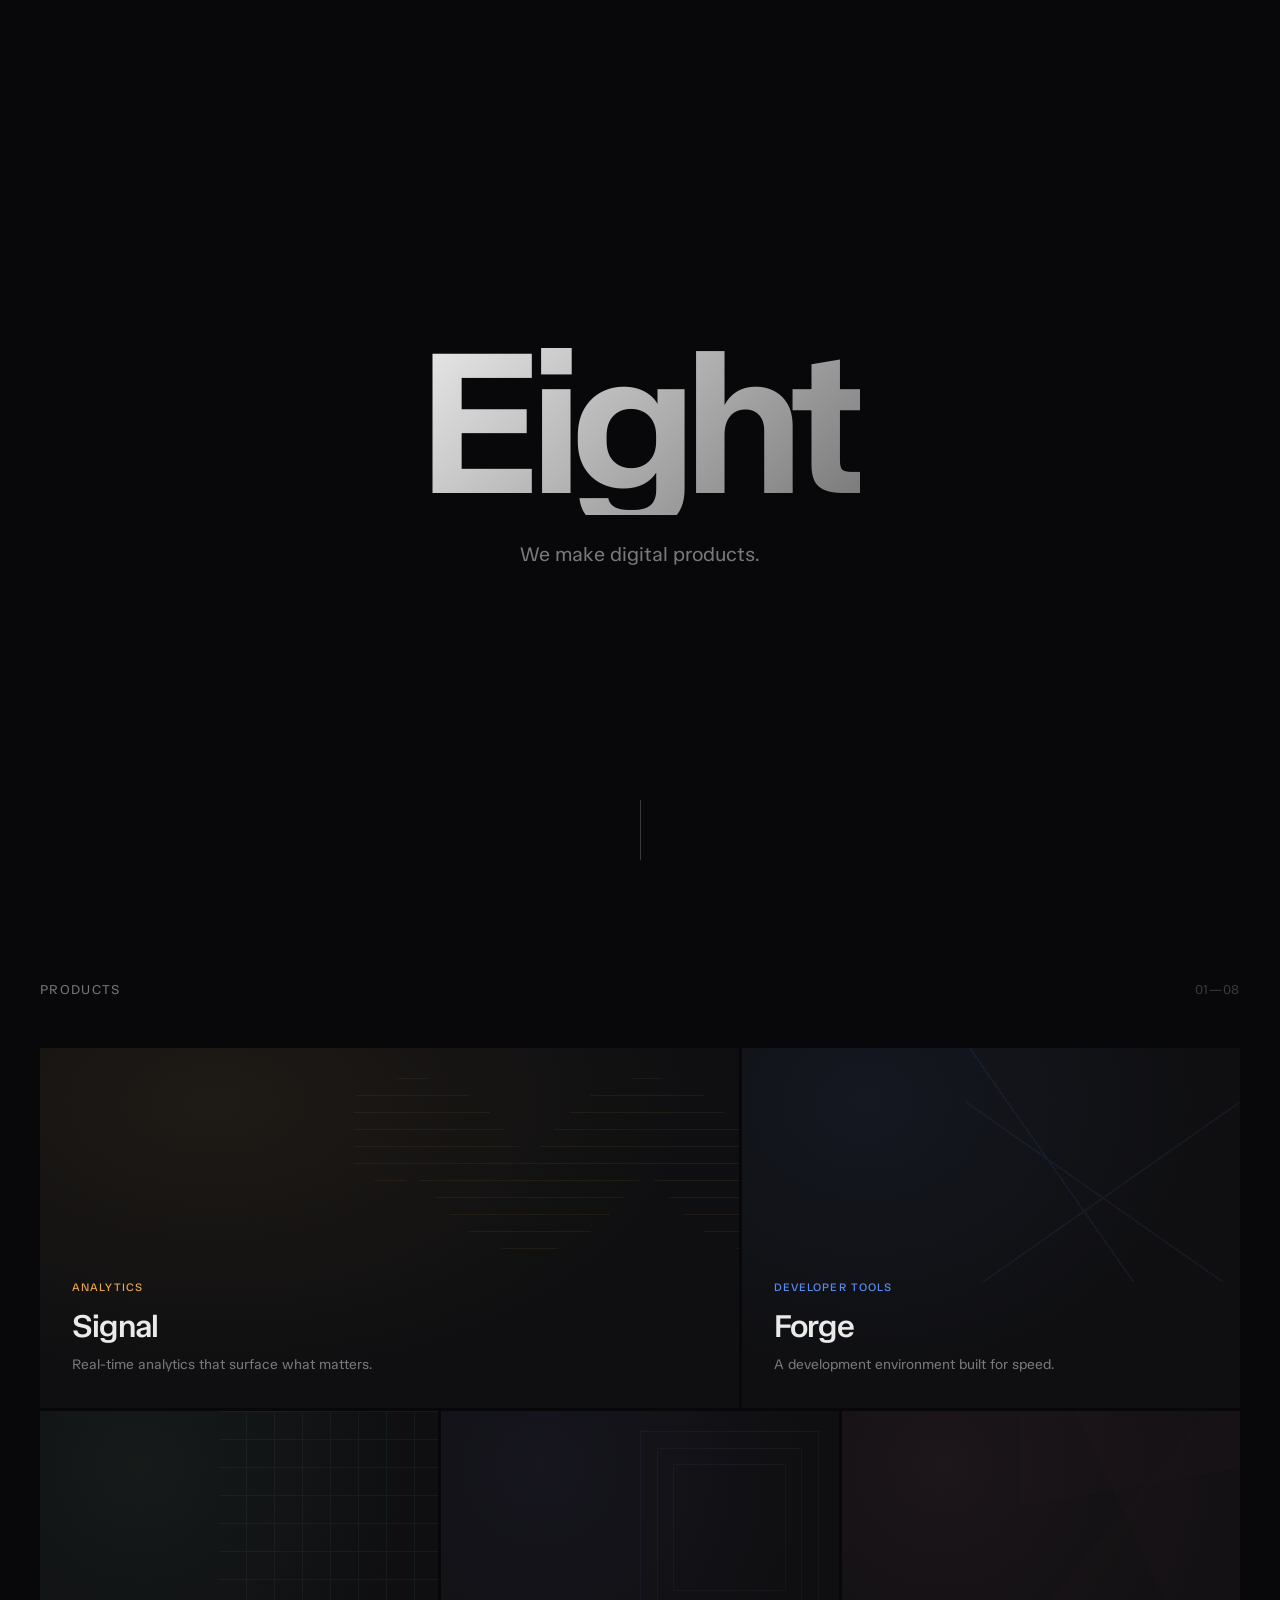
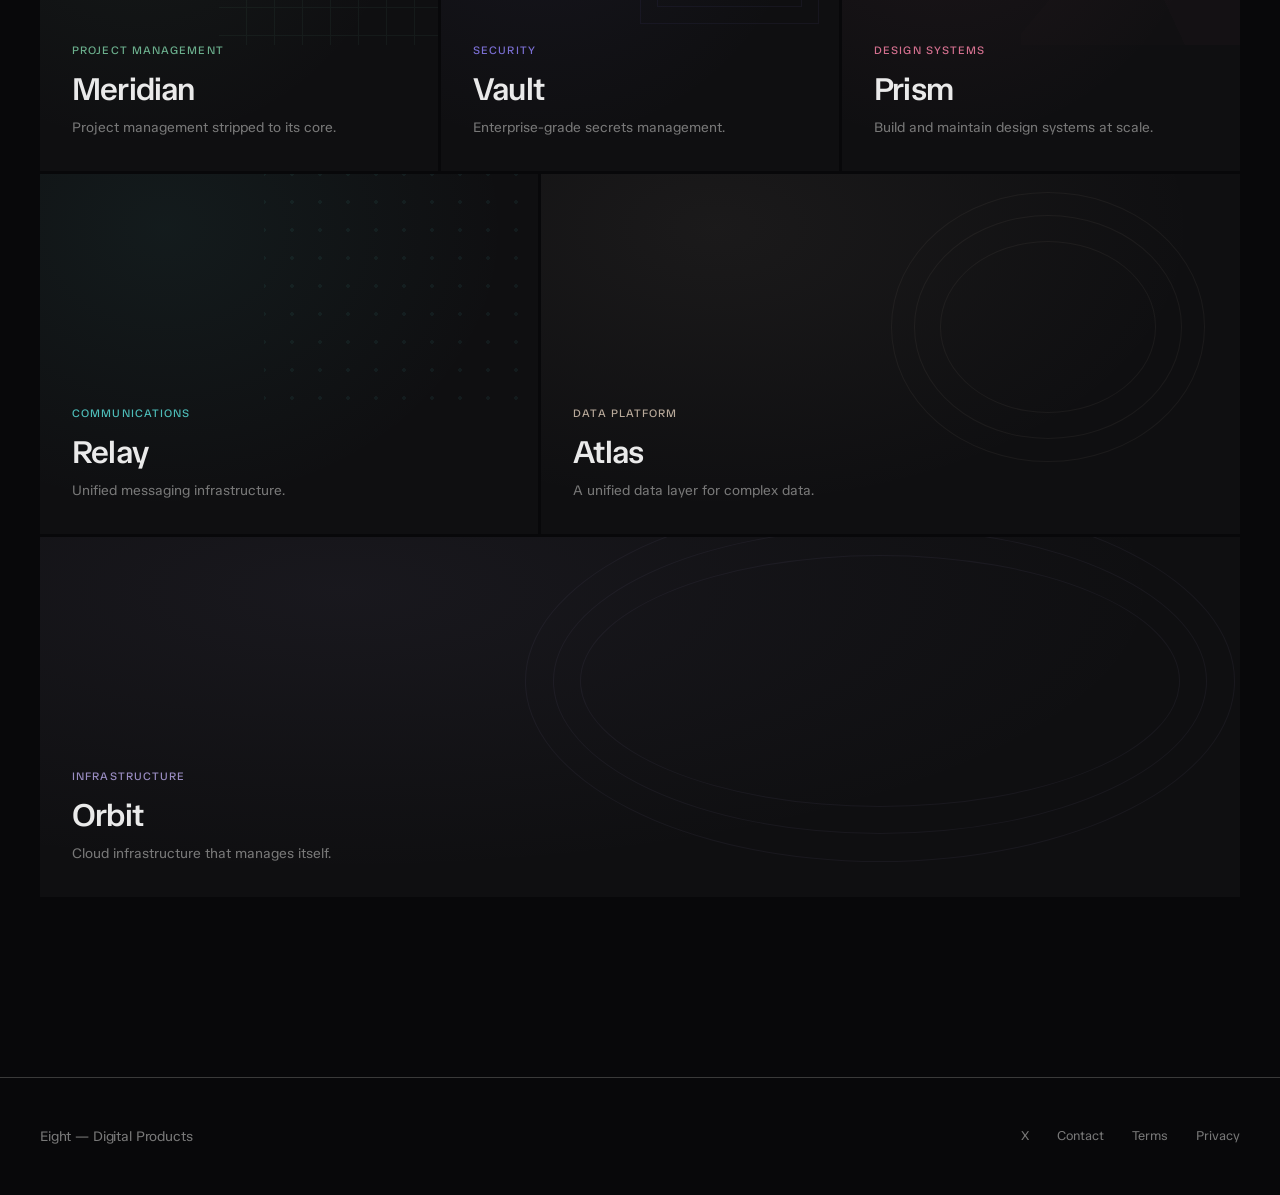
==== index.html @ 8eb89d3d "feat: footer and reduced motion support Co-Authored-By: Claude Opus 4.5 <noreply@anthropic.com>" ====
<!DOCTYPE html>
<html lang="en">
<head>
    <meta charset="UTF-8">
    <meta name="viewport" content="width=device-width, initial-scale=1.0">
    <title>Eight — Digital Products</title>
    <meta name="description" content="Eight builds digital products — SaaS tools and Shopify themes crafted with precision.">

    <!-- Google Fonts: TASA Orbiter (variable, 400-800) -->
    <link rel="preconnect" href="https://fonts.googleapis.com">
    <link rel="preconnect" href="https://fonts.gstatic.com" crossorigin>
    <link href="https://fonts.googleapis.com/css2?family=TASA+Orbiter:wght@400..800&display=swap" rel="stylesheet">

    <style>
        /* ── CSS Reset ── */
        *, *::before, *::after {
            margin: 0;
            padding: 0;
            box-sizing: border-box;
        }

        /* ── Custom Properties ── */
        :root {
            /* Base palette */
            --bg: #08080A;
            --fg: #EAEAEA;
            --fg-muted: #787878;
            --fg-subtle: #3a3a3a;

            /* Product accent colours */
            --accent-signal: #E8A849;
            --accent-forge: #5B8DEF;
            --accent-meridian: #6BAF8D;
            --accent-vault: #7B6FD4;
            --accent-prism: #D4708F;
            --accent-relay: #4DBDB9;
            --accent-atlas: #B8A99A;
            --accent-orbit: #9B8EC4;

            /* Font stacks */
            --font-display: 'TASA Orbiter', sans-serif;
            --font-body: 'TASA Orbiter', sans-serif;

            /* Easing curves */
            --ease-out: cubic-bezier(0.16, 1, 0.3, 1);
            --ease-in-out: cubic-bezier(0.65, 0, 0.35, 1);
        }

        /* ── HTML ── */
        html {
            scroll-behavior: smooth;
        }

        /* ── Body ── */
        body {
            font-family: var(--font-body);
            background-color: var(--bg);
            color: var(--fg);
            -webkit-font-smoothing: antialiased;
            -moz-osx-font-smoothing: grayscale;
            overflow-x: hidden;
            line-height: 1.5;
        }

        /* ── Scrollbar ── */
        ::-webkit-scrollbar { width: 6px; }
        ::-webkit-scrollbar-track { background: var(--bg); }
        ::-webkit-scrollbar-thumb { background: var(--fg-subtle); border-radius: 3px; }
        ::-webkit-scrollbar-thumb:hover { background: var(--fg-muted); }

        /* ── Selection ── */
        ::selection {
            background: var(--fg);
            color: var(--bg);
        }

        /* ── Link Reset ── */
        a {
            color: inherit;
            text-decoration: none;
        }

        /* ── Container ── */
        .container {
            max-width: 1320px;
            margin: 0 auto;
            padding: 0 40px;
        }

        @media (max-width: 768px) {
            .container { padding: 0 20px; }
        }

        /* ── Keyframes ── */
        @keyframes heroReveal {
            from { opacity: 0; transform: translateY(30px) scale(0.97); }
            to { opacity: 1; transform: translateY(0) scale(1); }
        }

        @keyframes fadeUp {
            from { opacity: 0; transform: translateY(15px); }
            to { opacity: 1; transform: translateY(0); }
        }

        @keyframes gradientShift {
            0%, 100% { background-position: 0% 50%; }
            50% { background-position: 100% 50%; }
        }

        @keyframes scrollLine {
            from { height: 0; }
            to { height: 60px; }
        }

        @keyframes fadeIn {
            from { opacity: 0; }
            to { opacity: 1; }
        }

        /* ── Nav ── */
        #nav {
            position: fixed;
            top: 0;
            left: 0;
            right: 0;
            z-index: 100;
            padding: 24px 0;
            opacity: 0;
            transform: translateY(-10px);
            pointer-events: none;
            transition:
                opacity 0.6s var(--ease-out),
                transform 0.6s var(--ease-out),
                background 0.6s var(--ease-out),
                padding 0.6s var(--ease-out);
        }

        #nav.visible {
            opacity: 1;
            transform: translateY(0);
            pointer-events: auto;
        }

        #nav.scrolled {
            background: rgba(8, 8, 10, 0.92);
            backdrop-filter: blur(20px);
            -webkit-backdrop-filter: blur(20px);
            padding: 16px 0;
        }

        #nav .container {
            display: flex;
            align-items: center;
            justify-content: space-between;
        }

        .nav-wordmark {
            font-family: var(--font-display);
            font-size: 18px;
            font-weight: 500;
            letter-spacing: -0.02em;
        }

        .nav-links {
            list-style: none;
            display: flex;
            gap: 24px;
        }

        .nav-links a {
            font-size: 14px;
            color: var(--fg-muted);
            transition: color 0.3s var(--ease-out);
        }

        .nav-links a:hover {
            color: var(--fg);
        }

        /* ── Hero ── */
        .hero {
            min-height: 100vh;
            display: flex;
            flex-direction: column;
            justify-content: center;
            align-items: center;
            text-align: center;
            overflow: hidden;
            position: relative;
        }

        .hero-title {
            font-family: var(--font-display);
            font-weight: 700;
            font-size: clamp(80px, 16vw, 220px);
            letter-spacing: -0.05em;
            line-height: 0.9;
            background: linear-gradient(135deg, var(--fg) 0%, var(--fg-muted) 50%, var(--fg) 100%);
            background-size: 200% 200%;
            -webkit-background-clip: text;
            background-clip: text;
            -webkit-text-fill-color: transparent;
            animation:
                heroReveal 1.2s var(--ease-out) 0.2s forwards,
                gradientShift 8s var(--ease-in-out) 1.5s infinite;
            opacity: 0;
        }

        .hero-tagline {
            font-family: var(--font-body);
            font-size: clamp(16px, 2vw, 20px);
            color: var(--fg-muted);
            margin-top: 24px;
            opacity: 0;
            animation: fadeUp 0.8s var(--ease-out) 1s forwards;
        }

        .hero-scroll-line {
            position: absolute;
            bottom: 40px;
            left: 50%;
            transform: translateX(-50%);
            width: 1px;
            background: var(--fg-subtle);
            height: 0;
            animation: scrollLine 1.2s var(--ease-out) 1.5s forwards;
        }

        /* ── Products Section ── */
        .products {
            padding: 80px 0;
        }

        .products-header {
            display: flex;
            justify-content: space-between;
            align-items: baseline;
            margin-bottom: 48px;
        }

        .products-label {
            font-size: 13px;
            text-transform: uppercase;
            letter-spacing: 0.1em;
            color: var(--fg-muted);
        }

        .products-count {
            font-size: 13px;
            color: var(--fg-subtle);
            letter-spacing: 0.05em;
        }

        /* ── Asymmetric Editorial Grid ── */
        .products-grid {
            display: grid;
            grid-template-columns: repeat(12, 1fr);
            gap: 3px;
        }

        /* Row 1: Large left (7 cols) + smaller right (5 cols) */
        .product-card:nth-child(1) { grid-column: span 7; }
        .product-card:nth-child(2) { grid-column: span 5; }

        /* Row 2: Three roughly equal columns (4+4+4) */
        .product-card:nth-child(3) { grid-column: span 4; }
        .product-card:nth-child(4) { grid-column: span 4; }
        .product-card:nth-child(5) { grid-column: span 4; }

        /* Row 3: Inverted — smaller left (5 cols) + large right (7 cols) */
        .product-card:nth-child(6) { grid-column: span 5; }
        .product-card:nth-child(7) { grid-column: span 7; }

        /* Row 4: Full-width finale */
        .product-card:nth-child(8) { grid-column: 1 / -1; }

        @media (max-width: 768px) {
            .products-grid {
                grid-template-columns: repeat(2, 1fr);
            }
            .product-card:nth-child(n) { grid-column: span 1; }
            .product-card:nth-child(8) { grid-column: span 2; }
        }

        @media (max-width: 520px) {
            .products-grid {
                grid-template-columns: 1fr;
            }
            .product-card:nth-child(n) { grid-column: span 1; }
        }

        /* ── Product Card ── */
        .product-card {
            position: relative;
            overflow: hidden;
            cursor: pointer;
            min-height: 360px;
            display: flex;
            flex-direction: column;
            justify-content: flex-end;
            padding: 32px;
            background: #0f0f11;
            transition: transform 0.5s var(--ease-out), box-shadow 0.5s var(--ease-out);
            outline: none;
        }

        /* Accent color wash — radial gradient from top-left corner */
        .product-card::before {
            content: '';
            position: absolute;
            inset: 0;
            background: radial-gradient(
                ellipse at 25% 15%,
                color-mix(in srgb, var(--card-accent) 10%, transparent) 0%,
                transparent 65%
            );
            opacity: 0.7;
            transition: opacity 0.5s var(--ease-out);
        }

        .product-card:hover {
            transform: translateY(-4px);
            box-shadow: 0 24px 48px -12px rgba(0,0,0,0.6);
        }

        .product-card:hover::before {
            opacity: 1;
        }

        .product-card:focus-visible {
            outline: 2px solid var(--card-accent);
            outline-offset: -2px;
        }

        .product-card-tag {
            font-size: 11px;
            font-weight: 500;
            text-transform: uppercase;
            letter-spacing: 0.1em;
            color: var(--card-accent);
            margin-bottom: 12px;
            position: relative;
            z-index: 1;
        }

        .product-card-name {
            font-family: var(--font-display);
            font-size: clamp(22px, 2.5vw, 38px);
            font-weight: 600;
            letter-spacing: -0.025em;
            line-height: 1.1;
            margin-bottom: 10px;
            position: relative;
            z-index: 1;
        }

        .product-card-desc {
            font-size: 14px;
            font-weight: 400;
            color: var(--fg-muted);
            line-height: 1.55;
            max-width: 380px;
            position: relative;
            z-index: 1;
        }

        /* Arrow in top-right */
        .product-card-arrow {
            position: absolute;
            top: 24px;
            right: 24px;
            width: 32px;
            height: 32px;
            display: flex;
            align-items: center;
            justify-content: center;
            opacity: 0;
            transform: translate(-6px, 6px);
            transition: opacity 0.3s var(--ease-out), transform 0.3s var(--ease-out);
            z-index: 1;
        }

        .product-card:hover .product-card-arrow {
            opacity: 0.5;
            transform: translate(0, 0);
        }

        .product-card-arrow svg {
            width: 16px;
            height: 16px;
            stroke: var(--fg);
            stroke-width: 1.5;
            fill: none;
        }

        /* ── Abstract Visual Motifs ── */
        .product-visual {
            position: absolute;
            top: 0;
            right: 0;
            width: 55%;
            height: 65%;
            opacity: 0.07;
            transition: opacity 0.6s var(--ease-out), transform 0.8s var(--ease-out);
            pointer-events: none;
        }

        .product-card:hover .product-visual {
            opacity: 0.12;
            transform: scale(1.04) rotate(1deg);
        }

        /* Signal — flowing horizontal waveform lines */
        .visual-signal {
            background: repeating-linear-gradient(
                0deg,
                transparent 0px,
                transparent 16px,
                var(--card-accent) 16px,
                var(--card-accent) 17px
            );
            mask-image: url("data:image/svg+xml,%3Csvg xmlns='http://www.w3.org/2000/svg' viewBox='0 0 200 120'%3E%3Cpath d='M0,60 Q30,20 60,60 T120,60 T180,60 T240,60' fill='none' stroke='white' stroke-width='50'/%3E%3C/svg%3E");
            -webkit-mask-image: url("data:image/svg+xml,%3Csvg xmlns='http://www.w3.org/2000/svg' viewBox='0 0 200 120'%3E%3Cpath d='M0,60 Q30,20 60,60 T120,60 T180,60 T240,60' fill='none' stroke='white' stroke-width='50'/%3E%3C/svg%3E");
            mask-size: cover;
            -webkit-mask-size: cover;
        }

        /* Forge — intersecting diagonal planes */
        .visual-forge {
            background:
                linear-gradient(35deg, transparent 42%, var(--card-accent) 42%, var(--card-accent) 42.5%, transparent 42.5%),
                linear-gradient(-35deg, transparent 42%, var(--card-accent) 42%, var(--card-accent) 42.5%, transparent 42.5%),
                linear-gradient(55deg, transparent 38%, var(--card-accent) 38%, var(--card-accent) 38.5%, transparent 38.5%);
        }

        /* Meridian — grid/graph paper pattern */
        .visual-meridian {
            background:
                linear-gradient(0deg, transparent 96%, var(--card-accent) 96%) 0 0 / 100% 28px,
                linear-gradient(90deg, transparent 96%, var(--card-accent) 96%) 0 0 / 28px 100%;
        }

        /* Vault — nested concentric rectangles */
        .visual-vault {
            top: 0;
            right: 0;
            width: calc(55% - 40px);
            height: calc(65% - 40px);
            margin: 20px;
            border: 1px solid var(--card-accent);
        }

        .visual-vault::before {
            content: '';
            position: absolute;
            inset: 16px;
            border: 1px solid var(--card-accent);
        }

        .visual-vault::after {
            content: '';
            position: absolute;
            inset: 32px;
            border: 1px solid var(--card-accent);
        }

        /* Prism — overlapping translucent triangular shapes */
        .visual-prism {
            background:
                linear-gradient(65deg, transparent 50%, color-mix(in srgb, var(--card-accent) 25%, transparent) 50%),
                linear-gradient(130deg, transparent 45%, color-mix(in srgb, var(--card-accent) 15%, transparent) 45%),
                linear-gradient(-10deg, transparent 65%, color-mix(in srgb, var(--card-accent) 20%, transparent) 65%);
        }

        /* Relay — dot matrix (connected nodes) */
        .visual-relay {
            background-image: radial-gradient(circle 2px at center, var(--card-accent) 100%, transparent 100%);
            background-size: 28px 28px;
            background-position: 14px 14px;
        }

        /* Atlas — topographic contour rings */
        .visual-atlas {
            width: 45%;
            height: 75%;
            top: 5%;
            right: 5%;
            border-radius: 50%;
            border: 1px solid var(--card-accent);
        }

        .visual-atlas::before {
            content: '';
            position: absolute;
            inset: 22px;
            border-radius: 50%;
            border: 1px solid var(--card-accent);
        }

        .visual-atlas::after {
            content: '';
            position: absolute;
            inset: 48px;
            border-radius: 50%;
            border: 1px solid var(--card-accent);
        }

        /* Orbit — concentric circles radiating out */
        .visual-orbit {
            width: 50%;
            height: 70%;
            top: 5%;
            right: 5%;
            border-radius: 50%;
            border: 1px solid var(--card-accent);
        }

        .visual-orbit::before {
            content: '';
            position: absolute;
            inset: -28px;
            border-radius: 50%;
            border: 1px solid var(--card-accent);
        }

        .visual-orbit::after {
            content: '';
            position: absolute;
            inset: -56px;
            border-radius: 50%;
            border: 1px solid var(--card-accent);
        }

        /* ── Scroll Reveal ── */
        .reveal {
            opacity: 0;
            transform: translateY(24px);
            transition: opacity 0.7s var(--ease-out), transform 0.7s var(--ease-out);
        }

        .reveal.visible {
            opacity: 1;
            transform: translateY(0);
        }

        /* ── Product Expand State ── */
        .products-grid.has-expanded .product-card {
            opacity: 0;
            transform: scale(0.96);
            pointer-events: none;
            transition: opacity 0.35s var(--ease-out), transform 0.35s var(--ease-out);
        }

        .products-grid.has-expanded .product-card.expanded {
            opacity: 1;
            transform: scale(1);
            pointer-events: auto;
            grid-column: 1 / -1 !important;
            min-height: auto;
            padding: 48px 40px;
            cursor: default;
            transition: opacity 0.4s var(--ease-out), transform 0.4s var(--ease-out);
        }

        /* Hide the short desc and arrow in expanded state */
        .product-card.expanded .product-card-desc { display: none; }
        .product-card.expanded .product-card-arrow { display: none; }

        /* Scale up the product name */
        .product-card.expanded .product-card-name {
            font-size: clamp(36px, 5vw, 64px);
            margin-bottom: 8px;
        }

        /* Push visual motif to be more ambient in expanded state */
        .product-card.expanded .product-visual {
            width: 40%;
            height: 100%;
            opacity: 0.05;
        }

        /* ── Expanded Content ── */
        .product-expanded-content {
            position: relative;
            z-index: 2;
            margin-top: 32px;
        }

        .product-expanded-desc {
            font-size: 17px;
            color: var(--fg-muted);
            line-height: 1.7;
            max-width: 600px;
            margin-bottom: 48px;
            opacity: 0;
            animation: fadeUp 0.5s var(--ease-out) 0.1s forwards;
        }

        .product-expanded-features {
            display: grid;
            grid-template-columns: repeat(3, 1fr);
            gap: 36px;
            padding-top: 36px;
            border-top: 1px solid var(--fg-subtle);
        }

        .feature-item {
            opacity: 0;
            animation: fadeUp 0.4s var(--ease-out) forwards;
        }

        .feature-item:nth-child(1) { animation-delay: 0.15s; }
        .feature-item:nth-child(2) { animation-delay: 0.2s; }
        .feature-item:nth-child(3) { animation-delay: 0.25s; }

        .feature-item h3 {
            font-family: var(--font-display);
            font-size: 15px;
            font-weight: 500;
            margin-bottom: 8px;
            letter-spacing: -0.01em;
        }

        .feature-item p {
            font-size: 14px;
            color: var(--fg-muted);
            line-height: 1.6;
        }

        .product-expanded-actions {
            margin-top: 48px;
            opacity: 0;
            animation: fadeUp 0.4s var(--ease-out) 0.3s forwards;
        }

        .product-visit-btn {
            display: inline-flex;
            align-items: center;
            gap: 8px;
            padding: 14px 32px;
            border: 1px solid var(--card-accent);
            color: var(--card-accent);
            font-family: var(--font-body);
            font-size: 14px;
            font-weight: 500;
            letter-spacing: 0.02em;
            background: transparent;
            cursor: pointer;
            transition: background 0.3s var(--ease-out), color 0.3s var(--ease-out);
        }

        .product-visit-btn:hover {
            background: var(--card-accent);
            color: var(--bg);
        }

        .product-visit-btn svg {
            width: 14px;
            height: 14px;
            stroke: currentColor;
            stroke-width: 1.5;
            fill: none;
        }

        /* Close button */
        .product-close-btn {
            position: absolute;
            top: 0;
            right: 0;
            width: 44px;
            height: 44px;
            display: flex;
            align-items: center;
            justify-content: center;
            cursor: pointer;
            background: none;
            border: none;
            color: var(--fg-muted);
            transition: color 0.3s var(--ease-out);
            opacity: 0;
            animation: fadeIn 0.3s var(--ease-out) 0.1s forwards;
            z-index: 10;
        }

        .product-close-btn:hover { color: var(--fg); }

        .product-close-btn svg {
            width: 20px;
            height: 20px;
            stroke: currentColor;
            stroke-width: 1.5;
            fill: none;
        }

        /* ── Color Bleed on Body ── */
        @keyframes colorBleedIn {
            from { opacity: 0; }
            to { opacity: 0.06; }
        }

        body.product-open::after {
            content: '';
            position: fixed;
            inset: 0;
            pointer-events: none;
            z-index: -1;
            background: radial-gradient(
                ellipse at 50% 20%,
                var(--active-accent) 0%,
                transparent 65%
            );
            opacity: 0;
            animation: colorBleedIn 0.7s var(--ease-in-out) forwards;
        }

        /* Responsive: stack features on mobile */
        @media (max-width: 768px) {
            .product-expanded-features {
                grid-template-columns: 1fr;
                gap: 24px;
            }

            .products-grid.has-expanded .product-card.expanded {
                padding: 32px 24px;
            }
        }

        /* ── Footer ── */
        footer {
            padding: 48px 0;
            border-top: 1px solid var(--fg-subtle);
            margin-top: 100px;
        }

        .footer-inner {
            display: flex;
            justify-content: space-between;
            align-items: center;
        }

        .footer-brand {
            font-family: var(--font-display);
            font-size: 14px;
            font-weight: 400;
            color: var(--fg-muted);
            letter-spacing: -0.01em;
        }

        .footer-links {
            display: flex;
            gap: 28px;
        }

        .footer-links a {
            font-size: 13px;
            color: var(--fg-muted);
            transition: color 0.3s var(--ease-out);
        }

        .footer-links a:hover {
            color: var(--fg);
        }

        @media (max-width: 520px) {
            .footer-inner {
                flex-direction: column;
                gap: 20px;
                text-align: center;
            }
        }

        /* ── Reduced Motion ── */
        @media (prefers-reduced-motion: reduce) {
            *, *::before, *::after {
                animation-duration: 0.01ms !important;
                animation-iteration-count: 1 !important;
                transition-duration: 0.01ms !important;
            }
            html { scroll-behavior: auto; }
            .reveal {
                opacity: 1;
                transform: none;
            }
            .hero-title {
                opacity: 1;
                -webkit-text-fill-color: var(--fg);
                background: none;
            }
            .hero-tagline {
                opacity: 1;
            }
            .hero-scroll-line {
                height: 60px;
            }
            #nav {
                opacity: 1;
                transform: none;
                pointer-events: auto;
            }
        }
    </style>
</head>
<body>

    <!-- Navigation -->
    <nav id="nav">
        <div class="container">
            <a href="#/" class="nav-wordmark">Eight</a>
            <ul class="nav-links">
                <li><a href="#products">Products</a></li>
            </ul>
        </div>
    </nav>

    <!-- Main Content -->
    <main>
        <section class="hero" id="hero">
            <h1 class="hero-title">Eight</h1>
            <p class="hero-tagline">We make digital products.</p>
            <div class="hero-scroll-line"></div>
        </section>
        <section class="products" id="products">
            <div class="container">
                <div class="products-header reveal">
                    <span class="products-label">Products</span>
                    <span class="products-count">01—08</span>
                </div>
                <div class="products-grid" id="productsGrid">
                    <!-- Cards injected by JS -->
                </div>
            </div>
        </section>
    </main>

    <!-- Footer -->
    <footer>
        <div class="container">
            <div class="footer-inner">
                <span class="footer-brand">Eight — Digital Products</span>
                <div class="footer-links">
                    <a href="https://x.com" target="_blank" rel="noopener">X</a>
                    <a href="mailto:hello@weareeight.com">Contact</a>
                    <a href="#/">Terms</a>
                    <a href="#/">Privacy</a>
                </div>
            </div>
        </div>
    </footer>

    <script>
        // ── Scroll-aware nav ──
        const nav = document.getElementById('nav');
        const hero = document.getElementById('hero');

        // IntersectionObserver: show nav when hero is out of view
        const heroObserver = new IntersectionObserver((entries) => {
            entries.forEach((entry) => {
                if (!entry.isIntersecting) {
                    nav.classList.add('visible');
                } else {
                    nav.classList.remove('visible');
                }
            });
        }, { threshold: 0 });

        heroObserver.observe(hero);

        // Scroll listener: add scrolled class for compact nav style
        window.addEventListener('scroll', () => {
            if (window.scrollY > 60) {
                nav.classList.add('scrolled');
            } else {
                nav.classList.remove('scrolled');
            }
        }, { passive: true });

        // ── Product Data ──
        const products = [
            {
                slug: 'signal', name: 'Signal', tag: 'Analytics',
                desc: 'Real-time analytics that surface what matters.',
                longDesc: 'Signal cuts through noise to give teams the metrics they actually need. Real-time dashboards, smart anomaly detection, and data pipelines that connect any source.',
                accent: '#E8A849', visual: 'signal',
                features: [
                    { title: 'Live Dashboards', desc: 'Custom dashboards that update in real-time with the metrics your team cares about.' },
                    { title: 'Smart Alerts', desc: 'Anomaly detection that learns your patterns and alerts only when it matters.' },
                    { title: 'Data Pipelines', desc: 'Connect any source. Transform, aggregate, and route data without writing ETL code.' }
                ]
            },
            {
                slug: 'forge', name: 'Forge', tag: 'Developer Tools',
                desc: 'A development environment built for speed.',
                longDesc: 'Forge handles the infrastructure so your team can focus on shipping product. Instant environments, built-in CI/CD, and real-time collaboration.',
                accent: '#5B8DEF', visual: 'forge',
                features: [
                    { title: 'Instant Environments', desc: 'Spin up full-stack dev environments in seconds, not hours.' },
                    { title: 'Built-in CI/CD', desc: 'Push to deploy with zero configuration. Preview environments for every branch.' },
                    { title: 'Team Sync', desc: 'Real-time collaboration with shared terminals and live code review.' }
                ]
            },
            {
                slug: 'meridian', name: 'Meridian', tag: 'Project Management',
                desc: 'Project management stripped to its core.',
                longDesc: 'Meridian gives teams structure without ceremony, so work flows naturally. Adaptive boards, timeline views, and automations that reduce busywork.',
                accent: '#6BAF8D', visual: 'meridian',
                features: [
                    { title: 'Adaptive Boards', desc: 'Workflows that reshape themselves based on how your team actually works.' },
                    { title: 'Timeline View', desc: 'See the big picture without losing the details. Drag, adjust, ship.' },
                    { title: 'Automations', desc: 'Reduce busywork with rules that trigger on status, assignee, or custom fields.' }
                ]
            },
            {
                slug: 'vault', name: 'Vault', tag: 'Security',
                desc: 'Enterprise-grade secrets management.',
                longDesc: 'Vault makes security the path of least resistance. Zero-knowledge encryption, automatic credential rotation, and drop-in SDKs for any stack.',
                accent: '#7B6FD4', visual: 'vault',
                features: [
                    { title: 'Zero-Knowledge', desc: 'Your secrets are encrypted end-to-end. We never see them. Nobody does.' },
                    { title: 'Rotation Engine', desc: 'Automatic credential rotation with zero downtime and full audit trails.' },
                    { title: 'SDK & CLI', desc: 'Drop-in integration for any stack. One line to fetch a secret, anywhere.' }
                ]
            },
            {
                slug: 'prism', name: 'Prism', tag: 'Design Systems',
                desc: 'Build and maintain design systems at scale.',
                longDesc: 'Prism bridges the gap between design intent and production code. Token management, component libraries, and two-way Figma sync.',
                accent: '#D4708F', visual: 'prism',
                features: [
                    { title: 'Token Management', desc: 'Define once, use everywhere. Colours, spacing, and type scales that stay in sync.' },
                    { title: 'Component Library', desc: 'Production-ready components with built-in accessibility and documentation.' },
                    { title: 'Figma Sync', desc: 'Two-way sync between Figma and code. Change a token, update everywhere.' }
                ]
            },
            {
                slug: 'relay', name: 'Relay', tag: 'Communications',
                desc: 'Unified messaging infrastructure.',
                longDesc: 'Relay handles email, push, SMS, and in-app notifications through a single API. Omnichannel routing, dynamic templates, and real-time delivery intelligence.',
                accent: '#4DBDB9', visual: 'relay',
                features: [
                    { title: 'Omnichannel', desc: 'One API to reach users on any channel. Smart routing picks the right one.' },
                    { title: 'Template Engine', desc: 'Dynamic templates with logic, loops, and personalisation. No code required.' },
                    { title: 'Delivery Intel', desc: 'Know exactly what was delivered, opened, and clicked. In real-time.' }
                ]
            },
            {
                slug: 'atlas', name: 'Atlas', tag: 'Data Platform',
                desc: 'A unified data layer for complex data.',
                longDesc: 'Atlas connects, transforms, and serves data across your entire organisation. Universal connectors, SQL-based transforms, and a shared semantic layer.',
                accent: '#B8A99A', visual: 'atlas',
                features: [
                    { title: 'Universal Connectors', desc: 'Pull from databases, APIs, warehouses, and spreadsheets. All normalised.' },
                    { title: 'Transformation Layer', desc: 'SQL-based transforms with version control and automated testing.' },
                    { title: 'Semantic Layer', desc: 'Define metrics once. Every team queries the same source of truth.' }
                ]
            },
            {
                slug: 'orbit', name: 'Orbit', tag: 'Infrastructure',
                desc: 'Cloud infrastructure that manages itself.',
                longDesc: 'Orbit handles provisioning, scaling, and monitoring so your team ships features instead of fighting fires. Auto-scaling, observability, and global edge deployment.',
                accent: '#9B8EC4', visual: 'orbit',
                features: [
                    { title: 'Auto-Scaling', desc: 'Traffic spikes handled automatically. Pay only for what you use.' },
                    { title: 'Observability', desc: 'Logs, metrics, and traces in one place. Find issues before users do.' },
                    { title: 'Global Edge', desc: 'Deploy to 50+ regions. Your app, fast everywhere, configured in one file.' }
                ]
            }
        ];

        // ── Render Product Cards ──
        const productsGrid = document.getElementById('productsGrid');

        products.forEach((product) => {
            const card = document.createElement('div');
            card.className = 'product-card reveal';
            card.style.setProperty('--card-accent', product.accent);
            card.setAttribute('role', 'button');
            card.setAttribute('tabindex', '0');
            card.setAttribute('aria-label', `View ${product.name} — ${product.tag}`);
            card.dataset.slug = product.slug;

            card.innerHTML = `
                <div class="product-visual visual-${product.visual}"></div>
                <div class="product-card-arrow">
                    <svg viewBox="0 0 24 24"><path d="M7 17L17 7M17 7H7M17 7v10"/></svg>
                </div>
                <span class="product-card-tag">${product.tag}</span>
                <h2 class="product-card-name">${product.name}</h2>
                <p class="product-card-desc">${product.desc}</p>
            `;

            card.addEventListener('click', () => openProduct(product.slug));
            card.addEventListener('keydown', (e) => {
                if (e.key === 'Enter' || e.key === ' ') {
                    e.preventDefault();
                    openProduct(product.slug);
                }
            });

            productsGrid.appendChild(card);
        });

        // ── Product Expand/Collapse ──
        let activeProduct = null;
        let previousFocus = null;

        function openProduct(slug) {
            const product = products.find(p => p.slug === slug);
            if (!product || activeProduct === slug) return;

            previousFocus = document.activeElement;
            activeProduct = slug;

            const card = productsGrid.querySelector(`[data-slug="${slug}"]`);
            if (!card) return;

            // Update URL
            history.pushState(null, '', `#${slug}`);

            // Color bleed on body
            document.body.classList.add('product-open');
            document.body.style.setProperty('--active-accent', product.accent);

            // Remove any existing expanded content from any card
            productsGrid.querySelectorAll('.product-expanded-content').forEach(el => el.remove());

            // Create expanded content
            const content = document.createElement('div');
            content.className = 'product-expanded-content';
            content.innerHTML = `
                <button class="product-close-btn" aria-label="Close ${product.name}">
                    <svg viewBox="0 0 24 24"><path d="M18 6L6 18M6 6l12 12"/></svg>
                </button>
                <p class="product-expanded-desc">${product.longDesc}</p>
                <div class="product-expanded-features">
                    ${product.features.map(f => `
                        <div class="feature-item">
                            <h3>${f.title}</h3>
                            <p>${f.desc}</p>
                        </div>
                    `).join('')}
                </div>
                <div class="product-expanded-actions">
                    <a href="#" class="product-visit-btn" target="_blank" rel="noopener">
                        Visit ${product.name}
                        <svg viewBox="0 0 24 24"><path d="M7 17L17 7M17 7H7M17 7v10"/></svg>
                    </a>
                </div>
            `;
            card.appendChild(content);

            // Set expanded state
            productsGrid.classList.add('has-expanded');
            card.classList.add('expanded');

            // Scroll to card
            requestAnimationFrame(() => {
                card.scrollIntoView({ behavior: 'smooth', block: 'start' });
            });

            // Focus close button
            const closeBtn = content.querySelector('.product-close-btn');
            closeBtn.addEventListener('click', (e) => {
                e.stopPropagation();
                closeProduct();
            });
            setTimeout(() => closeBtn.focus(), 100);
        }

        function closeProduct() {
            if (!activeProduct) return;

            const card = productsGrid.querySelector('.product-card.expanded');

            // Remove expanded state
            if (card) {
                card.classList.remove('expanded');
                const content = card.querySelector('.product-expanded-content');
                if (content) {
                    // Wait for transition to finish before removing content
                    setTimeout(() => content.remove(), 400);
                }
            }

            productsGrid.classList.remove('has-expanded');
            document.body.classList.remove('product-open');
            activeProduct = null;

            // Update URL
            history.pushState(null, '', '#/');

            // Return focus
            if (previousFocus) {
                requestAnimationFrame(() => previousFocus.focus());
                previousFocus = null;
            }
        }

        // Keyboard: Escape to close
        document.addEventListener('keydown', (e) => {
            if (e.key === 'Escape' && activeProduct) {
                closeProduct();
            }
        });

        // Handle hash on page load and back/forward
        function handleHash() {
            const hash = window.location.hash.slice(1);
            if (hash && hash !== '/' && hash !== 'products') {
                const product = products.find(p => p.slug === hash);
                if (product && activeProduct !== hash) {
                    // Small delay to ensure DOM is ready
                    requestAnimationFrame(() => openProduct(hash));
                }
            } else if (activeProduct) {
                closeProduct();
            }
        }

        window.addEventListener('popstate', handleHash);

        // Check hash on initial load
        handleHash();

        // ── Scroll Reveal (IntersectionObserver) ──
        function observeReveals() {
            const observer = new IntersectionObserver((entries) => {
                entries.forEach((entry) => {
                    if (entry.isIntersecting) {
                        entry.target.classList.add('visible');
                        observer.unobserve(entry.target);
                    }
                });
            }, { threshold: 0.08, rootMargin: '0px 0px -30px 0px' });

            document.querySelectorAll('.reveal:not(.visible)').forEach((el) => {
                observer.observe(el);
            });
        }

        observeReveals();
    </script>

</body>
</html>
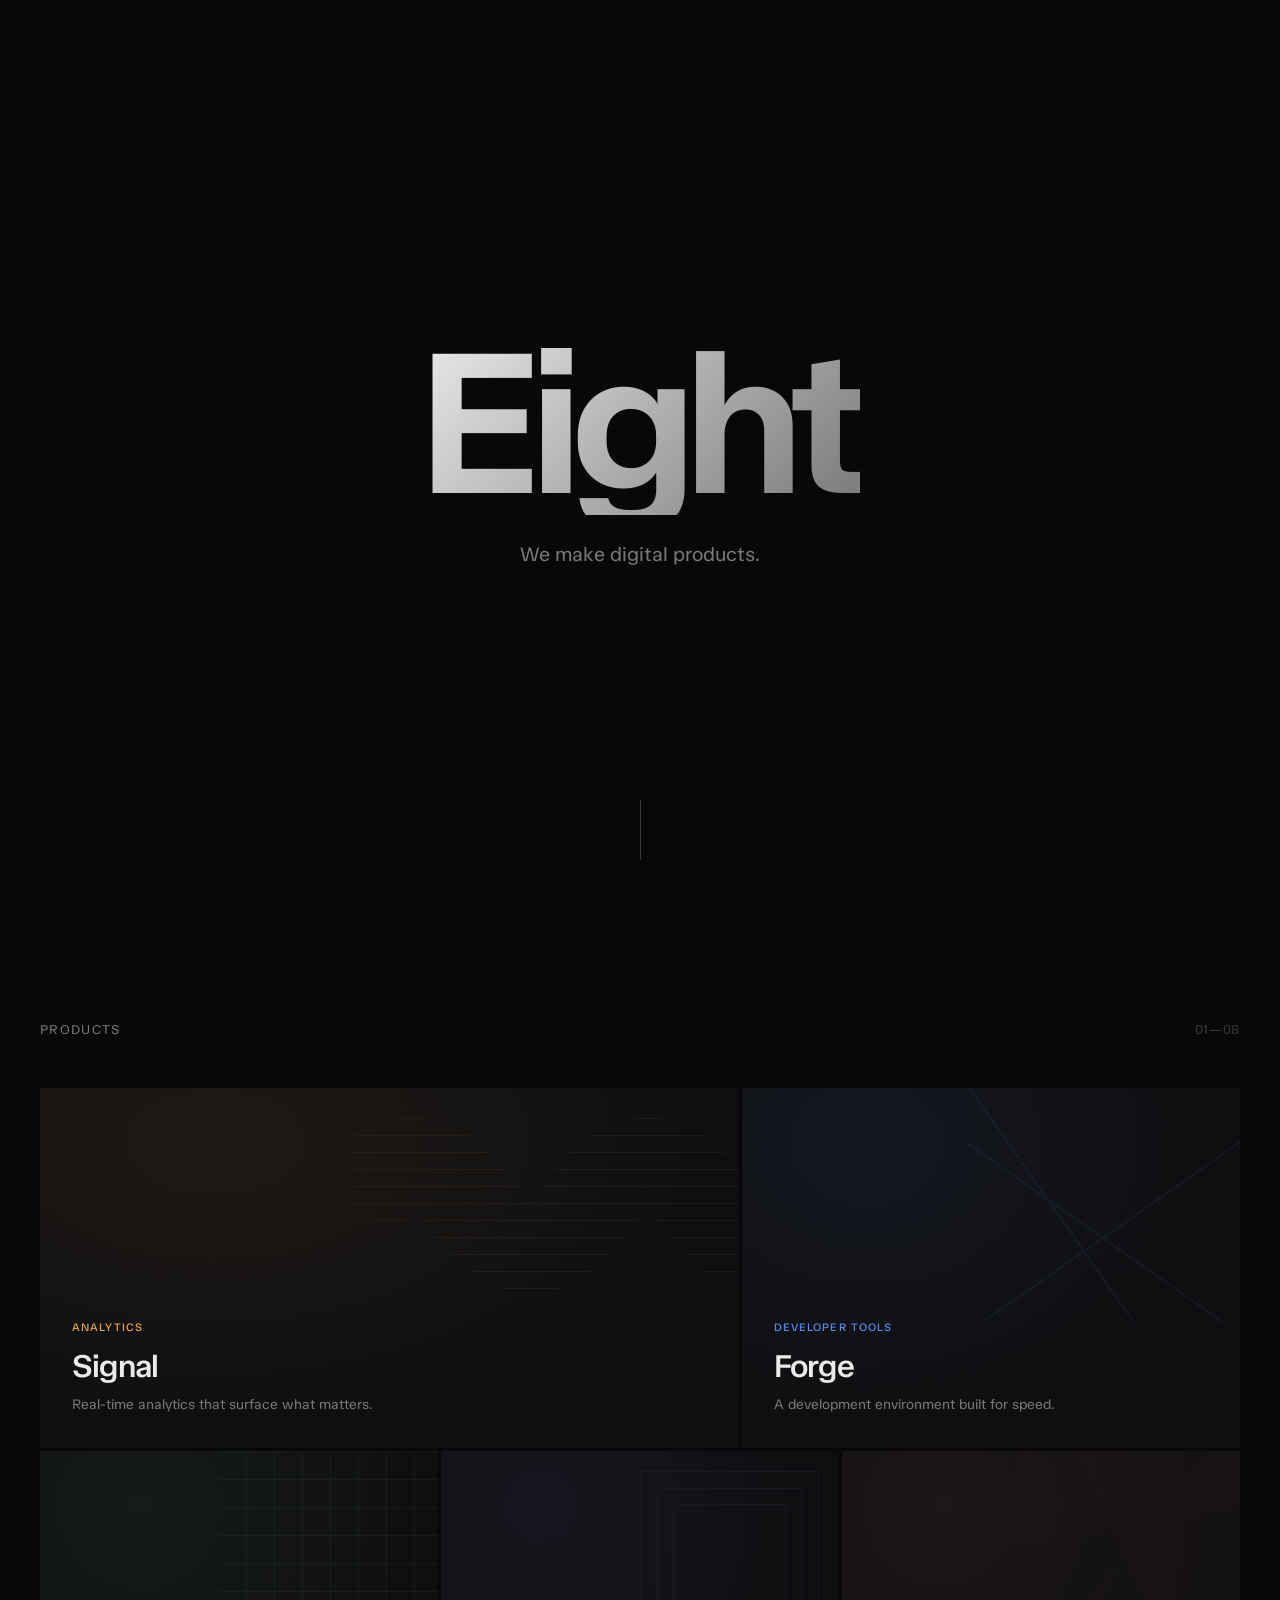
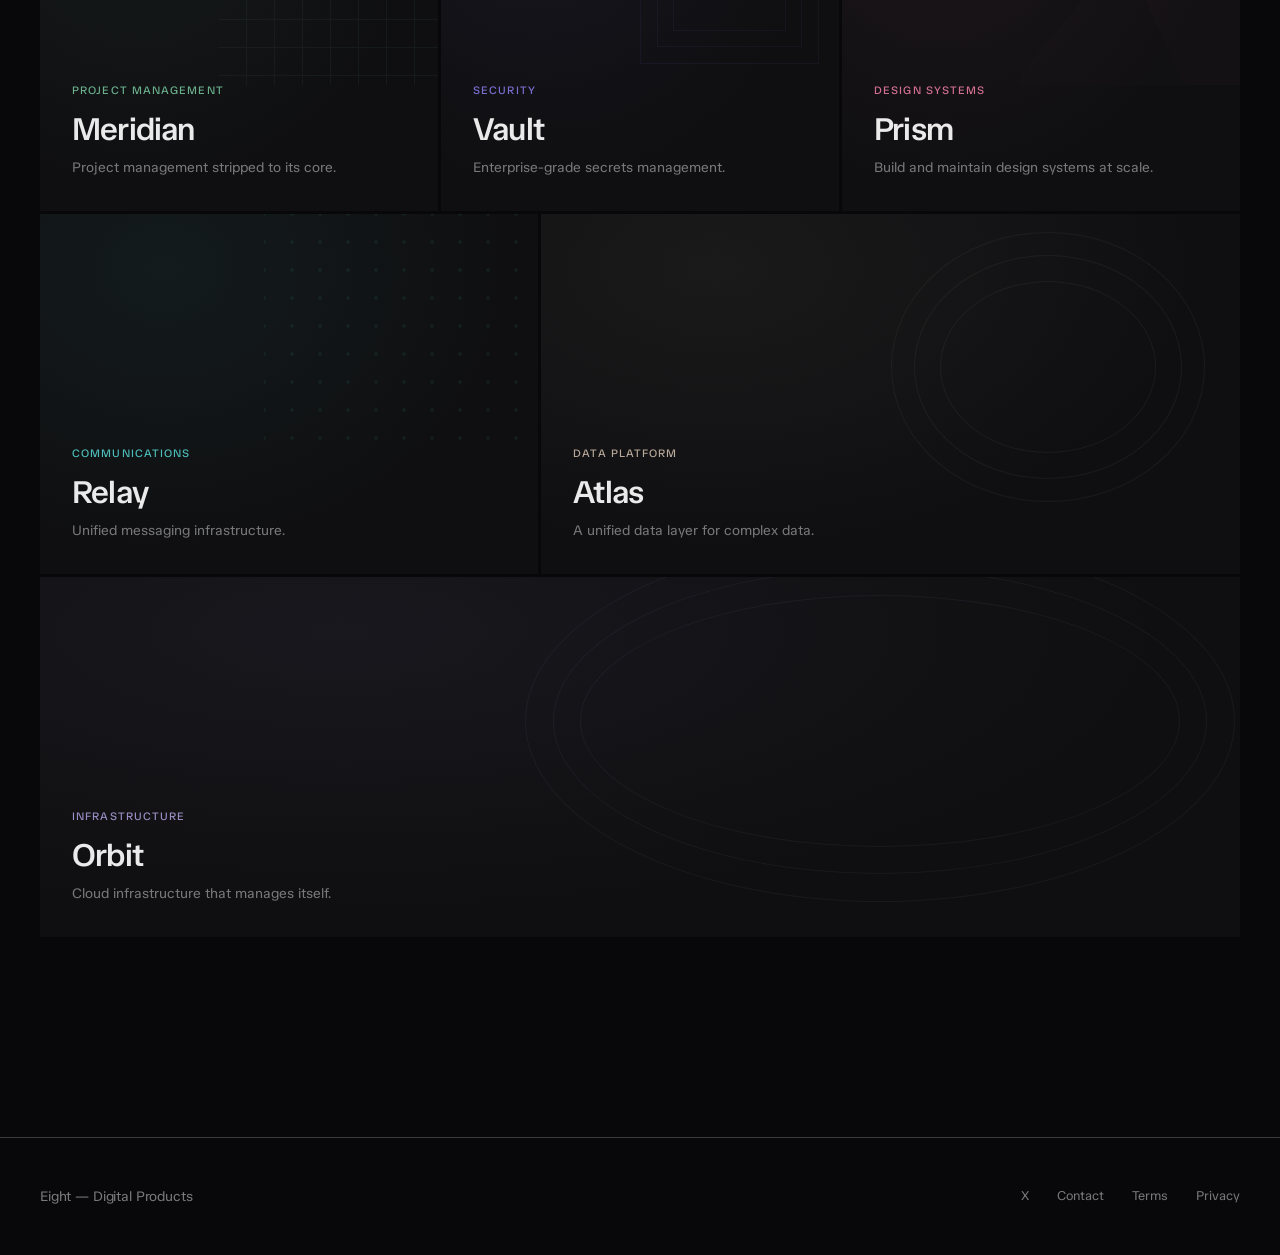
==== commit f293d481: "fix: address code review findings - Replace broken href="#" visit button with disabled "Coming Soon"" ====
--- a/index.html
+++ b/index.html
@@ -5,6 +5,7 @@
     <meta name="viewport" content="width=device-width, initial-scale=1.0">
     <title>Eight — Digital Products</title>
     <meta name="description" content="Eight builds digital products — SaaS tools and Shopify themes crafted with precision.">
+    <meta name="theme-color" content="#08080A">
 
     <!-- Google Fonts: TASA Orbiter (variable, 400-800) -->
     <link rel="preconnect" href="https://fonts.googleapis.com">
@@ -228,7 +229,7 @@
 
         /* ── Products Section ── */
         .products {
-            padding: 80px 0;
+            padding: 120px 0 80px;
         }
 
         .products-header {
@@ -287,6 +288,15 @@
                 grid-template-columns: 1fr;
             }
             .product-card:nth-child(n) { grid-column: span 1; }
+
+            .products-grid.has-expanded .product-card.expanded {
+                padding: 24px 20px;
+            }
+
+            .product-visit-btn {
+                width: 100%;
+                justify-content: center;
+            }
         }
 
         /* ── Product Card ── */
@@ -559,16 +569,18 @@
             min-height: auto;
             padding: 48px 40px;
             cursor: default;
+            scroll-margin-top: 80px;
             transition: opacity 0.4s var(--ease-out), transform 0.4s var(--ease-out);
         }
 
-        /* Hide the short desc and arrow in expanded state */
+        /* Hide the short desc and arrow in expanded state, show close button */
         .product-card.expanded .product-card-desc { display: none; }
         .product-card.expanded .product-card-arrow { display: none; }
+        .product-card.expanded .product-close-btn { display: flex; }
 
         /* Scale up the product name */
         .product-card.expanded .product-card-name {
-            font-size: clamp(36px, 5vw, 64px);
+            font-size: clamp(36px, 5vw, 72px);
             margin-bottom: 8px;
         }
 
@@ -649,9 +661,16 @@
             transition: background 0.3s var(--ease-out), color 0.3s var(--ease-out);
         }
 
-        .product-visit-btn:hover {
+        .product-visit-btn:hover:not(:disabled) {
             background: var(--card-accent);
             color: var(--bg);
+        }
+
+        .product-visit-btn:disabled {
+            opacity: 0.4;
+            cursor: default;
+            border-color: var(--fg-subtle);
+            color: var(--fg-muted);
         }
 
         .product-visit-btn svg {
@@ -662,11 +681,12 @@
             fill: none;
         }
 
-        /* Close button */
+        /* Close button — positioned relative to the card */
         .product-close-btn {
+            display: none;
             position: absolute;
-            top: 0;
-            right: 0;
+            top: 16px;
+            right: 16px;
             width: 44px;
             height: 44px;
             display: flex;
@@ -729,7 +749,7 @@
         footer {
             padding: 48px 0;
             border-top: 1px solid var(--fg-subtle);
-            margin-top: 100px;
+            margin-top: 120px;
         }
 
         .footer-inner {
@@ -792,7 +812,7 @@
             .hero-scroll-line {
                 height: 60px;
             }
-            #nav {
+            #nav.visible {
                 opacity: 1;
                 transform: none;
                 pointer-events: auto;
@@ -981,7 +1001,7 @@
             card.innerHTML = `
                 <div class="product-visual visual-${product.visual}"></div>
                 <div class="product-card-arrow">
-                    <svg viewBox="0 0 24 24"><path d="M7 17L17 7M17 7H7M17 7v10"/></svg>
+                    <svg viewBox="0 0 24 24" aria-hidden="true"><path d="M7 17L17 7M17 7H7M17 7v10"/></svg>
                 </div>
                 <span class="product-card-tag">${product.tag}</span>
                 <h2 class="product-card-name">${product.name}</h2>
@@ -1002,6 +1022,7 @@
         // ── Product Expand/Collapse ──
         let activeProduct = null;
         let previousFocus = null;
+        let closeTimeout = null;
 
         function openProduct(slug) {
             const product = products.find(p => p.slug === slug);
@@ -1020,16 +1041,29 @@
             document.body.classList.add('product-open');
             document.body.style.setProperty('--active-accent', product.accent);
 
-            // Remove any existing expanded content from any card
+            // Clear any pending close timeout and remove existing expanded content
+            if (closeTimeout) { clearTimeout(closeTimeout); closeTimeout = null; }
             productsGrid.querySelectorAll('.product-expanded-content').forEach(el => el.remove());
+            productsGrid.querySelectorAll('.product-card.expanded').forEach(c => c.classList.remove('expanded'));
 
             // Create expanded content
             const content = document.createElement('div');
             content.className = 'product-expanded-content';
+            // Add close button directly to card (not inside expanded content)
+            let closeBtn = card.querySelector('.product-close-btn');
+            if (!closeBtn) {
+                closeBtn = document.createElement('button');
+                closeBtn.className = 'product-close-btn';
+                closeBtn.setAttribute('aria-label', `Close ${product.name}`);
+                closeBtn.innerHTML = '<svg viewBox="0 0 24 24" aria-hidden="true"><path d="M18 6L6 18M6 6l12 12"/></svg>';
+                card.appendChild(closeBtn);
+            }
+            closeBtn.addEventListener('click', (e) => {
+                e.stopPropagation();
+                closeProduct();
+            });
+
             content.innerHTML = `
-                <button class="product-close-btn" aria-label="Close ${product.name}">
-                    <svg viewBox="0 0 24 24"><path d="M18 6L6 18M6 6l12 12"/></svg>
-                </button>
                 <p class="product-expanded-desc">${product.longDesc}</p>
                 <div class="product-expanded-features">
                     ${product.features.map(f => `
@@ -1040,10 +1074,10 @@
                     `).join('')}
                 </div>
                 <div class="product-expanded-actions">
-                    <a href="#" class="product-visit-btn" target="_blank" rel="noopener">
-                        Visit ${product.name}
-                        <svg viewBox="0 0 24 24"><path d="M7 17L17 7M17 7H7M17 7v10"/></svg>
-                    </a>
+                    <button class="product-visit-btn" onclick="event.stopPropagation()" disabled>
+                        Coming Soon
+                        <svg viewBox="0 0 24 24" aria-hidden="true"><path d="M7 17L17 7M17 7H7M17 7v10"/></svg>
+                    </button>
                 </div>
             `;
             card.appendChild(content);
@@ -1058,11 +1092,6 @@
             });
 
             // Focus close button
-            const closeBtn = content.querySelector('.product-close-btn');
-            closeBtn.addEventListener('click', (e) => {
-                e.stopPropagation();
-                closeProduct();
-            });
             setTimeout(() => closeBtn.focus(), 100);
         }
 
@@ -1077,7 +1106,7 @@
                 const content = card.querySelector('.product-expanded-content');
                 if (content) {
                     // Wait for transition to finish before removing content
-                    setTimeout(() => content.remove(), 400);
+                    closeTimeout = setTimeout(() => { content.remove(); closeTimeout = null; }, 400);
                 }
             }
 
@@ -1117,6 +1146,7 @@
         }
 
         window.addEventListener('popstate', handleHash);
+        window.addEventListener('hashchange', handleHash);
 
         // Check hash on initial load
         handleHash();
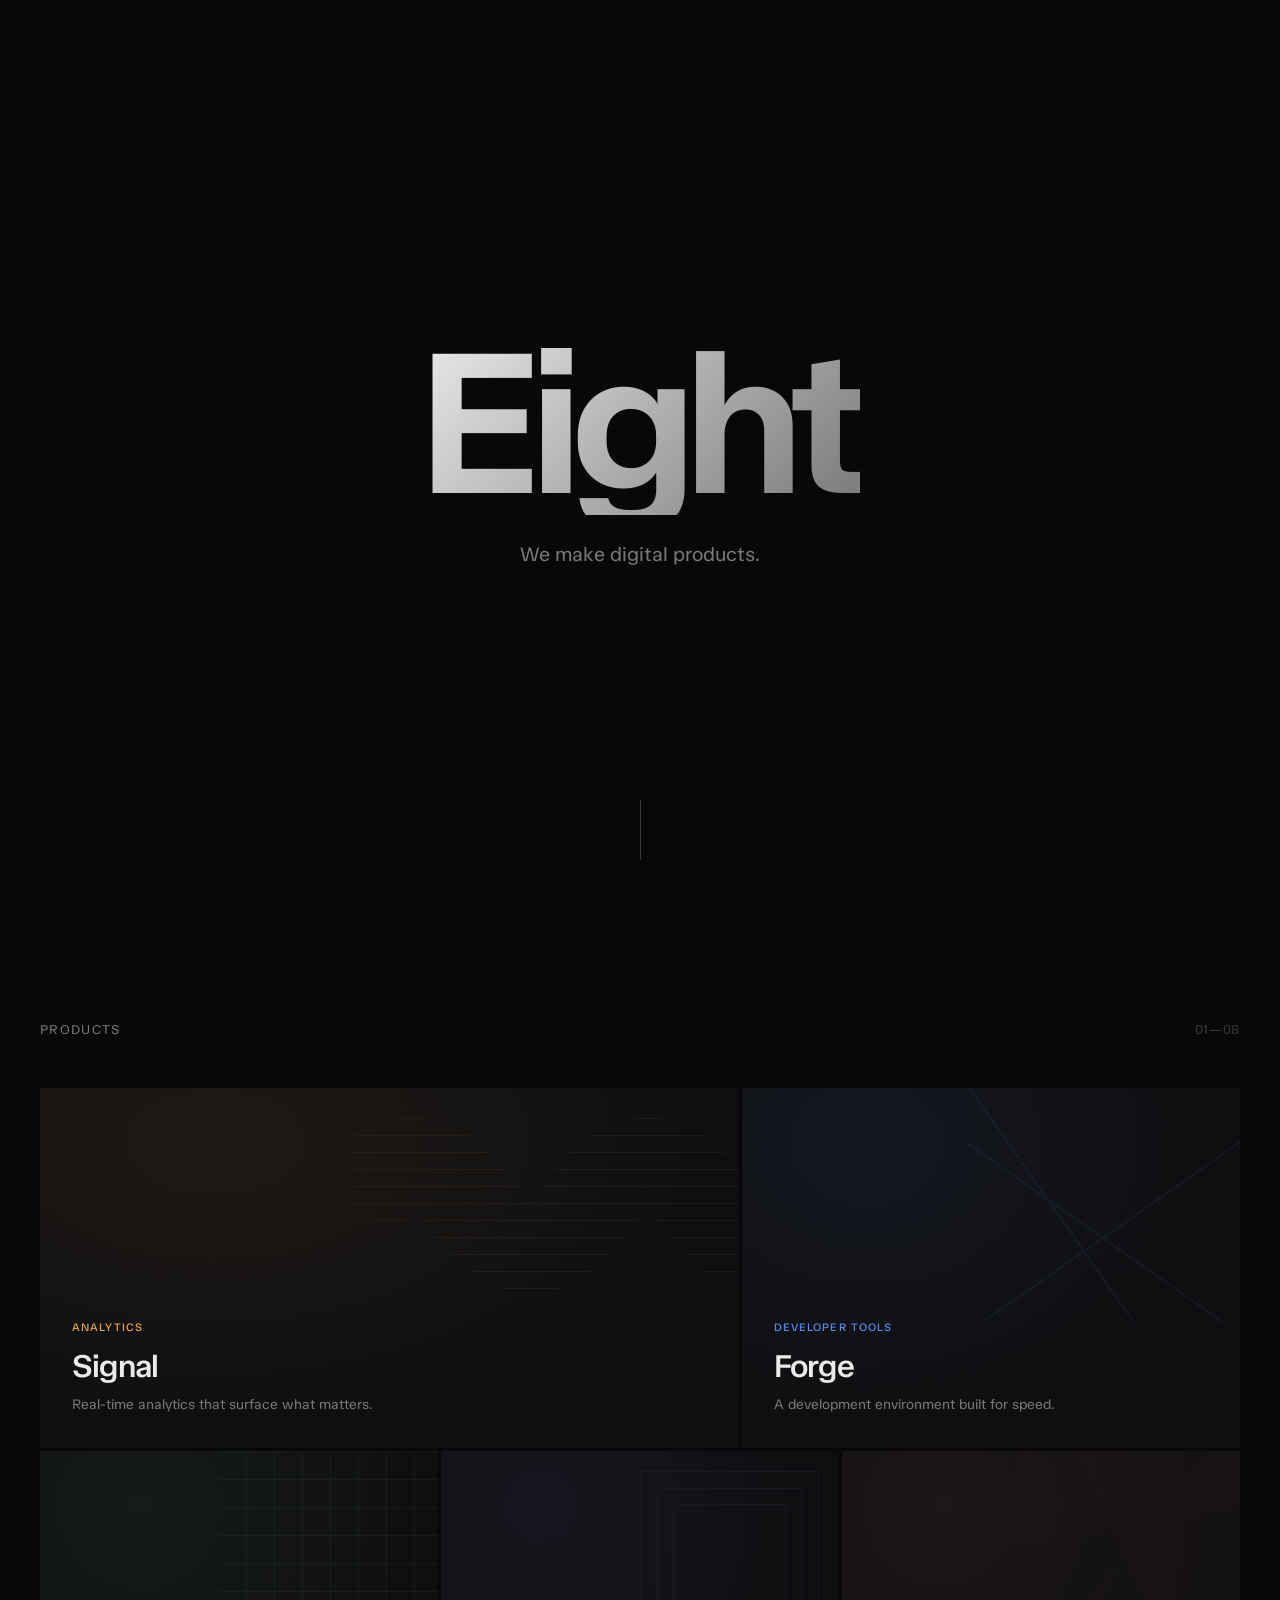
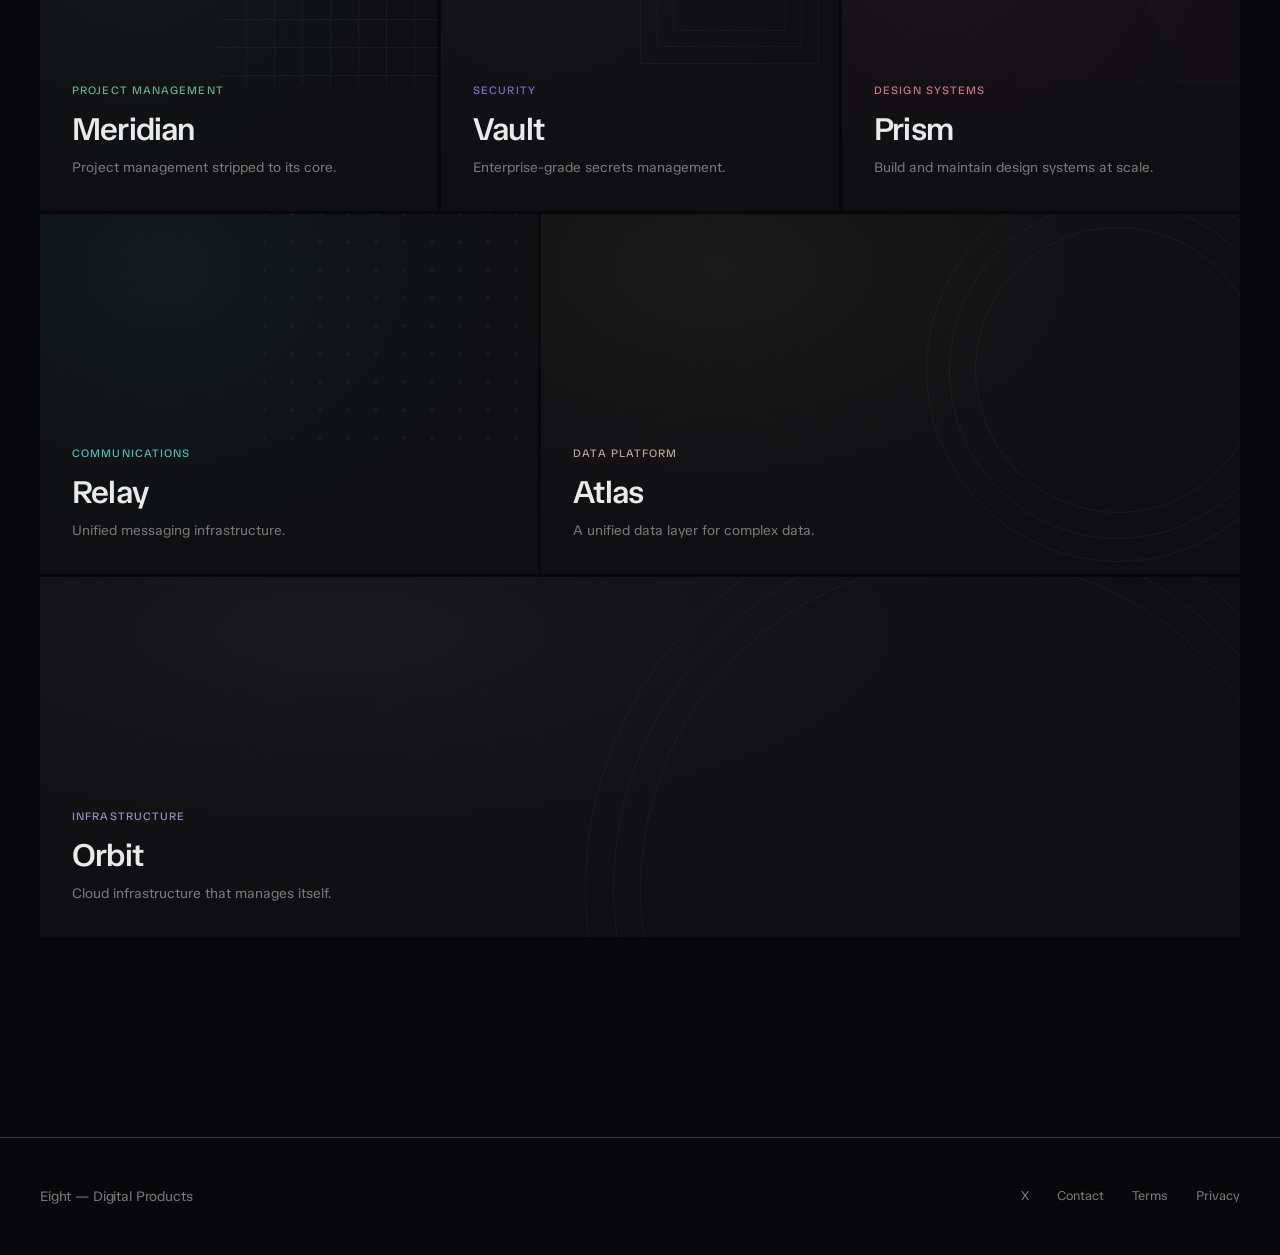
==== commit e5ba5148: "fix: close animation jank and oval circle visuals - Sequence close: fade content first (200ms), then" ====
--- a/index.html
+++ b/index.html
@@ -491,10 +491,11 @@
 
         /* Atlas — topographic contour rings */
         .visual-atlas {
-            width: 45%;
-            height: 75%;
-            top: 5%;
-            right: 5%;
+            width: 55%;
+            aspect-ratio: 1;
+            height: auto;
+            top: -10%;
+            right: -10%;
             border-radius: 50%;
             border: 1px solid var(--card-accent);
         }
@@ -517,10 +518,11 @@
 
         /* Orbit — concentric circles radiating out */
         .visual-orbit {
-            width: 50%;
-            height: 70%;
-            top: 5%;
-            right: 5%;
+            width: 55%;
+            aspect-ratio: 1;
+            height: auto;
+            top: -5%;
+            right: -5%;
             border-radius: 50%;
             border: 1px solid var(--card-accent);
         }
@@ -596,6 +598,12 @@
             position: relative;
             z-index: 2;
             margin-top: 32px;
+            transition: opacity 0.2s var(--ease-out);
+        }
+
+        .product-expanded-content.closing {
+            opacity: 0;
+            pointer-events: none;
         }
 
         .product-expanded-desc {
@@ -1100,17 +1108,28 @@
 
             const card = productsGrid.querySelector('.product-card.expanded');
 
-            // Remove expanded state
             if (card) {
-                card.classList.remove('expanded');
+                // Step 1: Instantly hide expanded content (prevents cramming)
                 const content = card.querySelector('.product-expanded-content');
-                if (content) {
-                    // Wait for transition to finish before removing content
-                    closeTimeout = setTimeout(() => { content.remove(); closeTimeout = null; }, 400);
-                }
-            }
-
-            productsGrid.classList.remove('has-expanded');
+                if (content) content.classList.add('closing');
+
+                const closeBtn = card.querySelector('.product-close-btn');
+                if (closeBtn) closeBtn.style.opacity = '0';
+
+                // Step 2: After content fades (200ms), collapse the card
+                closeTimeout = setTimeout(() => {
+                    card.classList.remove('expanded');
+                    productsGrid.classList.remove('has-expanded');
+
+                    // Step 3: After card transition (400ms), clean up DOM
+                    setTimeout(() => {
+                        if (content) content.remove();
+                        if (closeBtn) closeBtn.style.opacity = '';
+                        closeTimeout = null;
+                    }, 400);
+                }, 200);
+            }
+
             document.body.classList.remove('product-open');
             activeProduct = null;
 
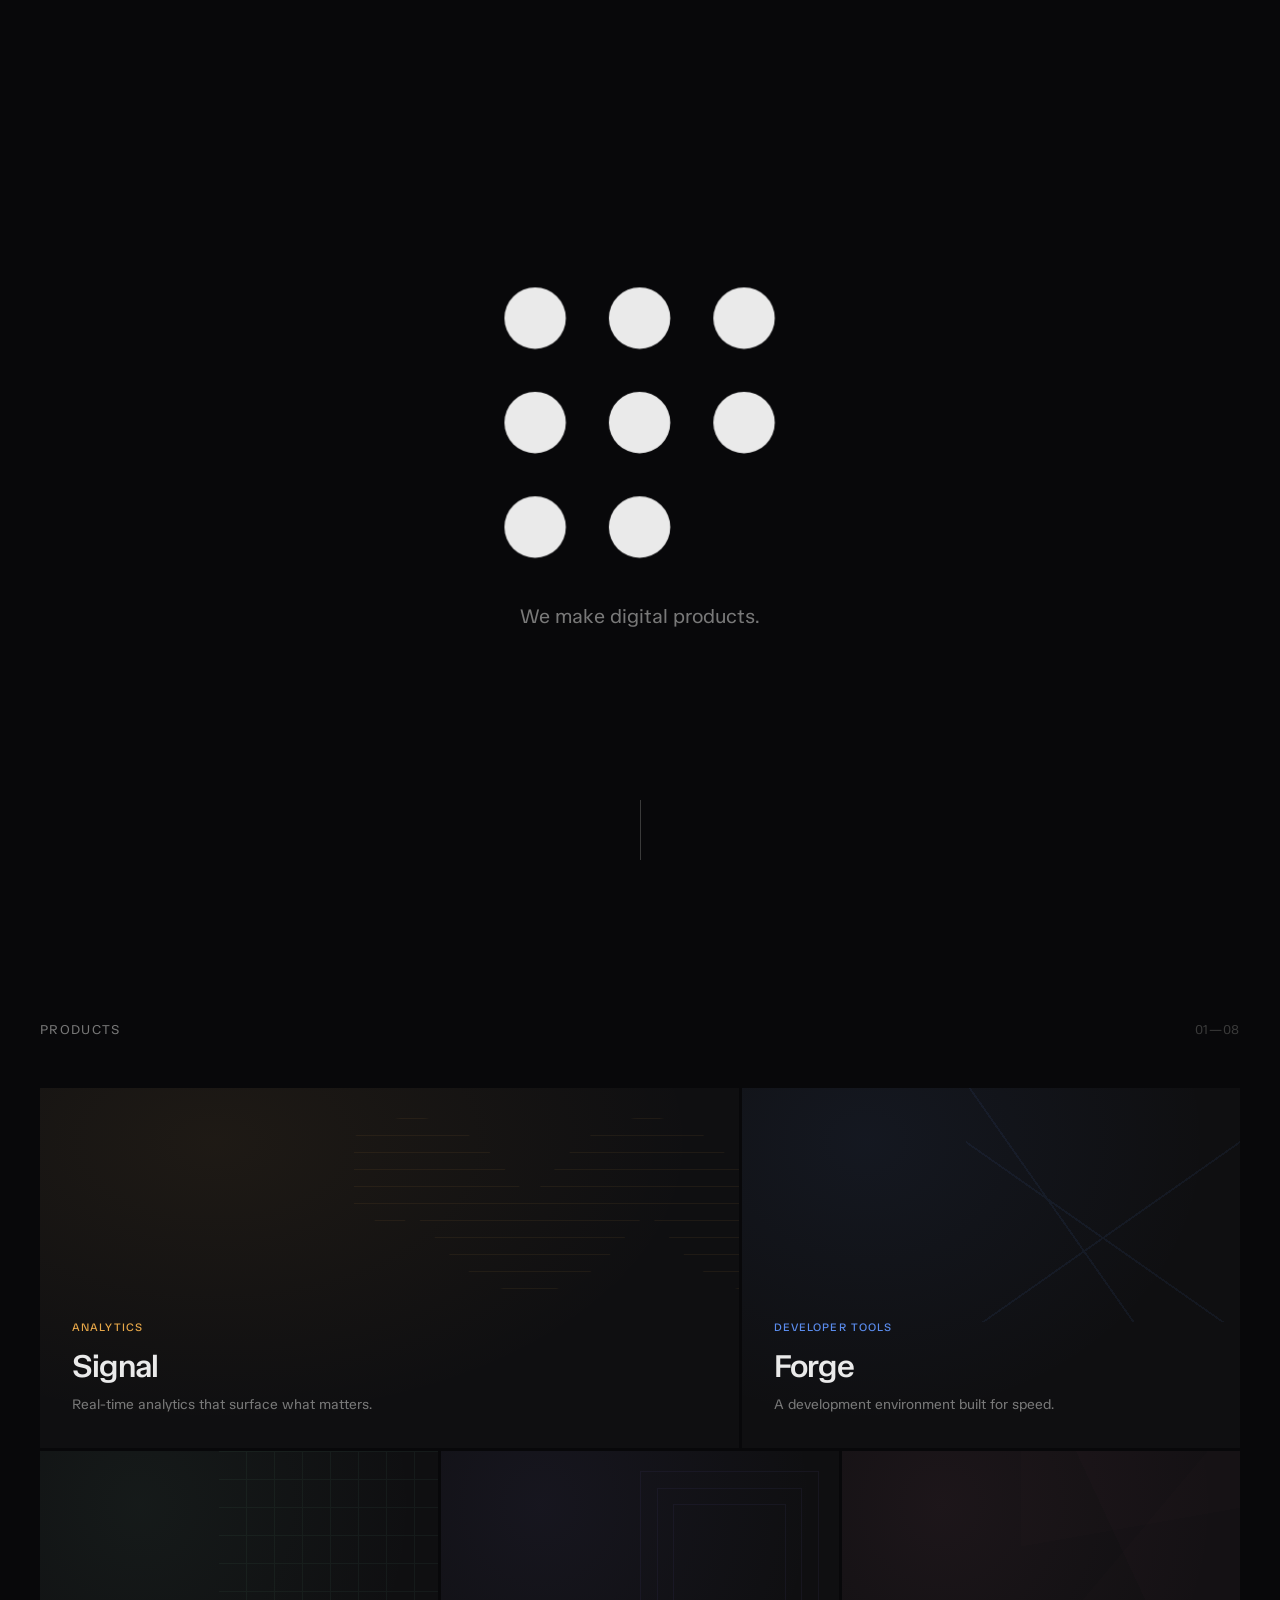
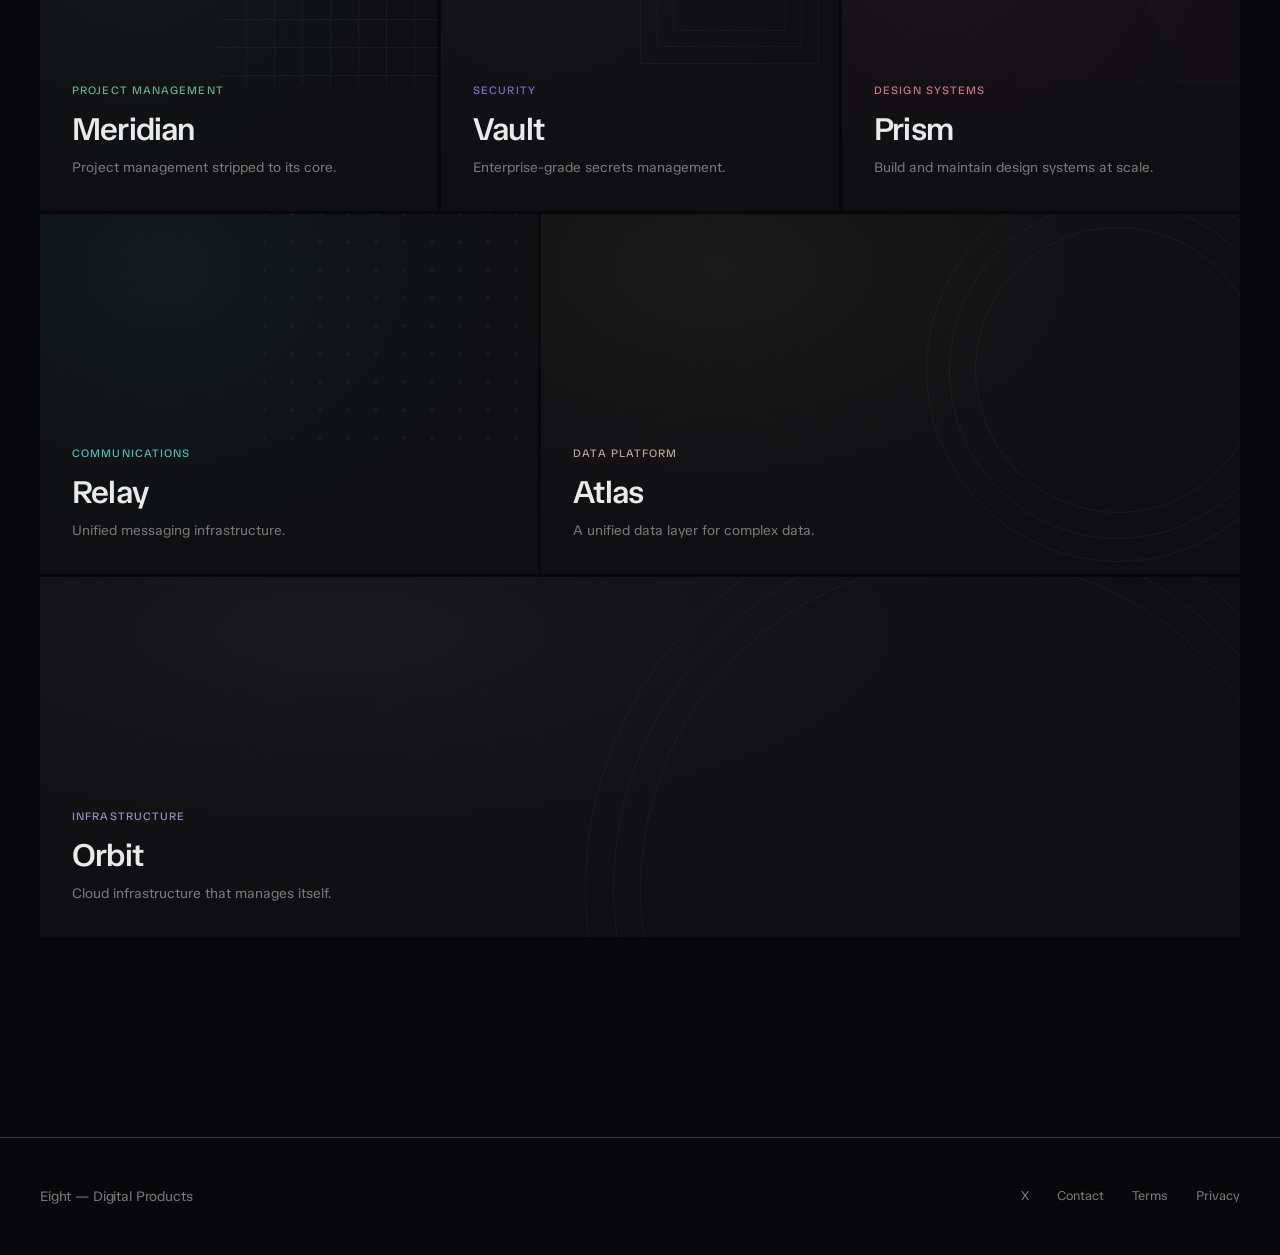
==== commit f5be5e26: "feat: replace text logo with animated dot-grid SVG Eight's logo is 8 dots in a 3-3-2 grid pattern. I" ====
--- a/index.html
+++ b/index.html
@@ -93,19 +93,9 @@
         }
 
         /* ── Keyframes ── */
-        @keyframes heroReveal {
-            from { opacity: 0; transform: translateY(30px) scale(0.97); }
-            to { opacity: 1; transform: translateY(0) scale(1); }
-        }
-
         @keyframes fadeUp {
             from { opacity: 0; transform: translateY(15px); }
             to { opacity: 1; transform: translateY(0); }
-        }
-
-        @keyframes gradientShift {
-            0%, 100% { background-position: 0% 50%; }
-            50% { background-position: 100% 50%; }
         }
 
         @keyframes scrollLine {
@@ -156,10 +146,40 @@
         }
 
         .nav-wordmark {
-            font-family: var(--font-display);
-            font-size: 18px;
-            font-weight: 500;
-            letter-spacing: -0.02em;
+            display: flex;
+            align-items: center;
+        }
+
+        /* ── Nav Logo ── */
+        .nav-logo {
+            width: 30px;
+            height: 30px;
+            display: block;
+        }
+
+        .nav-logo .dot {
+            fill: var(--fg);
+            opacity: 0;
+            transform-origin: center;
+            transform-box: fill-box;
+            transform: scale(0);
+            transition: opacity 0.4s var(--ease-out), transform 0.4s var(--ease-out);
+        }
+
+        /* Dots scale in row-by-row when nav becomes visible */
+        #nav.visible .nav-logo .dot {
+            opacity: 1;
+            transform: scale(1);
+        }
+        #nav.visible .nav-logo .dot-r1 { transition-delay: 0.1s; }
+        #nav.visible .nav-logo .dot-r2 { transition-delay: 0.2s; }
+        #nav.visible .nav-logo .dot-r3 { transition-delay: 0.3s; }
+
+        /* Nav hover flicker */
+        @keyframes navDotFlicker {
+            0%   { opacity: 1; }
+            50%  { opacity: 0.15; }
+            100% { opacity: 1; }
         }
 
         .nav-links {
@@ -191,20 +211,75 @@
         }
 
         .hero-title {
-            font-family: var(--font-display);
-            font-weight: 700;
-            font-size: clamp(80px, 16vw, 220px);
-            letter-spacing: -0.05em;
-            line-height: 0.9;
-            background: linear-gradient(135deg, var(--fg) 0%, var(--fg-muted) 50%, var(--fg) 100%);
-            background-size: 200% 200%;
-            -webkit-background-clip: text;
-            background-clip: text;
-            -webkit-text-fill-color: transparent;
-            animation:
-                heroReveal 1.2s var(--ease-out) 0.2s forwards,
-                gradientShift 8s var(--ease-in-out) 1.5s infinite;
+            font-size: 0;
+            line-height: 0;
+            display: flex;
+            align-items: center;
+            justify-content: center;
+        }
+
+        /* ── Hero Logo (Dot Grid) ── */
+        .hero-logo {
+            width: clamp(140px, 24vw, 320px);
+            height: auto;
+            display: block;
+        }
+
+        .hero-logo .dot {
+            fill: var(--fg);
             opacity: 0;
+            transform-origin: center;
+            transform-box: fill-box;
+        }
+
+        /* Constellation Snap: each dot flies in from a unique scattered position */
+        .hero-logo #dot-1 { animation: dotSnap1 0.7s var(--ease-out) 0.3s forwards, dotBreathe 6s var(--ease-in-out) 2.5s infinite; }
+        .hero-logo #dot-2 { animation: dotSnap2 0.7s var(--ease-out) 0.38s forwards, dotBreathe 6s var(--ease-in-out) 3.0s infinite; }
+        .hero-logo #dot-3 { animation: dotSnap3 0.7s var(--ease-out) 0.46s forwards, dotBreathe 6s var(--ease-in-out) 3.5s infinite; }
+        .hero-logo #dot-4 { animation: dotSnap4 0.7s var(--ease-out) 0.54s forwards, dotBreathe 6s var(--ease-in-out) 3.0s infinite; }
+        .hero-logo #dot-5 { animation: dotSnap5 0.7s var(--ease-out) 0.62s forwards, dotBreathe 6s var(--ease-in-out) 3.5s infinite; }
+        .hero-logo #dot-6 { animation: dotSnap6 0.7s var(--ease-out) 0.70s forwards, dotBreathe 6s var(--ease-in-out) 4.0s infinite; }
+        .hero-logo #dot-7 { animation: dotSnap7 0.7s var(--ease-out) 0.78s forwards, dotBreathe 6s var(--ease-in-out) 3.5s infinite; }
+        .hero-logo #dot-8 { animation: dotSnap8 0.7s var(--ease-out) 0.86s forwards, dotBreathe 6s var(--ease-in-out) 4.0s infinite; }
+
+        /* Scatter origins — dots converge from all directions */
+        @keyframes dotSnap1 {
+            from { opacity: 0; transform: translate(-180%, -220%) scale(0.4); }
+            to   { opacity: 1; transform: translate(0, 0) scale(1); }
+        }
+        @keyframes dotSnap2 {
+            from { opacity: 0; transform: translate(40%, -280%) scale(0.4); }
+            to   { opacity: 1; transform: translate(0, 0) scale(1); }
+        }
+        @keyframes dotSnap3 {
+            from { opacity: 0; transform: translate(200%, -160%) scale(0.4); }
+            to   { opacity: 1; transform: translate(0, 0) scale(1); }
+        }
+        @keyframes dotSnap4 {
+            from { opacity: 0; transform: translate(-240%, 60%) scale(0.4); }
+            to   { opacity: 1; transform: translate(0, 0) scale(1); }
+        }
+        @keyframes dotSnap5 {
+            from { opacity: 0; transform: translate(0, 0) scale(0); }
+            to   { opacity: 1; transform: translate(0, 0) scale(1); }
+        }
+        @keyframes dotSnap6 {
+            from { opacity: 0; transform: translate(260%, 40%) scale(0.4); }
+            to   { opacity: 1; transform: translate(0, 0) scale(1); }
+        }
+        @keyframes dotSnap7 {
+            from { opacity: 0; transform: translate(-160%, 240%) scale(0.4); }
+            to   { opacity: 1; transform: translate(0, 0) scale(1); }
+        }
+        @keyframes dotSnap8 {
+            from { opacity: 0; transform: translate(120%, 200%) scale(0.4); }
+            to   { opacity: 1; transform: translate(0, 0) scale(1); }
+        }
+
+        /* Breathing: diagonal luminance wave */
+        @keyframes dotBreathe {
+            0%, 100% { opacity: 1; }
+            50%      { opacity: 0.45; }
         }
 
         .hero-tagline {
@@ -213,7 +288,7 @@
             color: var(--fg-muted);
             margin-top: 24px;
             opacity: 0;
-            animation: fadeUp 0.8s var(--ease-out) 1s forwards;
+            animation: fadeUp 0.8s var(--ease-out) 1.6s forwards;
         }
 
         .hero-scroll-line {
@@ -224,7 +299,7 @@
             width: 1px;
             background: var(--fg-subtle);
             height: 0;
-            animation: scrollLine 1.2s var(--ease-out) 1.5s forwards;
+            animation: scrollLine 1.2s var(--ease-out) 2.2s forwards;
         }
 
         /* ── Products Section ── */
@@ -809,10 +884,13 @@
                 opacity: 1;
                 transform: none;
             }
-            .hero-title {
-                opacity: 1;
-                -webkit-text-fill-color: var(--fg);
-                background: none;
+            .hero-logo .dot {
+                opacity: 1 !important;
+                transform: none !important;
+            }
+            .nav-logo .dot {
+                opacity: 1 !important;
+                transform: none !important;
             }
             .hero-tagline {
                 opacity: 1;
@@ -833,7 +911,18 @@
     <!-- Navigation -->
     <nav id="nav">
         <div class="container">
-            <a href="#/" class="nav-wordmark">Eight</a>
+            <a href="#/" class="nav-wordmark" aria-label="Eight — home">
+                <svg class="nav-logo" viewBox="0 0 100 100" aria-hidden="true" xmlns="http://www.w3.org/2000/svg">
+                    <circle class="dot dot-r1 dot-c1" cx="16" cy="16" r="10"/>
+                    <circle class="dot dot-r1 dot-c2" cx="50" cy="16" r="10"/>
+                    <circle class="dot dot-r1 dot-c3" cx="84" cy="16" r="10"/>
+                    <circle class="dot dot-r2 dot-c1" cx="16" cy="50" r="10"/>
+                    <circle class="dot dot-r2 dot-c2" cx="50" cy="50" r="10"/>
+                    <circle class="dot dot-r2 dot-c3" cx="84" cy="50" r="10"/>
+                    <circle class="dot dot-r3 dot-c1" cx="16" cy="84" r="10"/>
+                    <circle class="dot dot-r3 dot-c2" cx="50" cy="84" r="10"/>
+                </svg>
+            </a>
             <ul class="nav-links">
                 <li><a href="#products">Products</a></li>
             </ul>
@@ -843,7 +932,19 @@
     <!-- Main Content -->
     <main>
         <section class="hero" id="hero">
-            <h1 class="hero-title">Eight</h1>
+            <h1 class="hero-title">
+                <svg class="hero-logo" viewBox="0 0 100 100" aria-label="Eight" role="img" xmlns="http://www.w3.org/2000/svg">
+                    <title>Eight</title>
+                    <circle class="dot dot-r1 dot-c1" id="dot-1" cx="16" cy="16" r="10"/>
+                    <circle class="dot dot-r1 dot-c2" id="dot-2" cx="50" cy="16" r="10"/>
+                    <circle class="dot dot-r1 dot-c3" id="dot-3" cx="84" cy="16" r="10"/>
+                    <circle class="dot dot-r2 dot-c1" id="dot-4" cx="16" cy="50" r="10"/>
+                    <circle class="dot dot-r2 dot-c2" id="dot-5" cx="50" cy="50" r="10"/>
+                    <circle class="dot dot-r2 dot-c3" id="dot-6" cx="84" cy="50" r="10"/>
+                    <circle class="dot dot-r3 dot-c1" id="dot-7" cx="16" cy="84" r="10"/>
+                    <circle class="dot dot-r3 dot-c2" id="dot-8" cx="50" cy="84" r="10"/>
+                </svg>
+            </h1>
             <p class="hero-tagline">We make digital products.</p>
             <div class="hero-scroll-line"></div>
         </section>
@@ -901,6 +1002,24 @@
                 nav.classList.remove('scrolled');
             }
         }, { passive: true });
+
+        // ── Nav logo hover: counting flicker ──
+        const navWordmark = document.querySelector('.nav-wordmark');
+        if (navWordmark) {
+            navWordmark.addEventListener('mouseenter', () => {
+                const dots = navWordmark.querySelectorAll('.nav-logo .dot');
+                dots.forEach((dot, i) => {
+                    dot.style.animation = 'none';
+                    dot.offsetHeight;
+                    dot.style.animation = `navDotFlicker 0.12s var(--ease-out) ${i * 0.04}s forwards`;
+                });
+            });
+            navWordmark.addEventListener('mouseleave', () => {
+                navWordmark.querySelectorAll('.nav-logo .dot').forEach(dot => {
+                    dot.style.animation = '';
+                });
+            });
+        }
 
         // ── Product Data ──
         const products = [
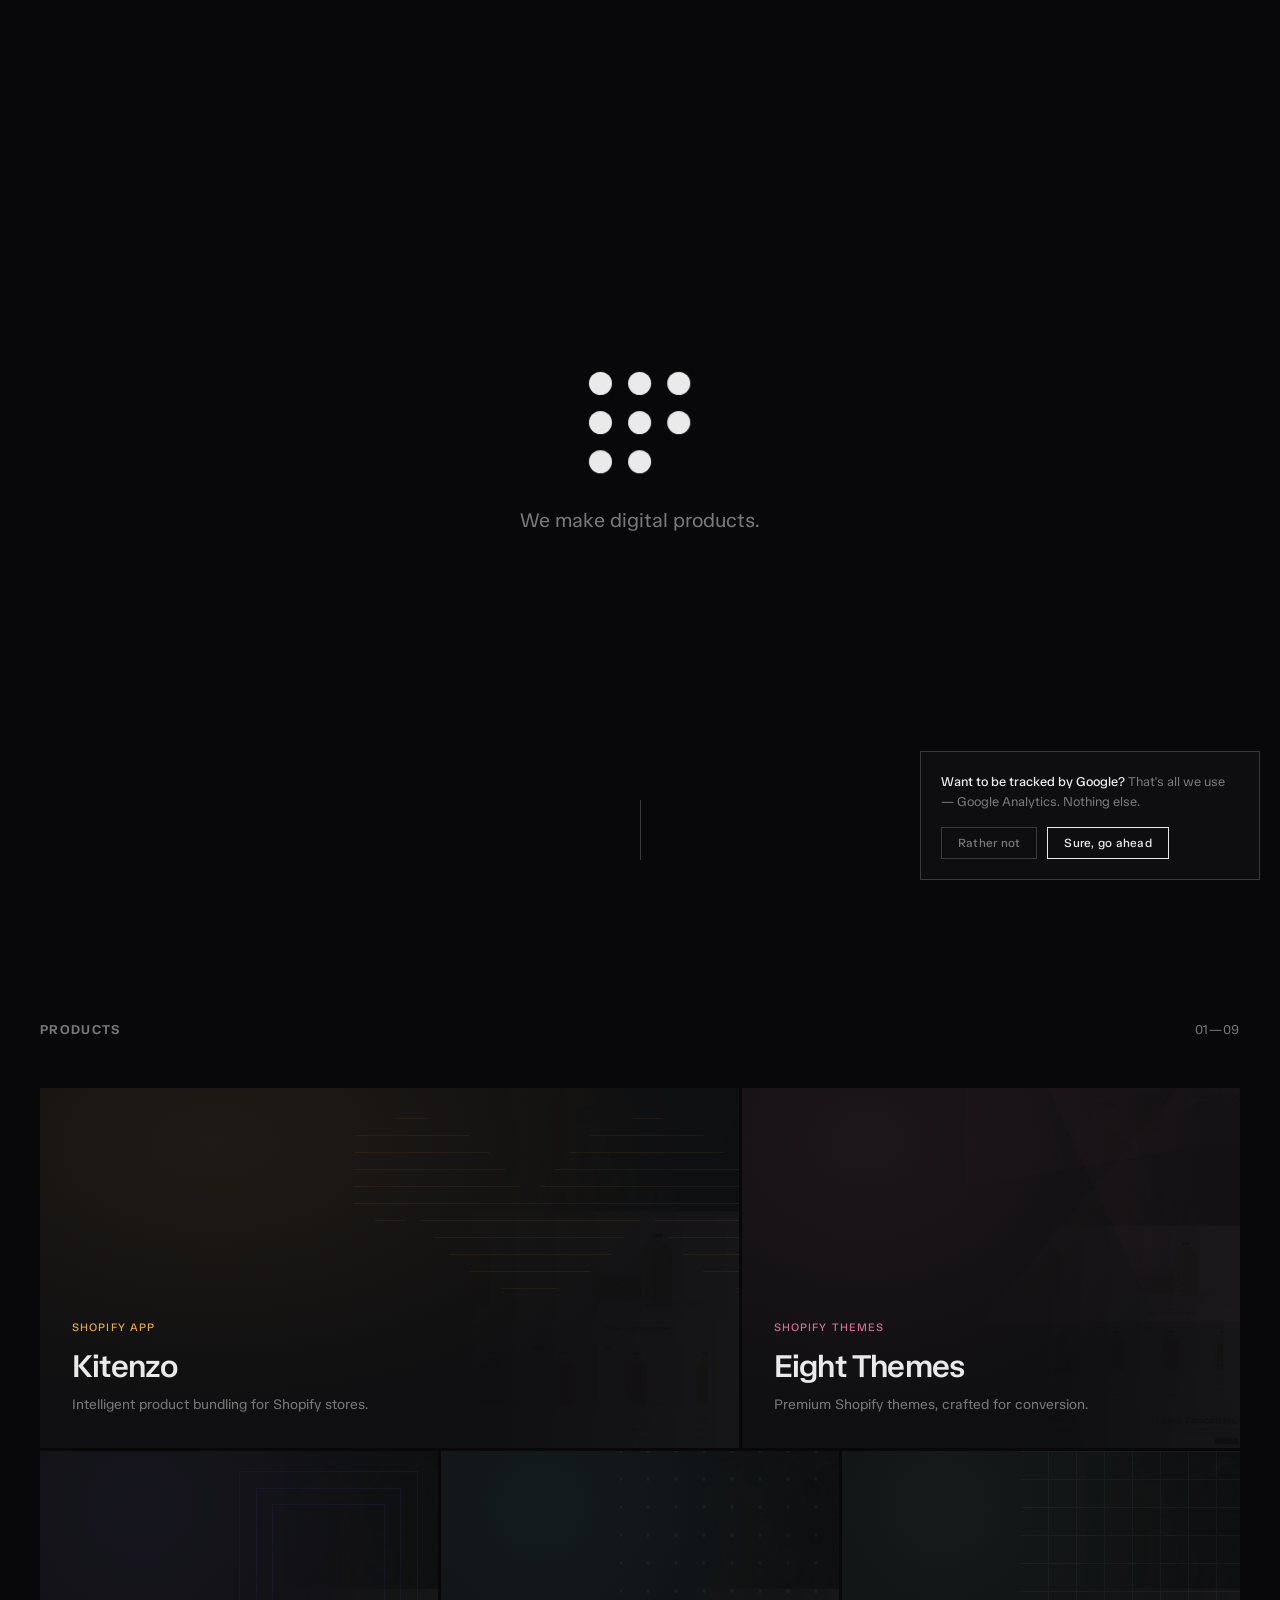
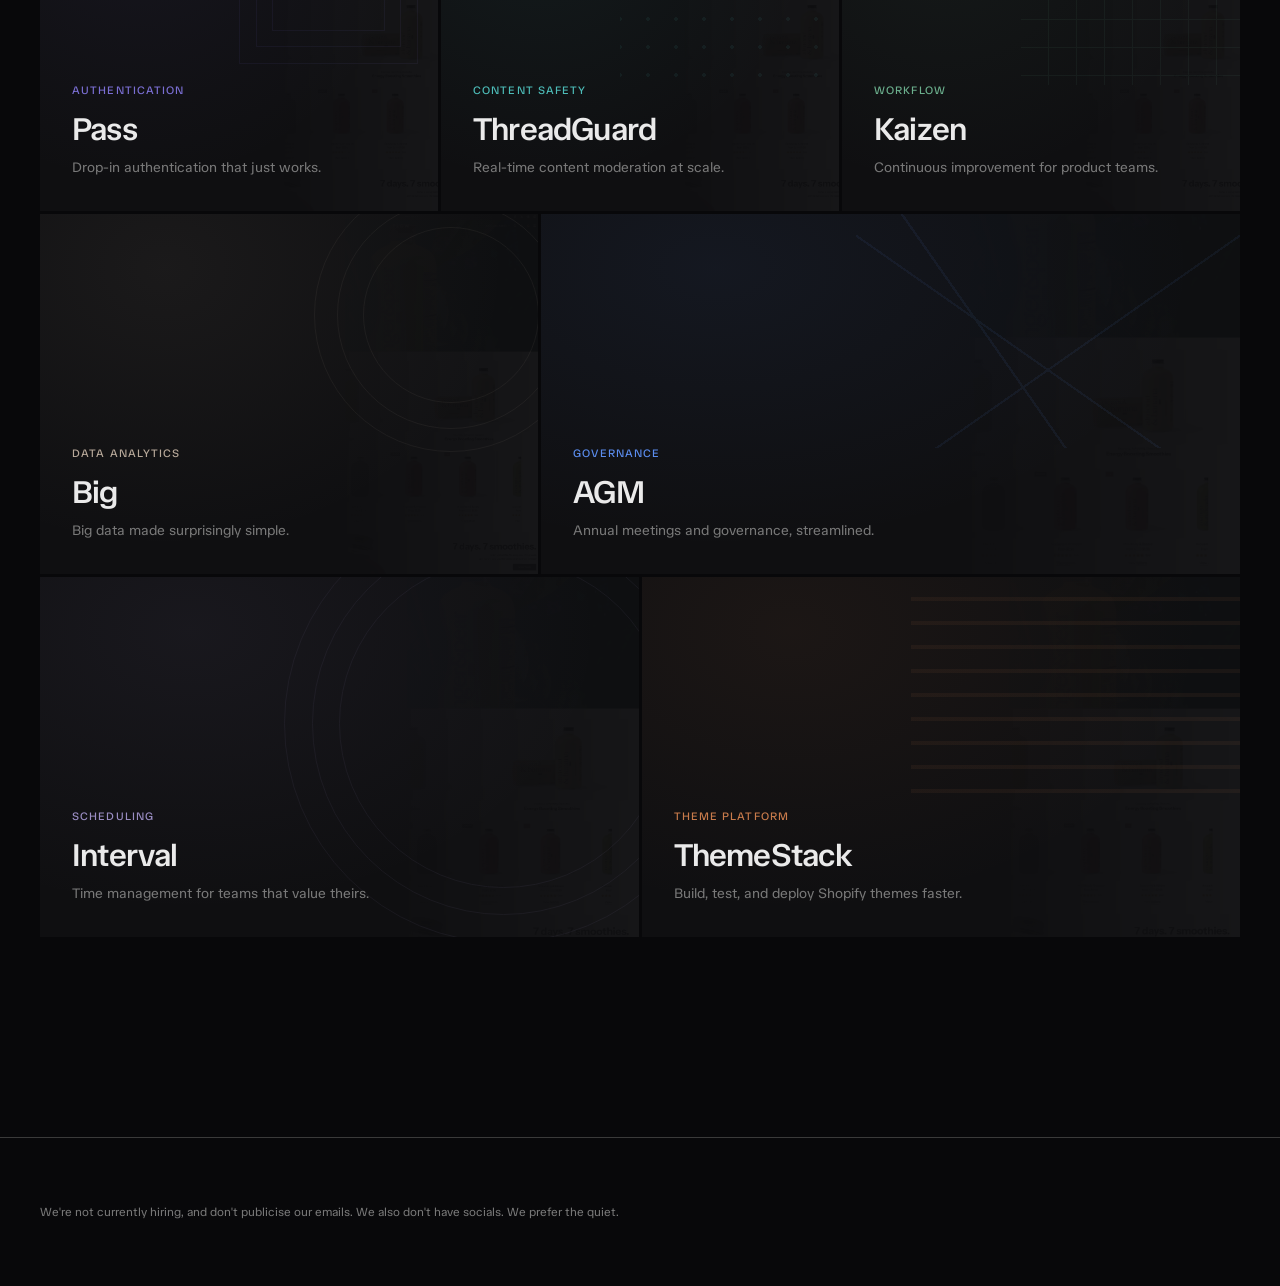
==== commit c6a9ce7b: "feat: cookie consent, favicons, product updates, perf & a11y improvements Add playful cookie consent" ====
--- a/index.html
+++ b/index.html
@@ -7,9 +7,16 @@
     <meta name="description" content="Eight builds digital products — SaaS tools and Shopify themes crafted with precision.">
     <meta name="theme-color" content="#08080A">
 
+    <link rel="icon" type="image/png" href="/favicon-96x96.png" sizes="96x96" />
+    <link rel="icon" type="image/svg+xml" href="/favicon.svg" />
+    <link rel="shortcut icon" href="/favicon.ico" />
+    <link rel="apple-touch-icon" sizes="180x180" href="/apple-touch-icon.png" />
+    <link rel="manifest" href="/site.webmanifest" />
+
     <!-- Google Fonts: TASA Orbiter (variable, 400-800) -->
     <link rel="preconnect" href="https://fonts.googleapis.com">
     <link rel="preconnect" href="https://fonts.gstatic.com" crossorigin>
+    <link rel="preload" as="style" href="https://fonts.googleapis.com/css2?family=TASA+Orbiter:wght@400..800&display=swap">
     <link href="https://fonts.googleapis.com/css2?family=TASA+Orbiter:wght@400..800&display=swap" rel="stylesheet">
 
     <style>
@@ -37,6 +44,7 @@
             --accent-relay: #4DBDB9;
             --accent-atlas: #B8A99A;
             --accent-orbit: #9B8EC4;
+            --accent-themestack: #C97B4B;
 
             /* Font stacks */
             --font-display: 'TASA Orbiter', sans-serif;
@@ -148,6 +156,8 @@
         .nav-wordmark {
             display: flex;
             align-items: center;
+            padding: 8px;
+            margin: -8px;
         }
 
         /* ── Nav Logo ── */
@@ -220,7 +230,7 @@
 
         /* ── Hero Logo (Dot Grid) ── */
         .hero-logo {
-            width: clamp(140px, 24vw, 320px);
+            width: clamp(52px, 9vw, 120px);
             height: auto;
             display: block;
         }
@@ -323,7 +333,7 @@
 
         .products-count {
             font-size: 13px;
-            color: var(--fg-subtle);
+            color: var(--fg-muted);
             letter-spacing: 0.05em;
         }
 
@@ -347,15 +357,16 @@
         .product-card:nth-child(6) { grid-column: span 5; }
         .product-card:nth-child(7) { grid-column: span 7; }
 
-        /* Row 4: Full-width finale */
-        .product-card:nth-child(8) { grid-column: 1 / -1; }
+        /* Row 4: Balanced pair (6+6) */
+        .product-card:nth-child(8) { grid-column: span 6; }
+        .product-card:nth-child(9) { grid-column: span 6; }
 
         @media (max-width: 768px) {
             .products-grid {
                 grid-template-columns: repeat(2, 1fr);
             }
             .product-card:nth-child(n) { grid-column: span 1; }
-            .product-card:nth-child(8) { grid-column: span 2; }
+            .product-card:nth-child(9) { grid-column: span 2; }
         }
 
         @media (max-width: 520px) {
@@ -495,6 +506,30 @@
             transform: scale(1.04) rotate(1deg);
         }
 
+        /* Product card background image */
+        .product-card-image {
+            position: absolute;
+            top: 0;
+            right: 0;
+            width: 55%;
+            height: 100%;
+            background-size: cover;
+            background-position: center;
+            opacity: 0.06;
+            transition: opacity 0.6s var(--ease-out);
+            pointer-events: none;
+            mask-image: linear-gradient(to left, rgba(0,0,0,0.5) 0%, transparent 80%);
+            -webkit-mask-image: linear-gradient(to left, rgba(0,0,0,0.5) 0%, transparent 80%);
+        }
+
+        .product-card:hover .product-card-image {
+            opacity: 0.12;
+        }
+
+        .product-card.expanded .product-card-image {
+            display: none;
+        }
+
         /* Signal — flowing horizontal waveform lines */
         .visual-signal {
             background: repeating-linear-gradient(
@@ -618,6 +653,17 @@
             border: 1px solid var(--card-accent);
         }
 
+        /* ThemeStack — stacked horizontal layers */
+        .visual-themestack {
+            background: repeating-linear-gradient(
+                180deg,
+                transparent 0px,
+                transparent 20px,
+                var(--card-accent) 20px,
+                var(--card-accent) 24px
+            );
+        }
+
         /* ── Scroll Reveal ── */
         .reveal {
             opacity: 0;
@@ -668,16 +714,32 @@
             opacity: 0.05;
         }
 
+        /* Instant close — disable all transitions when snapping back */
+        .products-grid.instant-close .product-card {
+            transition: none !important;
+        }
+
         /* ── Expanded Content ── */
         .product-expanded-content {
             position: relative;
             z-index: 2;
             margin-top: 32px;
-            transition: opacity 0.2s var(--ease-out);
-        }
-
-        .product-expanded-content.closing {
+        }
+
+        /* Product expanded background image */
+        .product-expanded-image {
+            position: absolute;
+            top: 0;
+            right: 0;
+            bottom: 0;
+            width: 45%;
+            background-size: cover;
+            background-position: center;
+            mask-image: linear-gradient(to right, transparent 0%, rgba(0,0,0,0.3) 30%, rgba(0,0,0,0.5) 100%);
+            -webkit-mask-image: linear-gradient(to right, transparent 0%, rgba(0,0,0,0.3) 30%, rgba(0,0,0,0.5) 100%);
             opacity: 0;
+            animation: fadeIn 1.5s var(--ease-out) 0.2s forwards;
+            z-index: 1;
             pointer-events: none;
         }
 
@@ -693,10 +755,11 @@
 
         .product-expanded-features {
             display: grid;
-            grid-template-columns: repeat(3, 1fr);
-            gap: 36px;
+            grid-template-columns: repeat(2, 1fr);
+            gap: 28px;
             padding-top: 36px;
             border-top: 1px solid var(--fg-subtle);
+            max-width: 55%;
         }
 
         .feature-item {
@@ -707,6 +770,7 @@
         .feature-item:nth-child(1) { animation-delay: 0.15s; }
         .feature-item:nth-child(2) { animation-delay: 0.2s; }
         .feature-item:nth-child(3) { animation-delay: 0.25s; }
+        .feature-item:nth-child(4) { animation-delay: 0.3s; }
 
         .feature-item h3 {
             font-family: var(--font-display);
@@ -772,7 +836,6 @@
             right: 16px;
             width: 44px;
             height: 44px;
-            display: flex;
             align-items: center;
             justify-content: center;
             cursor: pointer;
@@ -821,54 +884,120 @@
             .product-expanded-features {
                 grid-template-columns: 1fr;
                 gap: 24px;
+                max-width: 100%;
             }
 
             .products-grid.has-expanded .product-card.expanded {
                 padding: 32px 24px;
             }
+
+            .product-expanded-image {
+                display: none;
+            }
         }
 
         /* ── Footer ── */
         footer {
-            padding: 48px 0;
+            padding: 64px 0;
             border-top: 1px solid var(--fg-subtle);
             margin-top: 120px;
         }
 
         .footer-inner {
+            text-align: left;
+        }
+
+        .footer-quiet {
+            font-size: 12px;
+            color: var(--fg-muted);
+            line-height: 1.7;
+            white-space: nowrap;
+        }
+
+        /* ── Cookie Consent ── */
+        .consent {
+            position: fixed;
+            bottom: 20px;
+            right: 20px;
+            z-index: 200;
+            max-width: 340px;
+            opacity: 0;
+            transform: translateY(12px);
+            transition: opacity 0.5s var(--ease-out), transform 0.5s var(--ease-out);
+        }
+
+        .consent.visible {
+            opacity: 1;
+            transform: translateY(0);
+        }
+
+        .consent.hiding {
+            opacity: 0;
+            transform: translateY(8px);
+            transition: opacity 0.3s var(--ease-in-out), transform 0.3s var(--ease-in-out);
+        }
+
+        .consent-inner {
             display: flex;
-            justify-content: space-between;
-            align-items: center;
-        }
-
-        .footer-brand {
-            font-family: var(--font-display);
-            font-size: 14px;
-            font-weight: 400;
-            color: var(--fg-muted);
-            letter-spacing: -0.01em;
-        }
-
-        .footer-links {
-            display: flex;
-            gap: 28px;
-        }
-
-        .footer-links a {
+            flex-direction: column;
+            gap: 16px;
+            padding: 20px;
+            background: rgba(15, 15, 17, 0.95);
+            backdrop-filter: blur(20px);
+            -webkit-backdrop-filter: blur(20px);
+            border: 1px solid var(--fg-subtle);
+        }
+
+        .consent-text {
             font-size: 13px;
             color: var(--fg-muted);
-            transition: color 0.3s var(--ease-out);
-        }
-
-        .footer-links a:hover {
+            line-height: 1.5;
+        }
+
+        .consent-text strong {
             color: var(--fg);
-        }
-
-        @media (max-width: 520px) {
-            .footer-inner {
-                flex-direction: column;
-                gap: 20px;
-                text-align: center;
+            font-weight: 500;
+        }
+
+        .consent-actions {
+            display: flex;
+            gap: 10px;
+        }
+
+        .consent-btn {
+            font-family: var(--font-body);
+            font-size: 12px;
+            font-weight: 500;
+            letter-spacing: 0.02em;
+            padding: 8px 16px;
+            border: 1px solid var(--fg-subtle);
+            background: transparent;
+            color: var(--fg-muted);
+            cursor: pointer;
+            transition: border-color 0.3s var(--ease-out), color 0.3s var(--ease-out), background 0.3s var(--ease-out);
+        }
+
+        .consent-btn:hover {
+            border-color: var(--fg-muted);
+            color: var(--fg);
+        }
+
+        .consent-btn--accept {
+            border-color: var(--fg);
+            color: var(--fg);
+        }
+
+        .consent-btn--accept:hover {
+            background: var(--fg);
+            color: var(--bg);
+        }
+
+        @media (max-width: 480px) {
+            .consent {
+                right: 12px;
+                bottom: 12px;
+                left: 12px;
+                max-width: none;
             }
         }
 
@@ -906,6 +1035,7 @@
         }
     </style>
 </head>
+
 <body>
 
     <!-- Navigation -->
@@ -951,8 +1081,8 @@
         <section class="products" id="products">
             <div class="container">
                 <div class="products-header reveal">
-                    <span class="products-label">Products</span>
-                    <span class="products-count">01—08</span>
+                    <h2 class="products-label">Products</h2>
+                    <span class="products-count">01—09</span>
                 </div>
                 <div class="products-grid" id="productsGrid">
                     <!-- Cards injected by JS -->
@@ -965,13 +1095,7 @@
     <footer>
         <div class="container">
             <div class="footer-inner">
-                <span class="footer-brand">Eight — Digital Products</span>
-                <div class="footer-links">
-                    <a href="https://x.com" target="_blank" rel="noopener">X</a>
-                    <a href="mailto:hello@weareeight.com">Contact</a>
-                    <a href="#/">Terms</a>
-                    <a href="#/">Privacy</a>
-                </div>
+                <p class="footer-quiet">We're not currently hiring, and don't publicise our emails. We also don't have socials. We prefer the quiet.</p>
             </div>
         </div>
     </footer>
@@ -995,11 +1119,18 @@
         heroObserver.observe(hero);
 
         // Scroll listener: add scrolled class for compact nav style
+        let scrollTicking = false;
         window.addEventListener('scroll', () => {
-            if (window.scrollY > 60) {
-                nav.classList.add('scrolled');
-            } else {
-                nav.classList.remove('scrolled');
+            if (!scrollTicking) {
+                requestAnimationFrame(() => {
+                    if (window.scrollY > 60) {
+                        nav.classList.add('scrolled');
+                    } else {
+                        nav.classList.remove('scrolled');
+                    }
+                    scrollTicking = false;
+                });
+                scrollTicking = true;
             }
         }, { passive: true });
 
@@ -1024,91 +1155,111 @@
         // ── Product Data ──
         const products = [
             {
-                slug: 'signal', name: 'Signal', tag: 'Analytics',
-                desc: 'Real-time analytics that surface what matters.',
-                longDesc: 'Signal cuts through noise to give teams the metrics they actually need. Real-time dashboards, smart anomaly detection, and data pipelines that connect any source.',
+                slug: 'kitenzo', name: 'Kitenzo', tag: 'Shopify App',
+                desc: 'Intelligent product bundling for Shopify stores.',
+                longDesc: 'Kitenzo helps merchants create dynamic product bundles that adapt to customer behaviour. Smart recommendations, A/B testing, and analytics built in.',
                 accent: '#E8A849', visual: 'signal',
                 features: [
-                    { title: 'Live Dashboards', desc: 'Custom dashboards that update in real-time with the metrics your team cares about.' },
-                    { title: 'Smart Alerts', desc: 'Anomaly detection that learns your patterns and alerts only when it matters.' },
-                    { title: 'Data Pipelines', desc: 'Connect any source. Transform, aggregate, and route data without writing ETL code.' }
+                    { title: 'Bundle Builder', desc: 'Create dynamic product bundles with flexible pricing rules and discount tiers.' },
+                    { title: 'Smart Recommendations', desc: 'ML-powered suggestions that learn from your catalogue and customer behaviour.' },
+                    { title: 'Analytics Dashboard', desc: 'Track bundle performance, conversion rates, and average order value in real-time.' },
+                    { title: 'A/B Testing', desc: 'Test bundle configurations against each other and let the data decide.' }
                 ]
             },
             {
-                slug: 'forge', name: 'Forge', tag: 'Developer Tools',
-                desc: 'A development environment built for speed.',
-                longDesc: 'Forge handles the infrastructure so your team can focus on shipping product. Instant environments, built-in CI/CD, and real-time collaboration.',
-                accent: '#5B8DEF', visual: 'forge',
+                slug: 'eight-themes', name: 'Eight Themes', tag: 'Shopify Themes',
+                desc: 'Premium Shopify themes, crafted for conversion.',
+                longDesc: 'A collection of high-performance Shopify themes designed for modern commerce. Every theme is built for speed, accessibility, and conversion.',
+                accent: '#D4708F', visual: 'prism',
                 features: [
-                    { title: 'Instant Environments', desc: 'Spin up full-stack dev environments in seconds, not hours.' },
-                    { title: 'Built-in CI/CD', desc: 'Push to deploy with zero configuration. Preview environments for every branch.' },
-                    { title: 'Team Sync', desc: 'Real-time collaboration with shared terminals and live code review.' }
+                    { title: 'Performance First', desc: 'Sub-second load times. Lighthouse scores that stay in the green, every time.' },
+                    { title: 'Visual Editor', desc: 'Full theme customisation through Shopify\'s native editor. No code required.' },
+                    { title: 'Commerce Optimised', desc: 'Conversion-focused layouts, smart upsells, and accessibility baked in.' },
+                    { title: 'Accessible by Default', desc: 'WCAG 2.1 AA compliant out of the box. Screen readers, keyboard nav, all covered.' }
                 ]
             },
             {
-                slug: 'meridian', name: 'Meridian', tag: 'Project Management',
-                desc: 'Project management stripped to its core.',
-                longDesc: 'Meridian gives teams structure without ceremony, so work flows naturally. Adaptive boards, timeline views, and automations that reduce busywork.',
-                accent: '#6BAF8D', visual: 'meridian',
+                slug: 'pass', name: 'Pass', tag: 'Authentication',
+                desc: 'Drop-in authentication that just works.',
+                longDesc: 'Pass handles sign-up, login, MFA, and session management so you can focus on your product. One SDK, every platform, zero configuration headaches.',
+                accent: '#7B6FD4', visual: 'vault',
                 features: [
-                    { title: 'Adaptive Boards', desc: 'Workflows that reshape themselves based on how your team actually works.' },
-                    { title: 'Timeline View', desc: 'See the big picture without losing the details. Drag, adjust, ship.' },
-                    { title: 'Automations', desc: 'Reduce busywork with rules that trigger on status, assignee, or custom fields.' }
+                    { title: 'One-Line Setup', desc: 'Add authentication to any app with a single SDK call. Works everywhere.' },
+                    { title: 'Multi-Factor Auth', desc: 'TOTP, WebAuthn, and SMS verification with zero additional configuration.' },
+                    { title: 'Session Management', desc: 'Secure, stateless sessions with automatic refresh and device tracking.' },
+                    { title: 'User Dashboard', desc: 'Pre-built account pages your users can manage themselves. Fully brandable.' }
                 ]
             },
             {
-                slug: 'vault', name: 'Vault', tag: 'Security',
-                desc: 'Enterprise-grade secrets management.',
-                longDesc: 'Vault makes security the path of least resistance. Zero-knowledge encryption, automatic credential rotation, and drop-in SDKs for any stack.',
-                accent: '#7B6FD4', visual: 'vault',
+                slug: 'threadguard', name: 'ThreadGuard', tag: 'Content Safety',
+                desc: 'Real-time content moderation at scale.',
+                longDesc: 'ThreadGuard scans text, images, and video for harmful content before it reaches your users. ML-powered detection, configurable thresholds, and human review workflows.',
+                accent: '#4DBDB9', visual: 'relay',
                 features: [
-                    { title: 'Zero-Knowledge', desc: 'Your secrets are encrypted end-to-end. We never see them. Nobody does.' },
-                    { title: 'Rotation Engine', desc: 'Automatic credential rotation with zero downtime and full audit trails.' },
-                    { title: 'SDK & CLI', desc: 'Drop-in integration for any stack. One line to fetch a secret, anywhere.' }
+                    { title: 'ML Detection', desc: 'Multi-modal scanning across text, images, and video with high accuracy.' },
+                    { title: 'Custom Rules', desc: 'Define your own moderation policies with flexible rule engines and thresholds.' },
+                    { title: 'Review Queue', desc: 'Built-in human review workflows for edge cases, with audit trails.' },
+                    { title: 'Real-Time API', desc: 'Sub-100ms response times. Screen content before it ever reaches your users.' }
                 ]
             },
             {
-                slug: 'prism', name: 'Prism', tag: 'Design Systems',
-                desc: 'Build and maintain design systems at scale.',
-                longDesc: 'Prism bridges the gap between design intent and production code. Token management, component libraries, and two-way Figma sync.',
-                accent: '#D4708F', visual: 'prism',
+                slug: 'kaizen', name: 'Kaizen', tag: 'Workflow',
+                desc: 'Continuous improvement for product teams.',
+                longDesc: 'Kaizen tracks experiments, measures outcomes, and surfaces insights so teams can iterate with confidence. Built for teams that ship often and learn fast.',
+                accent: '#6BAF8D', visual: 'meridian',
                 features: [
-                    { title: 'Token Management', desc: 'Define once, use everywhere. Colours, spacing, and type scales that stay in sync.' },
-                    { title: 'Component Library', desc: 'Production-ready components with built-in accessibility and documentation.' },
-                    { title: 'Figma Sync', desc: 'Two-way sync between Figma and code. Change a token, update everywhere.' }
+                    { title: 'Experiment Tracking', desc: 'Log hypotheses, track A/B tests, and measure results in one place.' },
+                    { title: 'Impact Metrics', desc: 'Connect experiments to business outcomes. See what actually moved the needle.' },
+                    { title: 'Team Insights', desc: 'Aggregate learnings across teams. Never repeat a failed experiment.' },
+                    { title: 'Retrospectives', desc: 'Structured retro templates that turn reflection into actionable next steps.' }
                 ]
             },
             {
-                slug: 'relay', name: 'Relay', tag: 'Communications',
-                desc: 'Unified messaging infrastructure.',
-                longDesc: 'Relay handles email, push, SMS, and in-app notifications through a single API. Omnichannel routing, dynamic templates, and real-time delivery intelligence.',
-                accent: '#4DBDB9', visual: 'relay',
+                slug: 'big', name: 'Big', tag: 'Data Analytics',
+                desc: 'Big data made surprisingly simple.',
+                longDesc: 'Big connects to your data wherever it lives and makes it queryable in seconds. No data engineering required. SQL or natural language — your choice.',
+                accent: '#B8A99A', visual: 'atlas',
                 features: [
-                    { title: 'Omnichannel', desc: 'One API to reach users on any channel. Smart routing picks the right one.' },
-                    { title: 'Template Engine', desc: 'Dynamic templates with logic, loops, and personalisation. No code required.' },
-                    { title: 'Delivery Intel', desc: 'Know exactly what was delivered, opened, and clicked. In real-time.' }
+                    { title: 'Universal Connect', desc: 'Pull from databases, APIs, warehouses, and spreadsheets. All normalised.' },
+                    { title: 'Natural Language', desc: 'Ask questions in plain English. Get SQL-quality results without writing a query.' },
+                    { title: 'Instant Dashboards', desc: 'Auto-generated visualisations that update in real-time as data changes.' },
+                    { title: 'Scheduled Reports', desc: 'Automated reports delivered to Slack, email, or any webhook on your schedule.' }
                 ]
             },
             {
-                slug: 'atlas', name: 'Atlas', tag: 'Data Platform',
-                desc: 'A unified data layer for complex data.',
-                longDesc: 'Atlas connects, transforms, and serves data across your entire organisation. Universal connectors, SQL-based transforms, and a shared semantic layer.',
-                accent: '#B8A99A', visual: 'atlas',
+                slug: 'agm', name: 'AGM', tag: 'Governance',
+                desc: 'Annual meetings and governance, streamlined.',
+                longDesc: 'AGM digitises shareholder communications, proxy voting, and board reporting. Compliance built in, friction taken out.',
+                accent: '#5B8DEF', visual: 'forge',
                 features: [
-                    { title: 'Universal Connectors', desc: 'Pull from databases, APIs, warehouses, and spreadsheets. All normalised.' },
-                    { title: 'Transformation Layer', desc: 'SQL-based transforms with version control and automated testing.' },
-                    { title: 'Semantic Layer', desc: 'Define metrics once. Every team queries the same source of truth.' }
+                    { title: 'Proxy Voting', desc: 'Secure digital proxy voting with real-time tallying and full audit trails.' },
+                    { title: 'Board Portal', desc: 'Centralised document management, meeting scheduling, and resolution tracking.' },
+                    { title: 'Compliance Engine', desc: 'Automated compliance checks against regulatory frameworks. Always audit-ready.' },
+                    { title: 'Shareholder Comms', desc: 'Automated notices, circular distribution, and RSVP tracking in one place.' }
                 ]
             },
             {
-                slug: 'orbit', name: 'Orbit', tag: 'Infrastructure',
-                desc: 'Cloud infrastructure that manages itself.',
-                longDesc: 'Orbit handles provisioning, scaling, and monitoring so your team ships features instead of fighting fires. Auto-scaling, observability, and global edge deployment.',
+                slug: 'interval', name: 'Interval', tag: 'Scheduling',
+                desc: 'Time management for teams that value theirs.',
+                longDesc: 'Interval coordinates calendars, availability, and meeting preferences across your entire organisation. Less scheduling, more doing.',
                 accent: '#9B8EC4', visual: 'orbit',
                 features: [
-                    { title: 'Auto-Scaling', desc: 'Traffic spikes handled automatically. Pay only for what you use.' },
-                    { title: 'Observability', desc: 'Logs, metrics, and traces in one place. Find issues before users do.' },
-                    { title: 'Global Edge', desc: 'Deploy to 50+ regions. Your app, fast everywhere, configured in one file.' }
+                    { title: 'Smart Scheduling', desc: 'Find the perfect meeting time across any number of participants, automatically.' },
+                    { title: 'Availability Sync', desc: 'Real-time calendar sync across Google, Outlook, and iCal. Always accurate.' },
+                    { title: 'Meeting Insights', desc: 'Track meeting load, no-show rates, and time allocation across teams.' },
+                    { title: 'Focus Time', desc: 'Automatically block deep-work periods and protect them from meeting creep.' }
+                ]
+            },
+            {
+                slug: 'themestack', name: 'ThemeStack', tag: 'Theme Platform',
+                desc: 'Build, test, and deploy Shopify themes faster.',
+                longDesc: 'ThemeStack gives theme developers a local-to-live pipeline with hot reloading, version control integration, and automated cross-browser testing.',
+                accent: '#C97B4B', visual: 'themestack',
+                features: [
+                    { title: 'Hot Reload', desc: 'See changes instantly in your browser as you edit theme files locally.' },
+                    { title: 'Version Control', desc: 'Git-native workflow with branch previews and rollback for every theme.' },
+                    { title: 'Cross-Browser Testing', desc: 'Automated visual regression testing across browsers and devices.' },
+                    { title: 'Theme CLI', desc: 'Scaffold, lint, and publish themes from the command line. Fast and scriptable.' }
                 ]
             }
         ];
@@ -1127,6 +1278,7 @@
 
             card.innerHTML = `
                 <div class="product-visual visual-${product.visual}"></div>
+                <div class="product-card-image" data-bg="images/eight-themes.webp"></div>
                 <div class="product-card-arrow">
                     <svg viewBox="0 0 24 24" aria-hidden="true"><path d="M7 17L17 7M17 7H7M17 7v10"/></svg>
                 </div>
@@ -1171,6 +1323,8 @@
             // Clear any pending close timeout and remove existing expanded content
             if (closeTimeout) { clearTimeout(closeTimeout); closeTimeout = null; }
             productsGrid.querySelectorAll('.product-expanded-content').forEach(el => el.remove());
+            productsGrid.querySelectorAll('.product-expanded-image').forEach(el => el.remove());
+            productsGrid.querySelectorAll('.product-close-btn').forEach(el => el.remove());
             productsGrid.querySelectorAll('.product-card.expanded').forEach(c => c.classList.remove('expanded'));
 
             // Create expanded content
@@ -1209,6 +1363,12 @@
             `;
             card.appendChild(content);
 
+            // Add background image with gradient fade
+            const bgImage = document.createElement('div');
+            bgImage.className = 'product-expanded-image';
+            bgImage.style.backgroundImage = 'url(images/eight-themes.webp)';
+            card.appendChild(bgImage);
+
             // Set expanded state
             productsGrid.classList.add('has-expanded');
             card.classList.add('expanded');
@@ -1224,29 +1384,30 @@
 
         function closeProduct() {
             if (!activeProduct) return;
+            if (closeTimeout) { clearTimeout(closeTimeout); closeTimeout = null; }
 
             const card = productsGrid.querySelector('.product-card.expanded');
 
             if (card) {
-                // Step 1: Instantly hide expanded content (prevents cramming)
+                // Remove expanded content and close button from DOM immediately
                 const content = card.querySelector('.product-expanded-content');
-                if (content) content.classList.add('closing');
-
+                if (content) content.remove();
                 const closeBtn = card.querySelector('.product-close-btn');
-                if (closeBtn) closeBtn.style.opacity = '0';
-
-                // Step 2: After content fades (200ms), collapse the card
-                closeTimeout = setTimeout(() => {
-                    card.classList.remove('expanded');
-                    productsGrid.classList.remove('has-expanded');
-
-                    // Step 3: After card transition (400ms), clean up DOM
-                    setTimeout(() => {
-                        if (content) content.remove();
-                        if (closeBtn) closeBtn.style.opacity = '';
-                        closeTimeout = null;
-                    }, 400);
-                }, 200);
+                if (closeBtn) closeBtn.remove();
+                const bgImage = card.querySelector('.product-expanded-image');
+                if (bgImage) bgImage.remove();
+
+                // Disable transitions for instant snap-back (no animation on close)
+                productsGrid.classList.add('instant-close');
+                card.classList.remove('expanded');
+                productsGrid.classList.remove('has-expanded');
+
+                // Re-enable transitions on next frame
+                requestAnimationFrame(() => {
+                    requestAnimationFrame(() => {
+                        productsGrid.classList.remove('instant-close');
+                    });
+                });
             }
 
             document.body.classList.remove('product-open');
@@ -1306,6 +1467,94 @@
         }
 
         observeReveals();
+
+        // ── Lazy-load background images ──
+        const lazyBgObserver = new IntersectionObserver((entries) => {
+            entries.forEach((entry) => {
+                if (entry.isIntersecting) {
+                    const el = entry.target;
+                    el.style.backgroundImage = `url(${el.dataset.bg})`;
+                    lazyBgObserver.unobserve(el);
+                }
+            });
+        }, { rootMargin: '200px 0px' });
+
+        document.querySelectorAll('[data-bg]').forEach((el) => {
+            lazyBgObserver.observe(el);
+        });
+    </script>
+
+    <!-- Cookie Consent -->
+    <div class="consent" id="consent" role="dialog" aria-label="Cookie consent" aria-describedby="consentDesc">
+        <div class="consent-inner">
+            <p class="consent-text" id="consentDesc">
+                <strong>Want to be tracked by Google?</strong> That's all we use — Google Analytics. Nothing else.
+            </p>
+            <div class="consent-actions">
+                <button class="consent-btn" id="consentDecline">Rather not</button>
+                <button class="consent-btn consent-btn--accept" id="consentAccept">Sure, go ahead</button>
+            </div>
+        </div>
+    </div>
+
+    <script>
+        // ── Cookie Consent & Conditional GA ──
+        (function() {
+            var GA_ID = 'G-QGQHJ9SM6G';
+            var CONSENT_KEY = 'eight-analytics';
+            var consent = localStorage.getItem(CONSENT_KEY);
+
+            function loadGA() {
+                if (document.querySelector('script[src*="googletagmanager"]')) return;
+                var s = document.createElement('script');
+                s.async = true;
+                s.src = 'https://www.googletagmanager.com/gtag/js?id=' + GA_ID;
+                document.head.appendChild(s);
+                window.dataLayer = window.dataLayer || [];
+                function gtag(){dataLayer.push(arguments);}
+                window.gtag = gtag;
+                gtag('js', new Date());
+                gtag('config', GA_ID);
+            }
+
+            function dismissBanner() {
+                var el = document.getElementById('consent');
+                el.classList.add('hiding');
+                el.addEventListener('transitionend', function() {
+                    el.remove();
+                }, { once: true });
+            }
+
+            // Already made a choice
+            if (consent === 'yes') {
+                loadGA();
+                var el = document.getElementById('consent');
+                if (el) el.remove();
+                return;
+            }
+            if (consent === 'no') {
+                var el = document.getElementById('consent');
+                if (el) el.remove();
+                return;
+            }
+
+            // Show banner after a short delay
+            setTimeout(function() {
+                var el = document.getElementById('consent');
+                if (el) el.classList.add('visible');
+            }, 1500);
+
+            document.getElementById('consentAccept').addEventListener('click', function() {
+                localStorage.setItem(CONSENT_KEY, 'yes');
+                loadGA();
+                dismissBanner();
+            });
+
+            document.getElementById('consentDecline').addEventListener('click', function() {
+                localStorage.setItem(CONSENT_KEY, 'no');
+                dismissBanner();
+            });
+        })();
     </script>
 
 </body>
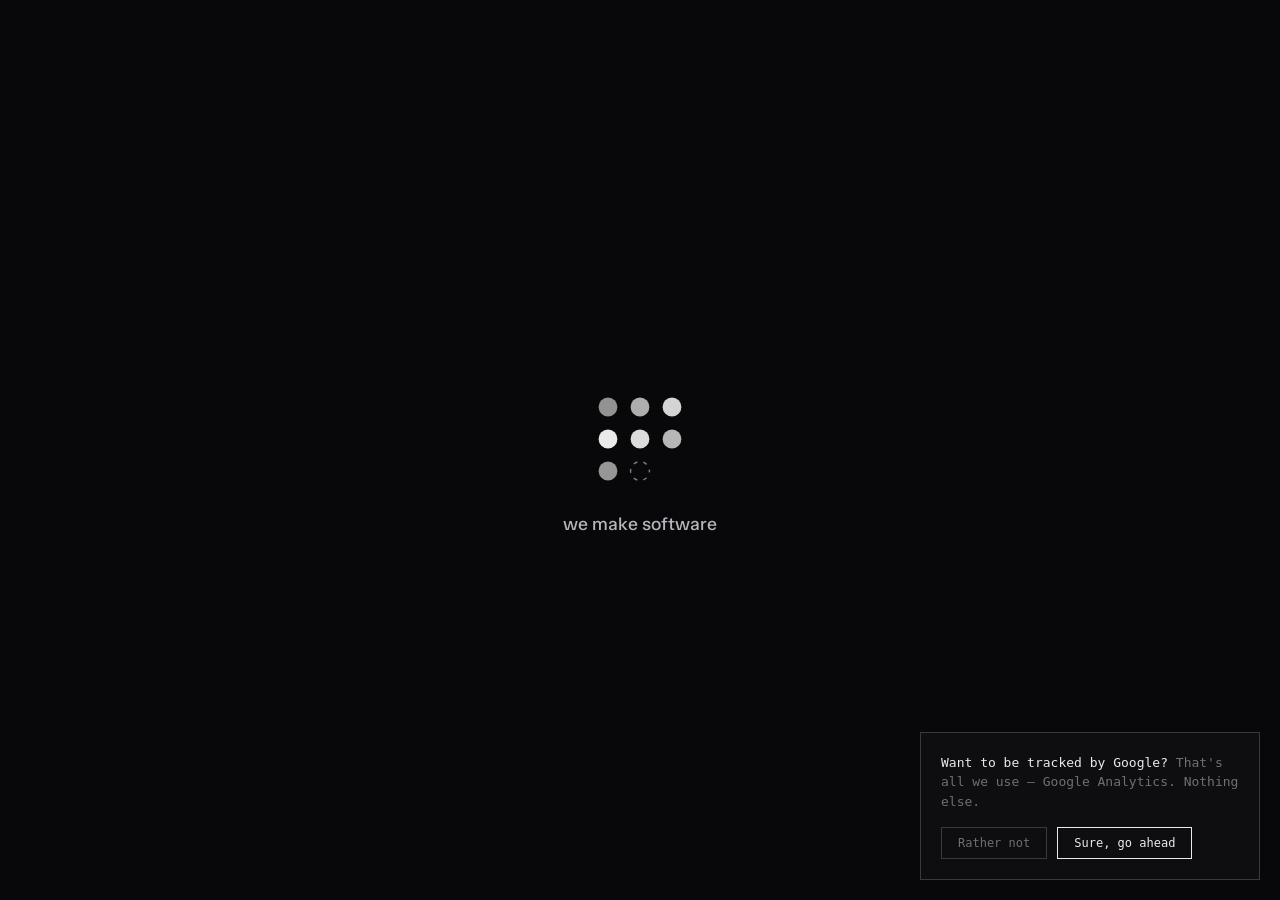
==== commit 29821e10: "feat: the eighth dot — complete the logo, break the site Your cursor is the missing eighth dot. Drag" ====
--- a/index.html
+++ b/index.html
@@ -3,8 +3,8 @@
 <head>
     <meta charset="UTF-8">
     <meta name="viewport" content="width=device-width, initial-scale=1.0">
-    <title>Eight — Digital Products</title>
-    <meta name="description" content="Eight builds digital products — SaaS tools and Shopify themes crafted with precision.">
+    <title>Eight — we make software</title>
+    <meta name="description" content="Eight is a small software studio in Bristol. Est. 2012. We make software.">
     <meta name="theme-color" content="#08080A">
 
     <link rel="icon" type="image/png" href="/favicon-96x96.png" sizes="96x96" />
@@ -13,908 +13,86 @@
     <link rel="apple-touch-icon" sizes="180x180" href="/apple-touch-icon.png" />
     <link rel="manifest" href="/site.webmanifest" />
 
-    <!-- Google Fonts: TASA Orbiter (variable, 400-800) -->
+    <!-- TASA Orbiter — display face for the tagline only -->
     <link rel="preconnect" href="https://fonts.googleapis.com">
     <link rel="preconnect" href="https://fonts.gstatic.com" crossorigin>
-    <link rel="preload" as="style" href="https://fonts.googleapis.com/css2?family=TASA+Orbiter:wght@400..800&display=swap">
     <link href="https://fonts.googleapis.com/css2?family=TASA+Orbiter:wght@400..800&display=swap" rel="stylesheet">
 
     <style>
-        /* ── CSS Reset ── */
-        *, *::before, *::after {
-            margin: 0;
-            padding: 0;
-            box-sizing: border-box;
-        }
-
-        /* ── Custom Properties ── */
+        /* ── Reset ── */
+        *, *::before, *::after { margin: 0; padding: 0; box-sizing: border-box; }
+
         :root {
-            /* Base palette */
             --bg: #08080A;
             --fg: #EAEAEA;
-            --fg-muted: #787878;
+            --fg-muted: #6E6E76;
             --fg-subtle: #3a3a3a;
-
-            /* Product accent colours */
-            --accent-signal: #E8A849;
-            --accent-forge: #5B8DEF;
-            --accent-meridian: #6BAF8D;
-            --accent-vault: #7B6FD4;
-            --accent-prism: #D4708F;
-            --accent-relay: #4DBDB9;
-            --accent-atlas: #B8A99A;
-            --accent-orbit: #9B8EC4;
-            --accent-themestack: #C97B4B;
-
-            /* Font stacks */
-            --font-display: 'TASA Orbiter', sans-serif;
-            --font-body: 'TASA Orbiter', sans-serif;
-
-            /* Easing curves */
-            --ease-out: cubic-bezier(0.16, 1, 0.3, 1);
-            --ease-in-out: cubic-bezier(0.65, 0, 0.35, 1);
-        }
-
-        /* ── HTML ── */
-        html {
-            scroll-behavior: smooth;
-        }
-
-        /* ── Body ── */
+            --mono: ui-monospace, 'SF Mono', 'Cascadia Mono', Menlo, Consolas, monospace;
+        }
+
+        html, body { height: 100%; }
+
         body {
-            font-family: var(--font-body);
-            background-color: var(--bg);
+            background: var(--bg);
             color: var(--fg);
+            font-family: var(--mono);
+            overflow: hidden;
             -webkit-font-smoothing: antialiased;
-            -moz-osx-font-smoothing: grayscale;
-            overflow-x: hidden;
-            line-height: 1.5;
-        }
-
-        /* ── Scrollbar ── */
-        ::-webkit-scrollbar { width: 6px; }
-        ::-webkit-scrollbar-track { background: var(--bg); }
-        ::-webkit-scrollbar-thumb { background: var(--fg-subtle); border-radius: 3px; }
-        ::-webkit-scrollbar-thumb:hover { background: var(--fg-muted); }
-
-        /* ── Selection ── */
-        ::selection {
-            background: var(--fg);
-            color: var(--bg);
-        }
-
-        /* ── Link Reset ── */
-        a {
-            color: inherit;
-            text-decoration: none;
-        }
-
-        /* ── Container ── */
-        .container {
-            max-width: 1320px;
-            margin: 0 auto;
-            padding: 0 40px;
-        }
-
-        @media (max-width: 768px) {
-            .container { padding: 0 20px; }
-        }
-
-        /* ── Keyframes ── */
-        @keyframes fadeUp {
-            from { opacity: 0; transform: translateY(15px); }
-            to { opacity: 1; transform: translateY(0); }
-        }
-
-        @keyframes scrollLine {
-            from { height: 0; }
-            to { height: 60px; }
-        }
-
-        @keyframes fadeIn {
-            from { opacity: 0; }
-            to { opacity: 1; }
-        }
-
-        /* ── Nav ── */
-        #nav {
+        }
+
+        /* The visitor's cursor IS the eighth dot — hide the native one
+           on precise pointers only. UI overlays restore it. */
+        @media (pointer: fine) {
+            body { cursor: none; }
+            .consent, .consent * { cursor: auto; }
+            .consent button { cursor: pointer; }
+        }
+
+        #stage {
             position: fixed;
-            top: 0;
+            inset: 0;
+            display: block;
+            touch-action: none;
+        }
+
+        #stage:focus { outline: none; }
+        #stage:focus-visible {
+            outline: 1px dashed rgba(234, 234, 234, 0.35);
+            outline-offset: -10px;
+        }
+
+        /* ── Stats line ── */
+        .stats {
+            position: fixed;
             left: 0;
             right: 0;
-            z-index: 100;
-            padding: 24px 0;
+            bottom: 26px;
+            text-align: center;
+            font-size: 11px;
+            letter-spacing: 0.18em;
+            color: var(--fg-muted);
             opacity: 0;
-            transform: translateY(-10px);
+            transition: opacity 0.9s ease;
             pointer-events: none;
-            transition:
-                opacity 0.6s var(--ease-out),
-                transform 0.6s var(--ease-out),
-                background 0.6s var(--ease-out),
-                padding 0.6s var(--ease-out);
-        }
-
-        #nav.visible {
-            opacity: 1;
-            transform: translateY(0);
-            pointer-events: auto;
-        }
-
-        #nav.scrolled {
-            background: rgba(8, 8, 10, 0.92);
-            backdrop-filter: blur(20px);
-            -webkit-backdrop-filter: blur(20px);
-            padding: 16px 0;
-        }
-
-        #nav .container {
-            display: flex;
-            align-items: center;
-            justify-content: space-between;
-        }
-
-        .nav-wordmark {
-            display: flex;
-            align-items: center;
-            padding: 8px;
-            margin: -8px;
-        }
-
-        /* ── Nav Logo ── */
-        .nav-logo {
-            width: 30px;
-            height: 30px;
-            display: block;
-        }
-
-        .nav-logo .dot {
-            fill: var(--fg);
-            opacity: 0;
-            transform-origin: center;
-            transform-box: fill-box;
-            transform: scale(0);
-            transition: opacity 0.4s var(--ease-out), transform 0.4s var(--ease-out);
-        }
-
-        /* Dots scale in row-by-row when nav becomes visible */
-        #nav.visible .nav-logo .dot {
-            opacity: 1;
-            transform: scale(1);
-        }
-        #nav.visible .nav-logo .dot-r1 { transition-delay: 0.1s; }
-        #nav.visible .nav-logo .dot-r2 { transition-delay: 0.2s; }
-        #nav.visible .nav-logo .dot-r3 { transition-delay: 0.3s; }
-
-        /* Nav hover flicker */
-        @keyframes navDotFlicker {
-            0%   { opacity: 1; }
-            50%  { opacity: 0.15; }
-            100% { opacity: 1; }
-        }
-
-        .nav-links {
-            list-style: none;
-            display: flex;
-            gap: 24px;
-        }
-
-        .nav-links a {
-            font-size: 14px;
-            color: var(--fg-muted);
-            transition: color 0.3s var(--ease-out);
-        }
-
-        .nav-links a:hover {
-            color: var(--fg);
-        }
-
-        /* ── Hero ── */
-        .hero {
-            min-height: 100vh;
+            user-select: none;
+        }
+        .stats.visible { opacity: 1; }
+
+        /* ── No-JS fallback ── */
+        .noscript {
+            position: fixed;
+            inset: 0;
             display: flex;
             flex-direction: column;
-            justify-content: center;
-            align-items: center;
-            text-align: center;
-            overflow: hidden;
-            position: relative;
-        }
-
-        .hero-title {
-            font-size: 0;
-            line-height: 0;
-            display: flex;
             align-items: center;
             justify-content: center;
-        }
-
-        /* ── Hero Logo (Dot Grid) ── */
-        .hero-logo {
-            width: clamp(52px, 9vw, 120px);
-            height: auto;
-            display: block;
-        }
-
-        .hero-logo .dot {
-            fill: var(--fg);
-            opacity: 0;
-            transform-origin: center;
-            transform-box: fill-box;
-        }
-
-        /* Constellation Snap: each dot flies in from a unique scattered position */
-        .hero-logo #dot-1 { animation: dotSnap1 0.7s var(--ease-out) 0.3s forwards, dotBreathe 6s var(--ease-in-out) 2.5s infinite; }
-        .hero-logo #dot-2 { animation: dotSnap2 0.7s var(--ease-out) 0.38s forwards, dotBreathe 6s var(--ease-in-out) 3.0s infinite; }
-        .hero-logo #dot-3 { animation: dotSnap3 0.7s var(--ease-out) 0.46s forwards, dotBreathe 6s var(--ease-in-out) 3.5s infinite; }
-        .hero-logo #dot-4 { animation: dotSnap4 0.7s var(--ease-out) 0.54s forwards, dotBreathe 6s var(--ease-in-out) 3.0s infinite; }
-        .hero-logo #dot-5 { animation: dotSnap5 0.7s var(--ease-out) 0.62s forwards, dotBreathe 6s var(--ease-in-out) 3.5s infinite; }
-        .hero-logo #dot-6 { animation: dotSnap6 0.7s var(--ease-out) 0.70s forwards, dotBreathe 6s var(--ease-in-out) 4.0s infinite; }
-        .hero-logo #dot-7 { animation: dotSnap7 0.7s var(--ease-out) 0.78s forwards, dotBreathe 6s var(--ease-in-out) 3.5s infinite; }
-        .hero-logo #dot-8 { animation: dotSnap8 0.7s var(--ease-out) 0.86s forwards, dotBreathe 6s var(--ease-in-out) 4.0s infinite; }
-
-        /* Scatter origins — dots converge from all directions */
-        @keyframes dotSnap1 {
-            from { opacity: 0; transform: translate(-180%, -220%) scale(0.4); }
-            to   { opacity: 1; transform: translate(0, 0) scale(1); }
-        }
-        @keyframes dotSnap2 {
-            from { opacity: 0; transform: translate(40%, -280%) scale(0.4); }
-            to   { opacity: 1; transform: translate(0, 0) scale(1); }
-        }
-        @keyframes dotSnap3 {
-            from { opacity: 0; transform: translate(200%, -160%) scale(0.4); }
-            to   { opacity: 1; transform: translate(0, 0) scale(1); }
-        }
-        @keyframes dotSnap4 {
-            from { opacity: 0; transform: translate(-240%, 60%) scale(0.4); }
-            to   { opacity: 1; transform: translate(0, 0) scale(1); }
-        }
-        @keyframes dotSnap5 {
-            from { opacity: 0; transform: translate(0, 0) scale(0); }
-            to   { opacity: 1; transform: translate(0, 0) scale(1); }
-        }
-        @keyframes dotSnap6 {
-            from { opacity: 0; transform: translate(260%, 40%) scale(0.4); }
-            to   { opacity: 1; transform: translate(0, 0) scale(1); }
-        }
-        @keyframes dotSnap7 {
-            from { opacity: 0; transform: translate(-160%, 240%) scale(0.4); }
-            to   { opacity: 1; transform: translate(0, 0) scale(1); }
-        }
-        @keyframes dotSnap8 {
-            from { opacity: 0; transform: translate(120%, 200%) scale(0.4); }
-            to   { opacity: 1; transform: translate(0, 0) scale(1); }
-        }
-
-        /* Breathing: diagonal luminance wave */
-        @keyframes dotBreathe {
-            0%, 100% { opacity: 1; }
-            50%      { opacity: 0.45; }
-        }
-
-        .hero-tagline {
-            font-family: var(--font-body);
-            font-size: clamp(16px, 2vw, 20px);
-            color: var(--fg-muted);
-            margin-top: 24px;
-            opacity: 0;
-            animation: fadeUp 0.8s var(--ease-out) 1.6s forwards;
-        }
-
-        .hero-scroll-line {
-            position: absolute;
-            bottom: 40px;
-            left: 50%;
-            transform: translateX(-50%);
-            width: 1px;
-            background: var(--fg-subtle);
-            height: 0;
-            animation: scrollLine 1.2s var(--ease-out) 2.2s forwards;
-        }
-
-        /* ── Products Section ── */
-        .products {
-            padding: 120px 0 80px;
-        }
-
-        .products-header {
-            display: flex;
-            justify-content: space-between;
-            align-items: baseline;
-            margin-bottom: 48px;
-        }
-
-        .products-label {
-            font-size: 13px;
-            text-transform: uppercase;
-            letter-spacing: 0.1em;
-            color: var(--fg-muted);
-        }
-
-        .products-count {
-            font-size: 13px;
-            color: var(--fg-muted);
-            letter-spacing: 0.05em;
-        }
-
-        /* ── Asymmetric Editorial Grid ── */
-        .products-grid {
-            display: grid;
-            grid-template-columns: repeat(12, 1fr);
-            gap: 3px;
-        }
-
-        /* Row 1: Large left (7 cols) + smaller right (5 cols) */
-        .product-card:nth-child(1) { grid-column: span 7; }
-        .product-card:nth-child(2) { grid-column: span 5; }
-
-        /* Row 2: Three roughly equal columns (4+4+4) */
-        .product-card:nth-child(3) { grid-column: span 4; }
-        .product-card:nth-child(4) { grid-column: span 4; }
-        .product-card:nth-child(5) { grid-column: span 4; }
-
-        /* Row 3: Inverted — smaller left (5 cols) + large right (7 cols) */
-        .product-card:nth-child(6) { grid-column: span 5; }
-        .product-card:nth-child(7) { grid-column: span 7; }
-
-        /* Row 4: Balanced pair (6+6) */
-        .product-card:nth-child(8) { grid-column: span 6; }
-        .product-card:nth-child(9) { grid-column: span 6; }
-
-        @media (max-width: 768px) {
-            .products-grid {
-                grid-template-columns: repeat(2, 1fr);
-            }
-            .product-card:nth-child(n) { grid-column: span 1; }
-            .product-card:nth-child(9) { grid-column: span 2; }
-        }
-
-        @media (max-width: 520px) {
-            .products-grid {
-                grid-template-columns: 1fr;
-            }
-            .product-card:nth-child(n) { grid-column: span 1; }
-
-            .products-grid.has-expanded .product-card.expanded {
-                padding: 24px 20px;
-            }
-
-            .product-visit-btn {
-                width: 100%;
-                justify-content: center;
-            }
-        }
-
-        /* ── Product Card ── */
-        .product-card {
-            position: relative;
-            overflow: hidden;
-            cursor: pointer;
-            min-height: 360px;
-            display: flex;
-            flex-direction: column;
-            justify-content: flex-end;
-            padding: 32px;
-            background: #0f0f11;
-            transition: transform 0.5s var(--ease-out), box-shadow 0.5s var(--ease-out);
-            outline: none;
-        }
-
-        /* Accent color wash — radial gradient from top-left corner */
-        .product-card::before {
-            content: '';
-            position: absolute;
-            inset: 0;
-            background: radial-gradient(
-                ellipse at 25% 15%,
-                color-mix(in srgb, var(--card-accent) 10%, transparent) 0%,
-                transparent 65%
-            );
-            opacity: 0.7;
-            transition: opacity 0.5s var(--ease-out);
-        }
-
-        .product-card:hover {
-            transform: translateY(-4px);
-            box-shadow: 0 24px 48px -12px rgba(0,0,0,0.6);
-        }
-
-        .product-card:hover::before {
-            opacity: 1;
-        }
-
-        .product-card:focus-visible {
-            outline: 2px solid var(--card-accent);
-            outline-offset: -2px;
-        }
-
-        .product-card-tag {
-            font-size: 11px;
-            font-weight: 500;
-            text-transform: uppercase;
-            letter-spacing: 0.1em;
-            color: var(--card-accent);
-            margin-bottom: 12px;
-            position: relative;
-            z-index: 1;
-        }
-
-        .product-card-name {
-            font-family: var(--font-display);
-            font-size: clamp(22px, 2.5vw, 38px);
-            font-weight: 600;
-            letter-spacing: -0.025em;
-            line-height: 1.1;
-            margin-bottom: 10px;
-            position: relative;
-            z-index: 1;
-        }
-
-        .product-card-desc {
-            font-size: 14px;
-            font-weight: 400;
-            color: var(--fg-muted);
-            line-height: 1.55;
-            max-width: 380px;
-            position: relative;
-            z-index: 1;
-        }
-
-        /* Arrow in top-right */
-        .product-card-arrow {
-            position: absolute;
-            top: 24px;
-            right: 24px;
-            width: 32px;
-            height: 32px;
-            display: flex;
-            align-items: center;
-            justify-content: center;
-            opacity: 0;
-            transform: translate(-6px, 6px);
-            transition: opacity 0.3s var(--ease-out), transform 0.3s var(--ease-out);
-            z-index: 1;
-        }
-
-        .product-card:hover .product-card-arrow {
-            opacity: 0.5;
-            transform: translate(0, 0);
-        }
-
-        .product-card-arrow svg {
-            width: 16px;
-            height: 16px;
-            stroke: var(--fg);
-            stroke-width: 1.5;
-            fill: none;
-        }
-
-        /* ── Abstract Visual Motifs ── */
-        .product-visual {
-            position: absolute;
-            top: 0;
-            right: 0;
-            width: 55%;
-            height: 65%;
-            opacity: 0.07;
-            transition: opacity 0.6s var(--ease-out), transform 0.8s var(--ease-out);
-            pointer-events: none;
-        }
-
-        .product-card:hover .product-visual {
-            opacity: 0.12;
-            transform: scale(1.04) rotate(1deg);
-        }
-
-        /* Product card background image */
-        .product-card-image {
-            position: absolute;
-            top: 0;
-            right: 0;
-            width: 55%;
-            height: 100%;
-            background-size: cover;
-            background-position: center;
-            opacity: 0.06;
-            transition: opacity 0.6s var(--ease-out);
-            pointer-events: none;
-            mask-image: linear-gradient(to left, rgba(0,0,0,0.5) 0%, transparent 80%);
-            -webkit-mask-image: linear-gradient(to left, rgba(0,0,0,0.5) 0%, transparent 80%);
-        }
-
-        .product-card:hover .product-card-image {
-            opacity: 0.12;
-        }
-
-        .product-card.expanded .product-card-image {
-            display: none;
-        }
-
-        /* Signal — flowing horizontal waveform lines */
-        .visual-signal {
-            background: repeating-linear-gradient(
-                0deg,
-                transparent 0px,
-                transparent 16px,
-                var(--card-accent) 16px,
-                var(--card-accent) 17px
-            );
-            mask-image: url("data:image/svg+xml,%3Csvg xmlns='http://www.w3.org/2000/svg' viewBox='0 0 200 120'%3E%3Cpath d='M0,60 Q30,20 60,60 T120,60 T180,60 T240,60' fill='none' stroke='white' stroke-width='50'/%3E%3C/svg%3E");
-            -webkit-mask-image: url("data:image/svg+xml,%3Csvg xmlns='http://www.w3.org/2000/svg' viewBox='0 0 200 120'%3E%3Cpath d='M0,60 Q30,20 60,60 T120,60 T180,60 T240,60' fill='none' stroke='white' stroke-width='50'/%3E%3C/svg%3E");
-            mask-size: cover;
-            -webkit-mask-size: cover;
-        }
-
-        /* Forge — intersecting diagonal planes */
-        .visual-forge {
-            background:
-                linear-gradient(35deg, transparent 42%, var(--card-accent) 42%, var(--card-accent) 42.5%, transparent 42.5%),
-                linear-gradient(-35deg, transparent 42%, var(--card-accent) 42%, var(--card-accent) 42.5%, transparent 42.5%),
-                linear-gradient(55deg, transparent 38%, var(--card-accent) 38%, var(--card-accent) 38.5%, transparent 38.5%);
-        }
-
-        /* Meridian — grid/graph paper pattern */
-        .visual-meridian {
-            background:
-                linear-gradient(0deg, transparent 96%, var(--card-accent) 96%) 0 0 / 100% 28px,
-                linear-gradient(90deg, transparent 96%, var(--card-accent) 96%) 0 0 / 28px 100%;
-        }
-
-        /* Vault — nested concentric rectangles */
-        .visual-vault {
-            top: 0;
-            right: 0;
-            width: calc(55% - 40px);
-            height: calc(65% - 40px);
-            margin: 20px;
-            border: 1px solid var(--card-accent);
-        }
-
-        .visual-vault::before {
-            content: '';
-            position: absolute;
-            inset: 16px;
-            border: 1px solid var(--card-accent);
-        }
-
-        .visual-vault::after {
-            content: '';
-            position: absolute;
-            inset: 32px;
-            border: 1px solid var(--card-accent);
-        }
-
-        /* Prism — overlapping translucent triangular shapes */
-        .visual-prism {
-            background:
-                linear-gradient(65deg, transparent 50%, color-mix(in srgb, var(--card-accent) 25%, transparent) 50%),
-                linear-gradient(130deg, transparent 45%, color-mix(in srgb, var(--card-accent) 15%, transparent) 45%),
-                linear-gradient(-10deg, transparent 65%, color-mix(in srgb, var(--card-accent) 20%, transparent) 65%);
-        }
-
-        /* Relay — dot matrix (connected nodes) */
-        .visual-relay {
-            background-image: radial-gradient(circle 2px at center, var(--card-accent) 100%, transparent 100%);
-            background-size: 28px 28px;
-            background-position: 14px 14px;
-        }
-
-        /* Atlas — topographic contour rings */
-        .visual-atlas {
-            width: 55%;
-            aspect-ratio: 1;
-            height: auto;
-            top: -10%;
-            right: -10%;
-            border-radius: 50%;
-            border: 1px solid var(--card-accent);
-        }
-
-        .visual-atlas::before {
-            content: '';
-            position: absolute;
-            inset: 22px;
-            border-radius: 50%;
-            border: 1px solid var(--card-accent);
-        }
-
-        .visual-atlas::after {
-            content: '';
-            position: absolute;
-            inset: 48px;
-            border-radius: 50%;
-            border: 1px solid var(--card-accent);
-        }
-
-        /* Orbit — concentric circles radiating out */
-        .visual-orbit {
-            width: 55%;
-            aspect-ratio: 1;
-            height: auto;
-            top: -5%;
-            right: -5%;
-            border-radius: 50%;
-            border: 1px solid var(--card-accent);
-        }
-
-        .visual-orbit::before {
-            content: '';
-            position: absolute;
-            inset: -28px;
-            border-radius: 50%;
-            border: 1px solid var(--card-accent);
-        }
-
-        .visual-orbit::after {
-            content: '';
-            position: absolute;
-            inset: -56px;
-            border-radius: 50%;
-            border: 1px solid var(--card-accent);
-        }
-
-        /* ThemeStack — stacked horizontal layers */
-        .visual-themestack {
-            background: repeating-linear-gradient(
-                180deg,
-                transparent 0px,
-                transparent 20px,
-                var(--card-accent) 20px,
-                var(--card-accent) 24px
-            );
-        }
-
-        /* ── Scroll Reveal ── */
-        .reveal {
-            opacity: 0;
-            transform: translateY(24px);
-            transition: opacity 0.7s var(--ease-out), transform 0.7s var(--ease-out);
-        }
-
-        .reveal.visible {
-            opacity: 1;
-            transform: translateY(0);
-        }
-
-        /* ── Product Expand State ── */
-        .products-grid.has-expanded .product-card {
-            opacity: 0;
-            transform: scale(0.96);
-            pointer-events: none;
-            transition: opacity 0.35s var(--ease-out), transform 0.35s var(--ease-out);
-        }
-
-        .products-grid.has-expanded .product-card.expanded {
-            opacity: 1;
-            transform: scale(1);
-            pointer-events: auto;
-            grid-column: 1 / -1 !important;
-            min-height: auto;
-            padding: 48px 40px;
-            cursor: default;
-            scroll-margin-top: 80px;
-            transition: opacity 0.4s var(--ease-out), transform 0.4s var(--ease-out);
-        }
-
-        /* Hide the short desc and arrow in expanded state, show close button */
-        .product-card.expanded .product-card-desc { display: none; }
-        .product-card.expanded .product-card-arrow { display: none; }
-        .product-card.expanded .product-close-btn { display: flex; }
-
-        /* Scale up the product name */
-        .product-card.expanded .product-card-name {
-            font-size: clamp(36px, 5vw, 72px);
-            margin-bottom: 8px;
-        }
-
-        /* Push visual motif to be more ambient in expanded state */
-        .product-card.expanded .product-visual {
-            width: 40%;
-            height: 100%;
-            opacity: 0.05;
-        }
-
-        /* Instant close — disable all transitions when snapping back */
-        .products-grid.instant-close .product-card {
-            transition: none !important;
-        }
-
-        /* ── Expanded Content ── */
-        .product-expanded-content {
-            position: relative;
-            z-index: 2;
-            margin-top: 32px;
-        }
-
-        /* Product expanded background image */
-        .product-expanded-image {
-            position: absolute;
-            top: 0;
-            right: 0;
-            bottom: 0;
-            width: 45%;
-            background-size: cover;
-            background-position: center;
-            mask-image: linear-gradient(to right, transparent 0%, rgba(0,0,0,0.3) 30%, rgba(0,0,0,0.5) 100%);
-            -webkit-mask-image: linear-gradient(to right, transparent 0%, rgba(0,0,0,0.3) 30%, rgba(0,0,0,0.5) 100%);
-            opacity: 0;
-            animation: fadeIn 1.5s var(--ease-out) 0.2s forwards;
-            z-index: 1;
-            pointer-events: none;
-        }
-
-        .product-expanded-desc {
-            font-size: 17px;
-            color: var(--fg-muted);
-            line-height: 1.7;
-            max-width: 600px;
-            margin-bottom: 48px;
-            opacity: 0;
-            animation: fadeUp 0.5s var(--ease-out) 0.1s forwards;
-        }
-
-        .product-expanded-features {
-            display: grid;
-            grid-template-columns: repeat(2, 1fr);
             gap: 28px;
-            padding-top: 36px;
-            border-top: 1px solid var(--fg-subtle);
-            max-width: 55%;
-        }
-
-        .feature-item {
-            opacity: 0;
-            animation: fadeUp 0.4s var(--ease-out) forwards;
-        }
-
-        .feature-item:nth-child(1) { animation-delay: 0.15s; }
-        .feature-item:nth-child(2) { animation-delay: 0.2s; }
-        .feature-item:nth-child(3) { animation-delay: 0.25s; }
-        .feature-item:nth-child(4) { animation-delay: 0.3s; }
-
-        .feature-item h3 {
-            font-family: var(--font-display);
-            font-size: 15px;
-            font-weight: 500;
-            margin-bottom: 8px;
-            letter-spacing: -0.01em;
-        }
-
-        .feature-item p {
-            font-size: 14px;
-            color: var(--fg-muted);
-            line-height: 1.6;
-        }
-
-        .product-expanded-actions {
-            margin-top: 48px;
-            opacity: 0;
-            animation: fadeUp 0.4s var(--ease-out) 0.3s forwards;
-        }
-
-        .product-visit-btn {
-            display: inline-flex;
-            align-items: center;
-            gap: 8px;
-            padding: 14px 32px;
-            border: 1px solid var(--card-accent);
-            color: var(--card-accent);
-            font-family: var(--font-body);
-            font-size: 14px;
-            font-weight: 500;
-            letter-spacing: 0.02em;
-            background: transparent;
-            cursor: pointer;
-            transition: background 0.3s var(--ease-out), color 0.3s var(--ease-out);
-        }
-
-        .product-visit-btn:hover:not(:disabled) {
-            background: var(--card-accent);
-            color: var(--bg);
-        }
-
-        .product-visit-btn:disabled {
-            opacity: 0.4;
-            cursor: default;
-            border-color: var(--fg-subtle);
-            color: var(--fg-muted);
-        }
-
-        .product-visit-btn svg {
-            width: 14px;
-            height: 14px;
-            stroke: currentColor;
-            stroke-width: 1.5;
-            fill: none;
-        }
-
-        /* Close button — positioned relative to the card */
-        .product-close-btn {
-            display: none;
-            position: absolute;
-            top: 16px;
-            right: 16px;
-            width: 44px;
-            height: 44px;
-            align-items: center;
-            justify-content: center;
-            cursor: pointer;
-            background: none;
-            border: none;
-            color: var(--fg-muted);
-            transition: color 0.3s var(--ease-out);
-            opacity: 0;
-            animation: fadeIn 0.3s var(--ease-out) 0.1s forwards;
-            z-index: 10;
-        }
-
-        .product-close-btn:hover { color: var(--fg); }
-
-        .product-close-btn svg {
-            width: 20px;
-            height: 20px;
-            stroke: currentColor;
-            stroke-width: 1.5;
-            fill: none;
-        }
-
-        /* ── Color Bleed on Body ── */
-        @keyframes colorBleedIn {
-            from { opacity: 0; }
-            to { opacity: 0.06; }
-        }
-
-        body.product-open::after {
-            content: '';
-            position: fixed;
-            inset: 0;
-            pointer-events: none;
-            z-index: -1;
-            background: radial-gradient(
-                ellipse at 50% 20%,
-                var(--active-accent) 0%,
-                transparent 65%
-            );
-            opacity: 0;
-            animation: colorBleedIn 0.7s var(--ease-in-out) forwards;
-        }
-
-        /* Responsive: stack features on mobile */
-        @media (max-width: 768px) {
-            .product-expanded-features {
-                grid-template-columns: 1fr;
-                gap: 24px;
-                max-width: 100%;
-            }
-
-            .products-grid.has-expanded .product-card.expanded {
-                padding: 32px 24px;
-            }
-
-            .product-expanded-image {
-                display: none;
-            }
-        }
-
-        /* ── Footer ── */
-        footer {
-            padding: 64px 0;
-            border-top: 1px solid var(--fg-subtle);
-            margin-top: 120px;
-        }
-
-        .footer-inner {
-            text-align: left;
-        }
-
-        .footer-quiet {
-            font-size: 12px;
-            color: var(--fg-muted);
-            line-height: 1.7;
-            white-space: nowrap;
-        }
-
-        /* ── Cookie Consent ── */
+            background: var(--bg);
+        }
+        .noscript svg { width: 64px; height: 64px; }
+        .noscript p { font-size: 14px; letter-spacing: 0.08em; }
+
+        /* ── Cookie consent ── */
         .consent {
             position: fixed;
             bottom: 20px;
@@ -923,19 +101,10 @@
             max-width: 340px;
             opacity: 0;
             transform: translateY(12px);
-            transition: opacity 0.5s var(--ease-out), transform 0.5s var(--ease-out);
-        }
-
-        .consent.visible {
-            opacity: 1;
-            transform: translateY(0);
-        }
-
-        .consent.hiding {
-            opacity: 0;
-            transform: translateY(8px);
-            transition: opacity 0.3s var(--ease-in-out), transform 0.3s var(--ease-in-out);
-        }
+            transition: opacity 0.5s ease, transform 0.5s ease;
+        }
+        .consent.visible { opacity: 1; transform: translateY(0); }
+        .consent.hiding { opacity: 0; transform: translateY(8px); }
 
         .consent-inner {
             display: flex;
@@ -947,541 +116,893 @@
             -webkit-backdrop-filter: blur(20px);
             border: 1px solid var(--fg-subtle);
         }
-
-        .consent-text {
-            font-size: 13px;
-            color: var(--fg-muted);
-            line-height: 1.5;
-        }
-
-        .consent-text strong {
-            color: var(--fg);
-            font-weight: 500;
-        }
-
-        .consent-actions {
-            display: flex;
-            gap: 10px;
-        }
-
+        .consent-text { font-size: 13px; color: var(--fg-muted); line-height: 1.5; }
+        .consent-text strong { color: var(--fg); font-weight: 500; }
+        .consent-actions { display: flex; gap: 10px; }
         .consent-btn {
-            font-family: var(--font-body);
+            font-family: var(--mono);
             font-size: 12px;
-            font-weight: 500;
-            letter-spacing: 0.02em;
             padding: 8px 16px;
             border: 1px solid var(--fg-subtle);
             background: transparent;
             color: var(--fg-muted);
-            cursor: pointer;
-            transition: border-color 0.3s var(--ease-out), color 0.3s var(--ease-out), background 0.3s var(--ease-out);
-        }
-
-        .consent-btn:hover {
-            border-color: var(--fg-muted);
-            color: var(--fg);
-        }
-
-        .consent-btn--accept {
-            border-color: var(--fg);
-            color: var(--fg);
-        }
-
-        .consent-btn--accept:hover {
-            background: var(--fg);
-            color: var(--bg);
-        }
+            transition: border-color 0.3s ease, color 0.3s ease, background 0.3s ease;
+        }
+        .consent-btn:hover { border-color: var(--fg-muted); color: var(--fg); }
+        .consent-btn--accept { border-color: var(--fg); color: var(--fg); }
+        .consent-btn--accept:hover { background: var(--fg); color: var(--bg); }
 
         @media (max-width: 480px) {
-            .consent {
-                right: 12px;
-                bottom: 12px;
-                left: 12px;
-                max-width: none;
-            }
-        }
-
-        /* ── Reduced Motion ── */
-        @media (prefers-reduced-motion: reduce) {
-            *, *::before, *::after {
-                animation-duration: 0.01ms !important;
-                animation-iteration-count: 1 !important;
-                transition-duration: 0.01ms !important;
-            }
-            html { scroll-behavior: auto; }
-            .reveal {
-                opacity: 1;
-                transform: none;
-            }
-            .hero-logo .dot {
-                opacity: 1 !important;
-                transform: none !important;
-            }
-            .nav-logo .dot {
-                opacity: 1 !important;
-                transform: none !important;
-            }
-            .hero-tagline {
-                opacity: 1;
-            }
-            .hero-scroll-line {
-                height: 60px;
-            }
-            #nav.visible {
-                opacity: 1;
-                transform: none;
-                pointer-events: auto;
-            }
+            .consent { right: 12px; bottom: 12px; left: 12px; max-width: none; }
         }
     </style>
 </head>
 
 <body>
 
-    <!-- Navigation -->
-    <nav id="nav">
-        <div class="container">
-            <a href="#/" class="nav-wordmark" aria-label="Eight — home">
-                <svg class="nav-logo" viewBox="0 0 100 100" aria-hidden="true" xmlns="http://www.w3.org/2000/svg">
-                    <circle class="dot dot-r1 dot-c1" cx="16" cy="16" r="10"/>
-                    <circle class="dot dot-r1 dot-c2" cx="50" cy="16" r="10"/>
-                    <circle class="dot dot-r1 dot-c3" cx="84" cy="16" r="10"/>
-                    <circle class="dot dot-r2 dot-c1" cx="16" cy="50" r="10"/>
-                    <circle class="dot dot-r2 dot-c2" cx="50" cy="50" r="10"/>
-                    <circle class="dot dot-r2 dot-c3" cx="84" cy="50" r="10"/>
-                    <circle class="dot dot-r3 dot-c1" cx="16" cy="84" r="10"/>
-                    <circle class="dot dot-r3 dot-c2" cx="50" cy="84" r="10"/>
-                </svg>
-            </a>
-            <ul class="nav-links">
-                <li><a href="#products">Products</a></li>
-            </ul>
+    <canvas id="stage" tabindex="0" role="button"
+        aria-label="The Eight logo with one dot missing. Press Enter to place the eighth dot."></canvas>
+
+    <p class="stats" id="stats">est 2012.&ensp;bristol.</p>
+
+    <noscript>
+        <div class="noscript">
+            <svg viewBox="0 0 100 100" aria-label="Eight" role="img" xmlns="http://www.w3.org/2000/svg">
+                <circle cx="16" cy="16" r="10" fill="#EAEAEA"/><circle cx="50" cy="16" r="10" fill="#EAEAEA"/>
+                <circle cx="84" cy="16" r="10" fill="#EAEAEA"/><circle cx="16" cy="50" r="10" fill="#EAEAEA"/>
+                <circle cx="50" cy="50" r="10" fill="#EAEAEA"/><circle cx="84" cy="50" r="10" fill="#EAEAEA"/>
+                <circle cx="16" cy="84" r="10" fill="#EAEAEA"/><circle cx="50" cy="84" r="10" fill="#EAEAEA"/>
+            </svg>
+            <p>we make software</p>
         </div>
-    </nav>
-
-    <!-- Main Content -->
-    <main>
-        <section class="hero" id="hero">
-            <h1 class="hero-title">
-                <svg class="hero-logo" viewBox="0 0 100 100" aria-label="Eight" role="img" xmlns="http://www.w3.org/2000/svg">
-                    <title>Eight</title>
-                    <circle class="dot dot-r1 dot-c1" id="dot-1" cx="16" cy="16" r="10"/>
-                    <circle class="dot dot-r1 dot-c2" id="dot-2" cx="50" cy="16" r="10"/>
-                    <circle class="dot dot-r1 dot-c3" id="dot-3" cx="84" cy="16" r="10"/>
-                    <circle class="dot dot-r2 dot-c1" id="dot-4" cx="16" cy="50" r="10"/>
-                    <circle class="dot dot-r2 dot-c2" id="dot-5" cx="50" cy="50" r="10"/>
-                    <circle class="dot dot-r2 dot-c3" id="dot-6" cx="84" cy="50" r="10"/>
-                    <circle class="dot dot-r3 dot-c1" id="dot-7" cx="16" cy="84" r="10"/>
-                    <circle class="dot dot-r3 dot-c2" id="dot-8" cx="50" cy="84" r="10"/>
-                </svg>
-            </h1>
-            <p class="hero-tagline">We make digital products.</p>
-            <div class="hero-scroll-line"></div>
-        </section>
-        <section class="products" id="products">
-            <div class="container">
-                <div class="products-header reveal">
-                    <h2 class="products-label">Products</h2>
-                    <span class="products-count">01—09</span>
-                </div>
-                <div class="products-grid" id="productsGrid">
-                    <!-- Cards injected by JS -->
-                </div>
-            </div>
-        </section>
-    </main>
-
-    <!-- Footer -->
-    <footer>
-        <div class="container">
-            <div class="footer-inner">
-                <p class="footer-quiet">We're not currently hiring, and don't publicise our emails. We also don't have socials. We prefer the quiet.</p>
-            </div>
-        </div>
-    </footer>
+    </noscript>
 
     <script>
-        // ── Scroll-aware nav ──
-        const nav = document.getElementById('nav');
-        const hero = document.getElementById('hero');
-
-        // IntersectionObserver: show nav when hero is out of view
-        const heroObserver = new IntersectionObserver((entries) => {
-            entries.forEach((entry) => {
-                if (!entry.isIntersecting) {
-                    nav.classList.add('visible');
+    (function () {
+        'use strict';
+
+        const canvas = document.getElementById('stage');
+        const ctx = canvas.getContext('2d');
+        const statsEl = document.getElementById('stats');
+
+        const reduced = window.matchMedia('(prefers-reduced-motion: reduce)').matches;
+        const coarse = window.matchMedia('(pointer: coarse)').matches;
+
+        const FG = '#EAEAEA';
+        const BG = '#08080A';
+        const CYAN = 'rgba(0, 255, 255, 0.8)';
+        const MAGENTA = 'rgba(255, 0, 255, 0.8)';
+        const GREEN = '#3BFF71';
+        const MONO = 'ui-monospace, "SF Mono", "Cascadia Mono", Menlo, Consolas, monospace';
+        const DISPLAY = '"TASA Orbiter", "Avenir Next", "Segoe UI", sans-serif';
+        const TAG_FG = '#B4B4BC';    // tagline sits between the dots (bright) and the stats line (dim)
+
+        const MSG_MAIN = 'we make software';
+
+        // ── The crash logs (green terminal, after the chaos peak) ──
+        // A different one plays each time. All of them end with 'ok.'
+        const LOGS = [
+            [
+                { txt: 'panic: unexpected dot at position 8', pre: 0 },
+                { txt: '', pre: 120 },
+                { txt: '$ git blame', pre: 380 },
+                { txt: 'fatal: it was you', pre: 260 },
+                { txt: '', pre: 120 },
+                { txt: '$ make it stop', pre: 520 },
+                { txt: "make: *** no rule to make target 'stop'.", pre: 180 },
+                { txt: '', pre: 120 },
+                { txt: '$ reboot', pre: 640 },
+                { txt: 'ok.', pre: 320 }
+            ],
+            [
+                { txt: 'segmentation fault (core dumped)', pre: 0 },
+                { txt: '', pre: 120 },
+                { txt: '$ reboot', pre: 420 },
+                { txt: 'reboot: permission denied', pre: 220 },
+                { txt: '', pre: 120 },
+                { txt: '$ sudo reboot', pre: 520 },
+                { txt: '[sudo] password for visitor:', pre: 200 },
+                { txt: '········', pre: 380 },
+                { txt: '', pre: 120 },
+                { txt: 'ok.', pre: 420 }
+            ],
+            [
+                { txt: 'error: dot 8 is not responding', pre: 0 },
+                { txt: '', pre: 120 },
+                { txt: 'force quit? [Y/n] y', pre: 520 },
+                { txt: 'unsaved changes will be lost. continue? [Y/n] y', pre: 420 },
+                { txt: 'really? [Y/n] Y', pre: 520 },
+                { txt: '', pre: 120 },
+                { txt: 'rebooting…', pre: 420 },
+                { txt: 'ok.', pre: 320 }
+            ],
+            [
+                { txt: 'kernel panic: dot overflow at position 8', pre: 0 },
+                { txt: '', pre: 120 },
+                { txt: '$ reboot', pre: 380 },
+                { txt: 'sh: reboot: command not found', pre: 200 },
+                { txt: '', pre: 120 },
+                { txt: '$ ls', pre: 460 },
+                { txt: 'reboot.sh', pre: 180 },
+                { txt: '', pre: 120 },
+                { txt: '$ ./reboot.sh', pre: 460 },
+                { txt: 'ok.', pre: 320 }
+            ]
+        ];
+        const CHAR_MS = 16;
+
+        function buildSched(log) {
+            let t = 350;
+            const s = log.map(l => {
+                t += l.pre;
+                const start = t;
+                t += l.txt.length * CHAR_MS;
+                return { txt: l.txt, start: start };
+            });
+            s.total = t + 900;   // hold on the blinking cursor before reboot
+            return s;
+        }
+
+        let sched = buildSched(LOGS[0]);
+        let lastLogIdx = -1;
+
+        // green fragments that bleed into the late peak
+        const FRAGS = ['panic:', '0x0008', 'SIGSEGV', 'core dumped', 'at grid.js:8', '[FAILED]', 'oom: dot 8'];
+
+        // ── Layout ──
+        let W, H, DPR, S, R, CX, CY, TEXT_Y, FONT_PX, TAG_PX, SNAP;
+        let slots = [];              // 9 grid positions; index 7 is the empty socket
+        const SOCKET = 7;            // the eighth dot (bottom-middle). Nine stays empty — we're called Eight.
+
+        function layout() {
+            DPR = Math.min(window.devicePixelRatio || 1, 2);
+            W = window.innerWidth;
+            H = window.innerHeight;
+            canvas.width = Math.round(W * DPR);
+            canvas.height = Math.round(H * DPR);
+            canvas.style.width = W + 'px';
+            canvas.style.height = H + 'px';
+            ctx.setTransform(DPR, 0, 0, DPR, 0, 0);
+
+            S = Math.round(Math.min(32, Math.max(22, Math.min(W, H) * 0.0425)));
+            R = S * (10 / 34);       // real logo proportions (r10 / 34u spacing)
+            SNAP = Math.max(S * 0.9, 30);
+            CX = Math.round(W / 2);
+            CY = Math.round(H / 2 - S * 0.35);
+            TEXT_Y = Math.round(CY + S + R + Math.max(44, S * 1.4));
+            FONT_PX = Math.max(12, Math.round(S * 0.42));
+            TAG_PX = Math.max(15, Math.round(S * 0.56));
+
+            slots = [];
+            for (let i = 0; i < 9; i++) {
+                const col = i % 3, row = Math.floor(i / 3);
+                slots.push({ x: CX + (col - 1) * S, y: CY + (row - 1) * S });
+            }
+        }
+
+        // ── State ──
+        // phase: idle | snapping | show | eject
+        const state = {
+            phase: 'idle',
+            phaseT0: 0,
+            snapFrom: null,
+            ejectTo: null,       // null → fade out in place
+            armed: true,         // guards against instant re-trigger while the pointer still sits in the socket
+            completions: 0
+        };
+
+        const pointer = { x: -200, y: -200, seen: false, overUI: false, down: false };
+        const dot = { x: -200, y: -200, alpha: 0, targetAlpha: 0 };
+
+        // ── Show timeline (ms after snap) ──
+        const T_PULSE = 650;
+        const T_STILL = 1500;
+        const T_BUILD_END = 4200;                       // level ramps 0→10
+        const T_PEAK_END = 8600;                        // grid detonates, everything goes
+        const T_TERM = T_PEAK_END;                      // hard cut to the green terminal
+        const ASSEMBLE_STAG = 85, ASSEMBLE_DUR = 680;
+        const TYPE_MS = 48;
+        const T_REDUCED_END = 3200;
+
+        // tail of the timeline depends on which crash log is playing
+        const tl = { assemble: 0, assemEnd: 0, typeStart: 0, typeEnd: 0, showEnd: 0 };
+
+        function computeTail() {
+            tl.assemble = T_TERM + sched.total;          // dots fly back in
+            tl.assemEnd = tl.assemble + ASSEMBLE_DUR + 7 * ASSEMBLE_STAG;
+            tl.typeStart = tl.assemEnd + 200;
+            tl.typeEnd = tl.typeStart + MSG_MAIN.length * TYPE_MS;
+            tl.showEnd = tl.typeEnd + 500;
+        }
+        computeTail();
+
+        const SCATTER = [
+            [-3.2, -3.9], [0.7, -4.6], [3.6, -2.9],
+            [-4.3, 1.1], [0, 0], [4.6, 0.7],
+            [-2.9, 4.3], [2.1, 3.6]
+        ];
+
+        // ── Helpers ──
+        const rand = n => Math.random() * n;
+        const clamp01 = t => Math.max(0, Math.min(1, t));
+        const easeOutCubic = t => 1 - Math.pow(1 - t, 3);
+        const easeInQuad = t => t * t;
+        const easeInOutCubic = t => t < 0.5 ? 4 * t * t * t : 1 - Math.pow(-2 * t + 2, 3) / 2;
+        const easeOutBack = t => { const c = 1.70158; return 1 + (c + 1) * Math.pow(t - 1, 3) + c * Math.pow(t - 1, 2); };
+        const dist = (ax, ay, bx, by) => Math.hypot(ax - bx, ay - by);
+
+        // Self-copy a slice of the canvas (source coords are device px).
+        function slice(sx, sy, sw, sh, dx, dy) {
+            sw = Math.max(1, sw); sh = Math.max(1, sh);
+            sy = Math.max(0, Math.min(H - sh, sy));
+            ctx.drawImage(canvas, sx * DPR, sy * DPR, sw * DPR, sh * DPR, dx, dy, sw, sh);
+        }
+
+        function setFont(px, weight) {
+            ctx.font = (weight || 500) + ' ' + (px || FONT_PX) + 'px ' + MONO;
+            try { ctx.letterSpacing = ((px || FONT_PX) * 0.08).toFixed(1) + 'px'; } catch (e) { /* older engines */ }
+        }
+
+        function setDisplayFont(px, weight) {
+            ctx.font = (weight || 500) + ' ' + px + 'px ' + DISPLAY;
+            try { ctx.letterSpacing = '0px'; } catch (e) { /* older engines */ }
+        }
+
+        function scrambleText(str) {
+            const GLYPHS = '01<>/\\#*{}!?';
+            const chars = str.split('');
+            const n = 1 + Math.floor(rand(3));
+            for (let i = 0; i < n; i++) {
+                const p = Math.floor(rand(chars.length));
+                if (chars[p] !== ' ') chars[p] = GLYPHS[Math.floor(rand(GLYPHS.length))];
+            }
+            return chars.join('');
+        }
+
+        function drawDot(x, y, radius, alpha) {
+            ctx.globalAlpha = alpha;
+            ctx.beginPath();
+            ctx.arc(x, y, radius, 0, Math.PI * 2);
+            ctx.fillStyle = FG;
+            ctx.fill();
+            ctx.globalAlpha = 1;
+        }
+
+        function drawAberratedDot(x, y, radius, level) {
+            const off = Math.min(14, level * 1.2);
+            ctx.globalAlpha = 0.7;
+            ctx.beginPath(); ctx.arc(x - off, y, radius, 0, Math.PI * 2); ctx.fillStyle = CYAN; ctx.fill();
+            ctx.beginPath(); ctx.arc(x + off, y, radius, 0, Math.PI * 2); ctx.fillStyle = MAGENTA; ctx.fill();
+            ctx.globalAlpha = 1;
+        }
+
+        // ── Ghost socket (the dotted outline waiting for dot #8) ──
+        let dashOffset = 0;
+
+        function drawSocket(now, proximity) {
+            const slot = slots[SOCKET];
+            let alpha = 0.5 + proximity * 0.4;
+            let radius = R;
+
+            if (coarse && !reduced) {
+                // gentle invitation pulse on touch devices
+                const p = 0.5 + 0.5 * Math.sin(now / 1200 * Math.PI * 2);
+                alpha = 0.42 + 0.2 * p;
+                radius = R * (1 + 0.05 * p);
+            }
+
+            ctx.save();
+            ctx.strokeStyle = 'rgba(234, 234, 234, ' + alpha.toFixed(3) + ')';
+            ctx.lineWidth = 1.5;
+            ctx.setLineDash([4, 6]);
+            ctx.lineDashOffset = dashOffset;
+            ctx.beginPath();
+            ctx.arc(slot.x, slot.y, radius, 0, Math.PI * 2);
+            ctx.stroke();
+            ctx.restore();
+        }
+
+        // ── Tagline ──
+        function drawText(text, level, opts) {
+            opts = opts || {};
+            setDisplayFont(TAG_PX, 500);
+            ctx.textBaseline = 'middle';
+
+            let display = (level > 6 && Math.random() < 0.3) ? scrambleText(text) : text;
+
+            const fullW = ctx.measureText(opts.anchor || display).width;
+            const x0 = CX - fullW / 2;
+            ctx.textAlign = 'left';
+
+            if (level > 0 && Math.random() < 0.12 * level) {
+                const i = level * 1.6;
+                ctx.fillStyle = CYAN;
+                ctx.fillText(display, x0 + (Math.random() - 0.5) * i, TEXT_Y + (Math.random() - 0.5) * i);
+                ctx.fillStyle = MAGENTA;
+                ctx.fillText(display, x0 + (Math.random() - 0.5) * i, TEXT_Y + (Math.random() - 0.5) * i);
+            }
+
+            ctx.fillStyle = TAG_FG;
+            ctx.fillText(display, x0, TEXT_Y);
+
+            if (opts.caret) {
+                const w = ctx.measureText(display).width;
+                const on = opts.caretBlink ? (Math.floor(performance.now() / 500) % 2 === 0) : true;
+                if (on) ctx.fillRect(x0 + w + TAG_PX * 0.15, TEXT_Y - TAG_PX * 0.55, TAG_PX * 0.5, TAG_PX * 1.1);
+            }
+        }
+
+        // ── Build-phase glitches ──
+        function fxScanline(level) {
+            if (Math.random() < 0.06 * level) {
+                const y = rand(H), h = 1 + rand(10);
+                slice(0, y, W, h, (Math.random() - 0.5) * 12 * level, y);
+            }
+        }
+
+        function fxVJump(level) {
+            if (Math.random() < 0.02 * level) {
+                slice(0, 0, W, H, 0, (Math.random() - 0.5) * level * 2);
+            }
+        }
+
+        function fxNoise(level, chance) {
+            // monochrome interference patches — no random RGB confetti
+            if (level > 5 && Math.random() < chance) {
+                const n = 3 + Math.floor(rand(8));
+                for (let i = 0; i < n; i++) {
+                    const g = 30 + Math.floor(rand(80));
+                    ctx.fillStyle = 'rgba(' + g + ',' + g + ',' + (g + 6) + ',0.8)';
+                    ctx.fillRect(rand(W), rand(H), 14 + rand(60), 6 + rand(34));
+                }
+            }
+        }
+
+        // ── Dot rain — the sky rains dots, not Matrix glyphs ──
+        let rain = [];
+
+        function updateRain(spawnRate, dtMs) {
+            for (let i = 0; i < spawnRate; i++) {
+                if (rain.length < 120 && Math.random() < 0.8) {
+                    rain.push({
+                        x: rand(W), y: -10,
+                        v: 260 + rand(520),
+                        r: 1.5 + rand(3),
+                        a: 0.25 + rand(0.55)
+                    });
+                }
+            }
+            rain = rain.filter(p => (p.y += p.v * dtMs / 1000) < H + 12);
+            rain.forEach(p => drawDot(p.x, p.y, p.r, p.a));
+        }
+
+        // ── Chaos peak: the grid detonates ──
+        const chaos = { on: false, dots: [], rollV: 0 };
+
+        function initChaos() {
+            chaos.on = true;
+            chaos.rollV = 0;
+            chaos.dots = [];
+            for (let i = 0; i < 8; i++) {
+                const sl = slots[i];
+                const ang = Math.atan2(sl.y - CY, sl.x - CX) + (Math.random() - 0.5) * 0.8;
+                const sp = 200 + rand(480);
+                chaos.dots.push({ x: sl.x, y: sl.y, vx: Math.cos(ang) * sp, vy: Math.sin(ang) * sp, r: R, main: true });
+            }
+            for (let i = 0; i < 36; i++) {
+                const ang = rand(Math.PI * 2), sp = 260 + rand(700);
+                chaos.dots.push({ x: CX, y: CY, vx: Math.cos(ang) * sp, vy: Math.sin(ang) * sp, r: 1.5 + rand(5), main: false });
+            }
+        }
+
+        function renderPeak(t, dtMs) {
+            const p = clamp01((t - T_BUILD_END) / (T_PEAK_END - T_BUILD_END));
+            const dt = dtMs / 1000;
+            const level = 10 + p * 6;
+
+            if (!chaos.on) initChaos();
+
+            // trail
+            ctx.fillStyle = 'rgba(8, 8, 10, 0.22)';
+            ctx.fillRect(0, 0, W, H);
+
+            ctx.save();
+            const shake = 4 + p * 12;
+            ctx.translate((Math.random() - 0.5) * shake, (Math.random() - 0.5) * shake);
+
+            // detonation shockwave (first 500ms of peak)
+            if (t - T_BUILD_END < 500) {
+                const q = (t - T_BUILD_END) / 500;
+                ctx.globalAlpha = (1 - q) * 0.7;
+                ctx.strokeStyle = FG;
+                ctx.lineWidth = 2;
+                ctx.beginPath();
+                ctx.arc(CX, CY, easeOutCubic(q) * Math.max(W, H) * 0.5, 0, Math.PI * 2);
+                ctx.stroke();
+                ctx.globalAlpha = 1;
+            }
+
+            // loose dots with physics
+            chaos.dots.forEach(d => {
+                d.x += d.vx * dt; d.y += d.vy * dt;
+                if ((d.x < d.r && d.vx < 0) || (d.x > W - d.r && d.vx > 0)) d.vx *= -0.92;
+                if ((d.y < d.r && d.vy < 0) || (d.y > H - d.r && d.vy > 0)) d.vy *= -0.92;
+                if (Math.random() < 0.06) { d.vx += (Math.random() - 0.5) * 600; d.vy += (Math.random() - 0.5) * 600; }
+                const rr = d.r * (0.7 + Math.random() * 0.8);
+                if (d.main && Math.random() < 0.5) drawAberratedDot(d.x, d.y, rr, level);
+                drawDot(d.x, d.y, rr, d.main ? 1 : 0.4 + Math.random() * 0.5);
+            });
+
+            // tagline, badly
+            drawText(MSG_MAIN, level);
+
+            // tagline echoes stamped everywhere
+            if (Math.random() < 0.3 + p * 0.55) {
+                const n = 1 + Math.floor(rand(4));
+                for (let i = 0; i < n; i++) {
+                    setDisplayFont(TAG_PX * (1 + rand(3)), 600);
+                    const cols = [FG, CYAN, MAGENTA];
+                    ctx.fillStyle = cols[Math.floor(rand(3))];
+                    ctx.globalAlpha = 0.2 + rand(0.5);
+                    ctx.fillText(scrambleText(MSG_MAIN), rand(W * 0.8), rand(H));
+                }
+                ctx.globalAlpha = 1;
+            }
+
+            // the terminal starts leaking through near the end
+            if (p > 0.7 && Math.random() < 0.35) {
+                setFont(Math.max(12, FONT_PX), 500);
+                ctx.fillStyle = GREEN;
+                ctx.globalAlpha = 0.3 + rand(0.45);
+                ctx.fillText(FRAGS[Math.floor(rand(FRAGS.length))], rand(W * 0.85), rand(H));
+                ctx.globalAlpha = 1;
+            }
+
+            ctx.restore();
+
+            // feedback warp: the frame eats itself
+            if (Math.random() < 0.3) {
+                ctx.save();
+                ctx.translate(CX, CY);
+                ctx.rotate((Math.random() - 0.5) * 0.06 * p);
+                const sc = 1 + (Math.random() - 0.5) * 0.06 * p;
+                ctx.scale(sc, sc);
+                ctx.translate(-CX, -CY);
+                ctx.globalAlpha = 0.8;
+                ctx.drawImage(canvas, 0, 0, canvas.width, canvas.height, 0, 0, W, H);
+                ctx.restore();
+                ctx.globalAlpha = 1;
+            }
+
+            // slice storm
+            if (p > 0.1 && Math.random() < 0.85) {
+                const bands = 6 + Math.floor(p * 18);
+                const bh = H / bands;
+                for (let i = 0; i < bands; i++) {
+                    if (Math.random() < 0.7) slice(0, i * bh, W, bh, (Math.random() - 0.5) * (10 + p * 80), i * bh);
+                }
+            }
+
+            // vertical roll (V-hold failure)
+            if (Math.random() < 0.08 * p) chaos.rollV = (Math.random() - 0.5) * 1400;
+            chaos.rollV *= 0.94;
+            if (Math.abs(chaos.rollV) > 40) {
+                slice(0, 0, W, H, 0, chaos.rollV * dt * 8);
+            }
+
+            // band inversion flickers (partial-screen, kept brief)
+            if (Math.random() < 0.15 * p) {
+                ctx.save();
+                ctx.globalCompositeOperation = 'difference';
+                ctx.fillStyle = '#fff';
+                ctx.fillRect(0, rand(H), W, 6 + rand(50));
+                ctx.restore();
+            }
+
+            fxNoise(level, 0.5);
+            updateRain(2 + Math.floor(p * 3), dtMs);
+        }
+
+        // ── Green terminal (the crash log) ──
+        function renderTerminal(tt, staticFull) {
+            ctx.fillStyle = '#040604';
+            ctx.fillRect(0, 0, W, H);
+
+            const f = Math.max(13, FONT_PX);
+            setFont(f, 500);
+            try { ctx.letterSpacing = '0px'; } catch (e) {}
+            const lh = Math.round(f * 1.75);
+
+            let maxW = 0;
+            for (const L of sched) maxW = Math.max(maxW, ctx.measureText(L.txt).width);
+            const x0 = Math.max(24, CX - maxW / 2);
+            const y0 = Math.max(56, CY - (sched.length * lh) / 2);
+
+            ctx.textAlign = 'left';
+            ctx.textBaseline = 'middle';
+            ctx.shadowColor = GREEN;
+            ctx.shadowBlur = 8;
+            ctx.fillStyle = GREEN;
+
+            let cursorX = x0, cursorY = y0, typing = false;
+            sched.forEach((L, i) => {
+                if (!staticFull && tt < L.start) return;
+                const n = staticFull ? L.txt.length
+                    : Math.min(L.txt.length, Math.floor((tt - L.start) / CHAR_MS));
+                const part = L.txt.slice(0, Math.max(0, n));
+                ctx.globalAlpha = L.txt.charAt(0) === '$' ? 1 : 0.88;
+                const y = y0 + i * lh;
+                if (part) ctx.fillText(part, x0, y);
+                cursorX = x0 + ctx.measureText(part).width;
+                cursorY = y;
+                if (!staticFull && n < L.txt.length) typing = true;
+            });
+            ctx.shadowBlur = 0;
+            ctx.globalAlpha = 1;
+
+            // green block cursor: solid while typing, blinking while thinking
+            const on = staticFull || typing || (Math.floor(tt / 400) % 2 === 0);
+            if (on) {
+                ctx.fillStyle = GREEN;
+                ctx.fillRect(cursorX + f * 0.2, cursorY - f * 0.55, f * 0.55, f * 1.1);
+            }
+
+            // CRT dressing: scanlines + vignette + the odd jitter
+            ctx.fillStyle = 'rgba(0, 0, 0, 0.18)';
+            for (let y = 0; y < H; y += 3) ctx.fillRect(0, y, W, 1);
+
+            const vg = ctx.createRadialGradient(CX, CY, Math.min(W, H) * 0.3, CX, CY, Math.max(W, H) * 0.75);
+            vg.addColorStop(0, 'rgba(0,0,0,0)');
+            vg.addColorStop(1, 'rgba(0,0,0,0.55)');
+            ctx.fillStyle = vg;
+            ctx.fillRect(0, 0, W, H);
+
+            if (!staticFull && Math.random() < 0.06) {
+                const y = rand(H);
+                slice(0, y, W, 2 + rand(6), (Math.random() - 0.5) * 8, y);
+            }
+        }
+
+        // ── Phase transitions ──
+        function beginSnap(fromX, fromY) {
+            state.phase = 'snapping';
+            state.phaseT0 = performance.now();
+            state.snapFrom = { x: fromX, y: fromY };
+            canvas.setAttribute('aria-label', 'Eighth dot placed. Enjoy the show.');
+        }
+
+        function beginShow() {
+            state.phase = 'show';
+            state.phaseT0 = performance.now();
+            state.completions++;
+            rain = [];
+            chaos.on = false;
+
+            // a different crash log each time, never the same one twice running
+            let idx = Math.floor(rand(LOGS.length));
+            if (idx === lastLogIdx) idx = (idx + 1) % LOGS.length;
+            lastLogIdx = idx;
+            sched = buildSched(LOGS[idx]);
+            computeTail();
+
+            if (window.gtag) window.gtag('event', 'eighth_dot_placed', { crash_log: idx });
+        }
+
+        function beginEject() {
+            state.phase = 'eject';
+            state.phaseT0 = performance.now();
+            state.ejectTo = (!coarse && pointer.seen && !pointer.overUI)
+                ? { x: pointer.x, y: pointer.y }
+                : null;
+            canvas.setAttribute('aria-label',
+                'The Eight logo with one dot missing. Press Enter to place the eighth dot.');
+        }
+
+        function backToIdle() {
+            state.phase = 'idle';
+            state.phaseT0 = performance.now();
+            state.armed = false;
+            dot.alpha = (!coarse && pointer.seen) ? 1 : 0;
+            dot.x = pointer.x; dot.y = pointer.y;
+        }
+
+        // ── Render: idle ──
+        function renderIdle(now, dtMs) {
+            ctx.fillStyle = BG;
+            ctx.fillRect(0, 0, W, H);
+
+            const slot = slots[SOCKET];
+
+            // cursor dot follows the pointer
+            if (!coarse && pointer.seen && !pointer.overUI) {
+                const k = reduced ? 1 : Math.min(1, dtMs * 0.018);
+                dot.x += (pointer.x - dot.x) * k;
+                dot.y += (pointer.y - dot.y) * k;
+                dot.targetAlpha = 1;
+            } else if (!pointer.down) {
+                dot.targetAlpha = 0;
+            }
+            dot.alpha += (dot.targetAlpha - dot.alpha) * Math.min(1, dtMs * 0.012);
+
+            const dNear = dist(dot.x, dot.y, slot.x, slot.y);
+            const proximity = dot.alpha > 0.5 ? clamp01(1 - dNear / (S * 3)) : 0;
+
+            dashOffset -= (1 + proximity * 3) * dtMs * 0.012;
+
+            // residents
+            for (let i = 0; i < 7; i++) {
+                const lean = residentLean(i);
+                drawDot(slots[i].x + lean[0], slots[i].y + lean[1], R, residentAlpha(i, now));
+            }
+
+            drawSocket(now, proximity);
+            drawText(MSG_MAIN, 0);
+
+            if (dot.alpha > 0.01) drawDot(dot.x, dot.y, R, dot.alpha);
+
+            // completion: the dot reaches the socket
+            if (!state.armed && (dNear > Math.max(S * 1.5, 50) || dot.alpha < 0.3)) state.armed = true;
+            if (state.armed && dot.alpha > 0.5 && dNear < SNAP) {
+                beginSnap(dot.x, dot.y);
+            }
+        }
+
+        function residentAlpha(i, now) {
+            if (reduced) return 1;
+            return 1 - 0.4 * (0.5 + 0.5 * Math.sin(now / 6000 * Math.PI * 2 + i * 0.9));
+        }
+
+        function residentLean(i) {
+            if (reduced || !pointer.seen) return [0, 0];
+            const s = slots[i];
+            const d = dist(pointer.x, pointer.y, s.x, s.y);
+            if (d > 200 || d < 1) return [0, 0];
+            const k = 2.5 * (1 - d / 200);
+            return [(pointer.x - s.x) / d * k, (pointer.y - s.y) / d * k];
+        }
+
+        // ── Render: snapping (320ms magnetic click into place) ──
+        function renderSnap(now) {
+            const slot = slots[SOCKET];
+            const t = clamp01((now - state.phaseT0) / (reduced ? 1 : 320));
+            const e = easeOutBack(t);
+
+            ctx.fillStyle = BG;
+            ctx.fillRect(0, 0, W, H);
+
+            for (let i = 0; i < 7; i++) drawDot(slots[i].x, slots[i].y, R, residentAlpha(i, now));
+            drawSocket(now, 1);
+            drawText(MSG_MAIN, 0);
+
+            const x = state.snapFrom.x + (slot.x - state.snapFrom.x) * e;
+            const y = state.snapFrom.y + (slot.y - state.snapFrom.y) * e;
+            drawDot(x, y, R, 1);
+
+            if (t >= 1) beginShow();
+        }
+
+        // ── Render: the show ──
+        function renderShow(now, dtMs) {
+            const t = now - state.phaseT0;
+
+            if (reduced) { renderShowReduced(t); return; }
+
+            statsEl.classList.toggle('visible', t < T_STILL || t > tl.assemEnd);
+
+            // ---- Act V: the crash log ----
+            if (t >= T_TERM && t < tl.assemble) {
+                renderTerminal(t - T_TERM, false);
+                return;
+            }
+
+            // ---- Act VI: reboot — reassembly, then the tagline again ----
+            if (t >= tl.assemble) {
+                ctx.fillStyle = BG;
+                ctx.fillRect(0, 0, W, H);
+
+                for (let i = 0; i < 8; i++) {
+                    const st = tl.assemble + i * ASSEMBLE_STAG;
+                    const p = clamp01((t - st) / ASSEMBLE_DUR);
+                    if (p <= 0) continue;
+                    const e = easeOutCubic(p);
+                    const x = slots[i].x + SCATTER[i][0] * S * (1 - e);
+                    const y = slots[i].y + SCATTER[i][1] * S * (1 - e);
+                    drawDot(x, y, R * (0.35 + 0.65 * e), p);
+                }
+
+                if (t > tl.typeStart) {
+                    const n = Math.floor((t - tl.typeStart) / TYPE_MS);
+                    const done = n >= MSG_MAIN.length;
+                    drawText(MSG_MAIN.slice(0, Math.min(MSG_MAIN.length, n)), 0,
+                        { caret: !done, anchor: MSG_MAIN });
+                }
+
+                if (t >= tl.showEnd) beginEject();
+                return;
+            }
+
+            // ---- Act IV: peak — total detonation ----
+            if (t >= T_BUILD_END) {
+                renderPeak(t, dtMs);
+                return;
+            }
+
+            // ---- Acts I–III: pulse → stillness → build-up ----
+            let level = 0, shake = 0;
+            if (t >= T_STILL) {
+                const p = easeInQuad((t - T_STILL) / (T_BUILD_END - T_STILL));
+                level = 10 * p;
+                shake = 4 * p;
+            }
+
+            ctx.fillStyle = BG;
+            ctx.fillRect(0, 0, W, H);
+
+            ctx.save();
+            if (shake > 0.2) ctx.translate((Math.random() - 0.5) * shake, (Math.random() - 0.5) * shake);
+
+            for (let i = 0; i < 8; i++) {
+                let x = slots[i].x, y = slots[i].y, a = 1, radius = R;
+
+                if (t < T_PULSE) {
+                    // completion pulse ripples out from the socket
+                    const d = dist(slots[i].x, slots[i].y, slots[SOCKET].x, slots[SOCKET].y);
+                    const delay = d / (3 * S) * 260;
+                    const p = clamp01((t - delay) / 420);
+                    radius = R * (1 + 0.18 * Math.sin(p * Math.PI));
+                } else if (t < T_STILL) {
+                    // uneasy stillness: one dot flickers
+                    if (i === 2 && ((t > 1150 && t < 1230) || (t > 1330 && t < 1400))) a = 0.15;
                 } else {
-                    nav.classList.remove('visible');
+                    if (Math.random() < 0.1 * level) {
+                        x += (Math.random() - 0.5) * Math.min(16, level * 4);
+                        y += (Math.random() - 0.5) * Math.min(16, level * 4);
+                    }
+                    if (Math.random() < 0.05 * level) drawAberratedDot(x, y, radius, level);
                 }
-            });
-        }, { threshold: 0 });
-
-        heroObserver.observe(hero);
-
-        // Scroll listener: add scrolled class for compact nav style
-        let scrollTicking = false;
-        window.addEventListener('scroll', () => {
-            if (!scrollTicking) {
-                requestAnimationFrame(() => {
-                    if (window.scrollY > 60) {
-                        nav.classList.add('scrolled');
-                    } else {
-                        nav.classList.remove('scrolled');
-                    }
-                    scrollTicking = false;
-                });
-                scrollTicking = true;
+                drawDot(x, y, radius, a);
+            }
+
+            // pulse ripple ring
+            if (t < T_PULSE) {
+                const p = t / T_PULSE;
+                ctx.globalAlpha = (1 - p) * 0.5;
+                ctx.strokeStyle = FG;
+                ctx.lineWidth = 1.5;
+                ctx.beginPath();
+                ctx.arc(slots[SOCKET].x, slots[SOCKET].y, R + easeOutCubic(p) * S * 2.2, 0, Math.PI * 2);
+                ctx.stroke();
+                ctx.globalAlpha = 1;
+            }
+
+            drawText(MSG_MAIN, level);
+            ctx.restore();
+
+            if (level > 0) {
+                fxScanline(level);
+                fxVJump(level);
+                fxNoise(level, 0.12);
+                updateRain(level > 6 ? 1 : 0, dtMs);
+            }
+        }
+
+        // ── Render: reduced-motion show (no flashing, no shake — just the log) ──
+        function renderShowReduced(t) {
+            if (t >= 400 && t < 2700) {
+                renderTerminal(0, true);
+            } else {
+                ctx.fillStyle = BG;
+                ctx.fillRect(0, 0, W, H);
+                for (let i = 0; i < 8; i++) drawDot(slots[i].x, slots[i].y, R, 1);
+                drawText(MSG_MAIN, 0);
+            }
+            if (t >= T_REDUCED_END) beginEject();
+        }
+
+        // ── Render: eject (dot #8 returns to the visitor) ──
+        function renderEject(now) {
+            const t = clamp01((now - state.phaseT0) / (reduced ? 1 : 480));
+            const slot = slots[SOCKET];
+
+            ctx.fillStyle = BG;
+            ctx.fillRect(0, 0, W, H);
+
+            for (let i = 0; i < 7; i++) drawDot(slots[i].x, slots[i].y, R, residentAlpha(i, now));
+            ctx.globalAlpha = t;
+            drawSocket(now, 0);
+            ctx.globalAlpha = 1;
+            drawText(MSG_MAIN, 0);
+
+            if (state.ejectTo) {
+                const e = easeInOutCubic(t);
+                drawDot(slot.x + (state.ejectTo.x - slot.x) * e,
+                        slot.y + (state.ejectTo.y - slot.y) * e, R, 1);
+            } else {
+                drawDot(slot.x, slot.y, R, 1 - t);
+            }
+
+            if (t >= 1) backToIdle();
+        }
+
+        // ── Main loop ──
+        let last = performance.now();
+
+        function tick(now) {
+            const dtMs = Math.min(50, now - last);
+            last = now;
+
+            if (state.phase === 'idle') renderIdle(now, dtMs);
+            else if (state.phase === 'snapping') renderSnap(now);
+            else if (state.phase === 'show') renderShow(now, dtMs);
+            else if (state.phase === 'eject') renderEject(now);
+
+            requestAnimationFrame(tick);
+        }
+
+        // ── Input ──
+        window.addEventListener('pointermove', (e) => {
+            pointer.x = e.clientX;
+            pointer.y = e.clientY;
+            pointer.seen = true;
+            if (coarse && pointer.down && state.phase === 'idle') {
+                dot.x = e.clientX; dot.y = e.clientY;
+                dot.alpha = 1; dot.targetAlpha = 1;
             }
         }, { passive: true });
 
-        // ── Nav logo hover: counting flicker ──
-        const navWordmark = document.querySelector('.nav-wordmark');
-        if (navWordmark) {
-            navWordmark.addEventListener('mouseenter', () => {
-                const dots = navWordmark.querySelectorAll('.nav-logo .dot');
-                dots.forEach((dot, i) => {
-                    dot.style.animation = 'none';
-                    dot.offsetHeight;
-                    dot.style.animation = `navDotFlicker 0.12s var(--ease-out) ${i * 0.04}s forwards`;
-                });
-            });
-            navWordmark.addEventListener('mouseleave', () => {
-                navWordmark.querySelectorAll('.nav-logo .dot').forEach(dot => {
-                    dot.style.animation = '';
-                });
-            });
-        }
-
-        // ── Product Data ──
-        const products = [
-            {
-                slug: 'kitenzo', name: 'Kitenzo', tag: 'Shopify App',
-                desc: 'Intelligent product bundling for Shopify stores.',
-                longDesc: 'Kitenzo helps merchants create dynamic product bundles that adapt to customer behaviour. Smart recommendations, A/B testing, and analytics built in.',
-                accent: '#E8A849', visual: 'signal',
-                features: [
-                    { title: 'Bundle Builder', desc: 'Create dynamic product bundles with flexible pricing rules and discount tiers.' },
-                    { title: 'Smart Recommendations', desc: 'ML-powered suggestions that learn from your catalogue and customer behaviour.' },
-                    { title: 'Analytics Dashboard', desc: 'Track bundle performance, conversion rates, and average order value in real-time.' },
-                    { title: 'A/B Testing', desc: 'Test bundle configurations against each other and let the data decide.' }
-                ]
-            },
-            {
-                slug: 'eight-themes', name: 'Eight Themes', tag: 'Shopify Themes',
-                desc: 'Premium Shopify themes, crafted for conversion.',
-                longDesc: 'A collection of high-performance Shopify themes designed for modern commerce. Every theme is built for speed, accessibility, and conversion.',
-                accent: '#D4708F', visual: 'prism',
-                features: [
-                    { title: 'Performance First', desc: 'Sub-second load times. Lighthouse scores that stay in the green, every time.' },
-                    { title: 'Visual Editor', desc: 'Full theme customisation through Shopify\'s native editor. No code required.' },
-                    { title: 'Commerce Optimised', desc: 'Conversion-focused layouts, smart upsells, and accessibility baked in.' },
-                    { title: 'Accessible by Default', desc: 'WCAG 2.1 AA compliant out of the box. Screen readers, keyboard nav, all covered.' }
-                ]
-            },
-            {
-                slug: 'pass', name: 'Pass', tag: 'Authentication',
-                desc: 'Drop-in authentication that just works.',
-                longDesc: 'Pass handles sign-up, login, MFA, and session management so you can focus on your product. One SDK, every platform, zero configuration headaches.',
-                accent: '#7B6FD4', visual: 'vault',
-                features: [
-                    { title: 'One-Line Setup', desc: 'Add authentication to any app with a single SDK call. Works everywhere.' },
-                    { title: 'Multi-Factor Auth', desc: 'TOTP, WebAuthn, and SMS verification with zero additional configuration.' },
-                    { title: 'Session Management', desc: 'Secure, stateless sessions with automatic refresh and device tracking.' },
-                    { title: 'User Dashboard', desc: 'Pre-built account pages your users can manage themselves. Fully brandable.' }
-                ]
-            },
-            {
-                slug: 'threadguard', name: 'ThreadGuard', tag: 'Content Safety',
-                desc: 'Real-time content moderation at scale.',
-                longDesc: 'ThreadGuard scans text, images, and video for harmful content before it reaches your users. ML-powered detection, configurable thresholds, and human review workflows.',
-                accent: '#4DBDB9', visual: 'relay',
-                features: [
-                    { title: 'ML Detection', desc: 'Multi-modal scanning across text, images, and video with high accuracy.' },
-                    { title: 'Custom Rules', desc: 'Define your own moderation policies with flexible rule engines and thresholds.' },
-                    { title: 'Review Queue', desc: 'Built-in human review workflows for edge cases, with audit trails.' },
-                    { title: 'Real-Time API', desc: 'Sub-100ms response times. Screen content before it ever reaches your users.' }
-                ]
-            },
-            {
-                slug: 'kaizen', name: 'Kaizen', tag: 'Workflow',
-                desc: 'Continuous improvement for product teams.',
-                longDesc: 'Kaizen tracks experiments, measures outcomes, and surfaces insights so teams can iterate with confidence. Built for teams that ship often and learn fast.',
-                accent: '#6BAF8D', visual: 'meridian',
-                features: [
-                    { title: 'Experiment Tracking', desc: 'Log hypotheses, track A/B tests, and measure results in one place.' },
-                    { title: 'Impact Metrics', desc: 'Connect experiments to business outcomes. See what actually moved the needle.' },
-                    { title: 'Team Insights', desc: 'Aggregate learnings across teams. Never repeat a failed experiment.' },
-                    { title: 'Retrospectives', desc: 'Structured retro templates that turn reflection into actionable next steps.' }
-                ]
-            },
-            {
-                slug: 'big', name: 'Big', tag: 'Data Analytics',
-                desc: 'Big data made surprisingly simple.',
-                longDesc: 'Big connects to your data wherever it lives and makes it queryable in seconds. No data engineering required. SQL or natural language — your choice.',
-                accent: '#B8A99A', visual: 'atlas',
-                features: [
-                    { title: 'Universal Connect', desc: 'Pull from databases, APIs, warehouses, and spreadsheets. All normalised.' },
-                    { title: 'Natural Language', desc: 'Ask questions in plain English. Get SQL-quality results without writing a query.' },
-                    { title: 'Instant Dashboards', desc: 'Auto-generated visualisations that update in real-time as data changes.' },
-                    { title: 'Scheduled Reports', desc: 'Automated reports delivered to Slack, email, or any webhook on your schedule.' }
-                ]
-            },
-            {
-                slug: 'agm', name: 'AGM', tag: 'Governance',
-                desc: 'Annual meetings and governance, streamlined.',
-                longDesc: 'AGM digitises shareholder communications, proxy voting, and board reporting. Compliance built in, friction taken out.',
-                accent: '#5B8DEF', visual: 'forge',
-                features: [
-                    { title: 'Proxy Voting', desc: 'Secure digital proxy voting with real-time tallying and full audit trails.' },
-                    { title: 'Board Portal', desc: 'Centralised document management, meeting scheduling, and resolution tracking.' },
-                    { title: 'Compliance Engine', desc: 'Automated compliance checks against regulatory frameworks. Always audit-ready.' },
-                    { title: 'Shareholder Comms', desc: 'Automated notices, circular distribution, and RSVP tracking in one place.' }
-                ]
-            },
-            {
-                slug: 'interval', name: 'Interval', tag: 'Scheduling',
-                desc: 'Time management for teams that value theirs.',
-                longDesc: 'Interval coordinates calendars, availability, and meeting preferences across your entire organisation. Less scheduling, more doing.',
-                accent: '#9B8EC4', visual: 'orbit',
-                features: [
-                    { title: 'Smart Scheduling', desc: 'Find the perfect meeting time across any number of participants, automatically.' },
-                    { title: 'Availability Sync', desc: 'Real-time calendar sync across Google, Outlook, and iCal. Always accurate.' },
-                    { title: 'Meeting Insights', desc: 'Track meeting load, no-show rates, and time allocation across teams.' },
-                    { title: 'Focus Time', desc: 'Automatically block deep-work periods and protect them from meeting creep.' }
-                ]
-            },
-            {
-                slug: 'themestack', name: 'ThemeStack', tag: 'Theme Platform',
-                desc: 'Build, test, and deploy Shopify themes faster.',
-                longDesc: 'ThemeStack gives theme developers a local-to-live pipeline with hot reloading, version control integration, and automated cross-browser testing.',
-                accent: '#C97B4B', visual: 'themestack',
-                features: [
-                    { title: 'Hot Reload', desc: 'See changes instantly in your browser as you edit theme files locally.' },
-                    { title: 'Version Control', desc: 'Git-native workflow with branch previews and rollback for every theme.' },
-                    { title: 'Cross-Browser Testing', desc: 'Automated visual regression testing across browsers and devices.' },
-                    { title: 'Theme CLI', desc: 'Scaffold, lint, and publish themes from the command line. Fast and scriptable.' }
-                ]
-            }
-        ];
-
-        // ── Render Product Cards ──
-        const productsGrid = document.getElementById('productsGrid');
-
-        products.forEach((product) => {
-            const card = document.createElement('div');
-            card.className = 'product-card reveal';
-            card.style.setProperty('--card-accent', product.accent);
-            card.setAttribute('role', 'button');
-            card.setAttribute('tabindex', '0');
-            card.setAttribute('aria-label', `View ${product.name} — ${product.tag}`);
-            card.dataset.slug = product.slug;
-
-            card.innerHTML = `
-                <div class="product-visual visual-${product.visual}"></div>
-                <div class="product-card-image" data-bg="images/eight-themes.webp"></div>
-                <div class="product-card-arrow">
-                    <svg viewBox="0 0 24 24" aria-hidden="true"><path d="M7 17L17 7M17 7H7M17 7v10"/></svg>
-                </div>
-                <span class="product-card-tag">${product.tag}</span>
-                <h2 class="product-card-name">${product.name}</h2>
-                <p class="product-card-desc">${product.desc}</p>
-            `;
-
-            card.addEventListener('click', () => openProduct(product.slug));
-            card.addEventListener('keydown', (e) => {
-                if (e.key === 'Enter' || e.key === ' ') {
-                    e.preventDefault();
-                    openProduct(product.slug);
+        canvas.addEventListener('pointerdown', (e) => {
+            if (state.phase !== 'idle') return;
+            pointer.down = true;
+            pointer.x = e.clientX; pointer.y = e.clientY; pointer.seen = true;
+            if (coarse) {
+                const slot = slots[SOCKET];
+                if (dist(e.clientX, e.clientY, slot.x, slot.y) < SNAP) {
+                    beginSnap(e.clientX, e.clientY);
+                } else {
+                    dot.x = e.clientX; dot.y = e.clientY;
+                    dot.alpha = 1; dot.targetAlpha = 1;
                 }
-            });
-
-            productsGrid.appendChild(card);
+            }
         });
 
-        // ── Product Expand/Collapse ──
-        let activeProduct = null;
-        let previousFocus = null;
-        let closeTimeout = null;
-
-        function openProduct(slug) {
-            const product = products.find(p => p.slug === slug);
-            if (!product || activeProduct === slug) return;
-
-            previousFocus = document.activeElement;
-            activeProduct = slug;
-
-            const card = productsGrid.querySelector(`[data-slug="${slug}"]`);
-            if (!card) return;
-
-            // Update URL
-            history.pushState(null, '', `#${slug}`);
-
-            // Color bleed on body
-            document.body.classList.add('product-open');
-            document.body.style.setProperty('--active-accent', product.accent);
-
-            // Clear any pending close timeout and remove existing expanded content
-            if (closeTimeout) { clearTimeout(closeTimeout); closeTimeout = null; }
-            productsGrid.querySelectorAll('.product-expanded-content').forEach(el => el.remove());
-            productsGrid.querySelectorAll('.product-expanded-image').forEach(el => el.remove());
-            productsGrid.querySelectorAll('.product-close-btn').forEach(el => el.remove());
-            productsGrid.querySelectorAll('.product-card.expanded').forEach(c => c.classList.remove('expanded'));
-
-            // Create expanded content
-            const content = document.createElement('div');
-            content.className = 'product-expanded-content';
-            // Add close button directly to card (not inside expanded content)
-            let closeBtn = card.querySelector('.product-close-btn');
-            if (!closeBtn) {
-                closeBtn = document.createElement('button');
-                closeBtn.className = 'product-close-btn';
-                closeBtn.setAttribute('aria-label', `Close ${product.name}`);
-                closeBtn.innerHTML = '<svg viewBox="0 0 24 24" aria-hidden="true"><path d="M18 6L6 18M6 6l12 12"/></svg>';
-                card.appendChild(closeBtn);
-            }
-            closeBtn.addEventListener('click', (e) => {
-                e.stopPropagation();
-                closeProduct();
-            });
-
-            content.innerHTML = `
-                <p class="product-expanded-desc">${product.longDesc}</p>
-                <div class="product-expanded-features">
-                    ${product.features.map(f => `
-                        <div class="feature-item">
-                            <h3>${f.title}</h3>
-                            <p>${f.desc}</p>
-                        </div>
-                    `).join('')}
-                </div>
-                <div class="product-expanded-actions">
-                    <button class="product-visit-btn" onclick="event.stopPropagation()" disabled>
-                        Coming Soon
-                        <svg viewBox="0 0 24 24" aria-hidden="true"><path d="M7 17L17 7M17 7H7M17 7v10"/></svg>
-                    </button>
-                </div>
-            `;
-            card.appendChild(content);
-
-            // Add background image with gradient fade
-            const bgImage = document.createElement('div');
-            bgImage.className = 'product-expanded-image';
-            bgImage.style.backgroundImage = 'url(images/eight-themes.webp)';
-            card.appendChild(bgImage);
-
-            // Set expanded state
-            productsGrid.classList.add('has-expanded');
-            card.classList.add('expanded');
-
-            // Scroll to card
-            requestAnimationFrame(() => {
-                card.scrollIntoView({ behavior: 'smooth', block: 'start' });
-            });
-
-            // Focus close button
-            setTimeout(() => closeBtn.focus(), 100);
-        }
-
-        function closeProduct() {
-            if (!activeProduct) return;
-            if (closeTimeout) { clearTimeout(closeTimeout); closeTimeout = null; }
-
-            const card = productsGrid.querySelector('.product-card.expanded');
-
-            if (card) {
-                // Remove expanded content and close button from DOM immediately
-                const content = card.querySelector('.product-expanded-content');
-                if (content) content.remove();
-                const closeBtn = card.querySelector('.product-close-btn');
-                if (closeBtn) closeBtn.remove();
-                const bgImage = card.querySelector('.product-expanded-image');
-                if (bgImage) bgImage.remove();
-
-                // Disable transitions for instant snap-back (no animation on close)
-                productsGrid.classList.add('instant-close');
-                card.classList.remove('expanded');
-                productsGrid.classList.remove('has-expanded');
-
-                // Re-enable transitions on next frame
-                requestAnimationFrame(() => {
-                    requestAnimationFrame(() => {
-                        productsGrid.classList.remove('instant-close');
-                    });
-                });
-            }
-
-            document.body.classList.remove('product-open');
-            activeProduct = null;
-
-            // Update URL
-            history.pushState(null, '', '#/');
-
-            // Return focus
-            if (previousFocus) {
-                requestAnimationFrame(() => previousFocus.focus());
-                previousFocus = null;
-            }
-        }
-
-        // Keyboard: Escape to close
-        document.addEventListener('keydown', (e) => {
-            if (e.key === 'Escape' && activeProduct) {
-                closeProduct();
+        window.addEventListener('pointerup', () => {
+            pointer.down = false;
+            if (coarse && state.phase === 'idle' && dot.alpha > 0.5) {
+                const slot = slots[SOCKET];
+                if (dist(dot.x, dot.y, slot.x, slot.y) < SNAP) {
+                    beginSnap(dot.x, dot.y);
+                } else {
+                    dot.targetAlpha = 0;
+                }
             }
         });
 
-        // Handle hash on page load and back/forward
-        function handleHash() {
-            const hash = window.location.hash.slice(1);
-            if (hash && hash !== '/' && hash !== 'products') {
-                const product = products.find(p => p.slug === hash);
-                if (product && activeProduct !== hash) {
-                    // Small delay to ensure DOM is ready
-                    requestAnimationFrame(() => openProduct(hash));
-                }
-            } else if (activeProduct) {
-                closeProduct();
-            }
-        }
-
-        window.addEventListener('popstate', handleHash);
-        window.addEventListener('hashchange', handleHash);
-
-        // Check hash on initial load
-        handleHash();
-
-        // ── Scroll Reveal (IntersectionObserver) ──
-        function observeReveals() {
-            const observer = new IntersectionObserver((entries) => {
-                entries.forEach((entry) => {
-                    if (entry.isIntersecting) {
-                        entry.target.classList.add('visible');
-                        observer.unobserve(entry.target);
-                    }
-                });
-            }, { threshold: 0.08, rootMargin: '0px 0px -30px 0px' });
-
-            document.querySelectorAll('.reveal:not(.visible)').forEach((el) => {
-                observer.observe(el);
-            });
-        }
-
-        observeReveals();
-
-        // ── Lazy-load background images ──
-        const lazyBgObserver = new IntersectionObserver((entries) => {
-            entries.forEach((entry) => {
-                if (entry.isIntersecting) {
-                    const el = entry.target;
-                    el.style.backgroundImage = `url(${el.dataset.bg})`;
-                    lazyBgObserver.unobserve(el);
-                }
-            });
-        }, { rootMargin: '200px 0px' });
-
-        document.querySelectorAll('[data-bg]').forEach((el) => {
-            lazyBgObserver.observe(el);
+        document.addEventListener('mouseleave', () => { pointer.seen = false; });
+
+        canvas.addEventListener('keydown', (e) => {
+            if ((e.key === 'Enter' || e.key === ' ') && state.phase === 'idle') {
+                e.preventDefault();
+                const slot = slots[SOCKET];
+                beginSnap(slot.x + S * 4, slot.y + S * 2.5);
+            }
         });
+
+        // the custom cursor yields to real UI (consent banner)
+        document.addEventListener('pointerover', (e) => {
+            pointer.overUI = !!(e.target.closest && e.target.closest('.consent'));
+        });
+
+        window.addEventListener('resize', layout);
+
+        // ── Start ──
+        layout();
+        if (document.fonts && document.fonts.load) {
+            document.fonts.load('500 ' + TAG_PX + 'px "TASA Orbiter"');
+            document.fonts.load('600 ' + TAG_PX + 'px "TASA Orbiter"');
+        }
+        requestAnimationFrame(tick);
+        setTimeout(() => statsEl.classList.add('visible'), 1600);
+    })();
     </script>
 
     <!-- Cookie Consent -->
@@ -1525,7 +1046,6 @@
                 }, { once: true });
             }
 
-            // Already made a choice
             if (consent === 'yes') {
                 loadGA();
                 var el = document.getElementById('consent');
@@ -1538,7 +1058,6 @@
                 return;
             }
 
-            // Show banner after a short delay
             setTimeout(function() {
                 var el = document.getElementById('consent');
                 if (el) el.classList.add('visible');
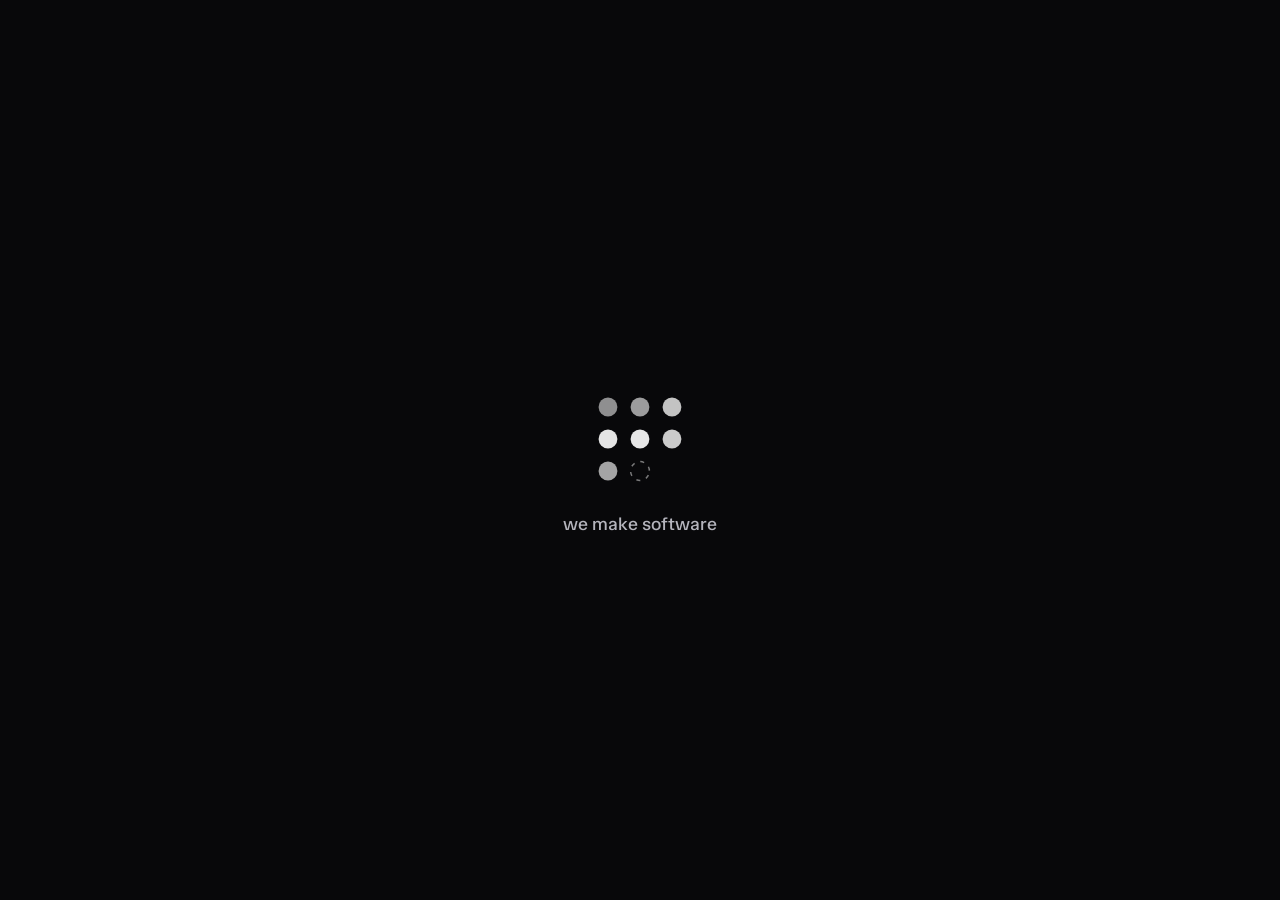
==== commit 1cbddbf4: "feat: framed terminal with glitch-in, ASCII boot banner, and a real reboot - console glitches into e" ====
--- a/index.html
+++ b/index.html
@@ -180,7 +180,8 @@
         const MSG_MAIN = 'we make software';
 
         // ── The crash logs (green terminal, after the chaos peak) ──
-        // A different one plays each time. All of them end with 'ok.'
+        // A different one plays each time. Each ends on a reboot command —
+        // no 'ok.': the boot log takes over, then the grid comes back in.
         const LOGS = [
             [
                 { txt: 'panic: unexpected dot at position 8', pre: 0 },
@@ -191,8 +192,7 @@
                 { txt: '$ make it stop', pre: 520 },
                 { txt: "make: *** no rule to make target 'stop'.", pre: 180 },
                 { txt: '', pre: 120 },
-                { txt: '$ reboot', pre: 640 },
-                { txt: 'ok.', pre: 320 }
+                { txt: '$ reboot', pre: 640 }
             ],
             [
                 { txt: 'segmentation fault (core dumped)', pre: 0 },
@@ -202,19 +202,14 @@
                 { txt: '', pre: 120 },
                 { txt: '$ sudo reboot', pre: 520 },
                 { txt: '[sudo] password for visitor:', pre: 200 },
-                { txt: '········', pre: 380 },
-                { txt: '', pre: 120 },
-                { txt: 'ok.', pre: 420 }
+                { txt: '········', pre: 380 }
             ],
             [
                 { txt: 'error: dot 8 is not responding', pre: 0 },
                 { txt: '', pre: 120 },
                 { txt: 'force quit? [Y/n] y', pre: 520 },
                 { txt: 'unsaved changes will be lost. continue? [Y/n] y', pre: 420 },
-                { txt: 'really? [Y/n] Y', pre: 520 },
-                { txt: '', pre: 120 },
-                { txt: 'rebooting…', pre: 420 },
-                { txt: 'ok.', pre: 320 }
+                { txt: 'really? [Y/n] Y', pre: 520 }
             ],
             [
                 { txt: 'kernel panic: dot overflow at position 8', pre: 0 },
@@ -225,22 +220,51 @@
                 { txt: '$ ls', pre: 460 },
                 { txt: 'reboot.sh', pre: 180 },
                 { txt: '', pre: 120 },
-                { txt: '$ ./reboot.sh', pre: 460 },
-                { txt: 'ok.', pre: 320 }
+                { txt: '$ ./reboot.sh', pre: 460 }
             ]
         ];
         const CHAR_MS = 16;
 
+        // ASCII boot banner — resolves out of static when the console comes up
+        const BANNER = [
+            '███████ ██  ██████ ██   ██ ████████',
+            '██      ██ ██      ██   ██    ██',
+            '█████   ██ ██  ███ ███████    ██',
+            '██      ██ ██   ██ ██   ██    ██',
+            '███████ ██  ██████ ██   ██    ██'
+        ];
+
+        // dmesg-style boot log — the reboot actually happening
+        const BOOT = [
+            '[    0.000000] eight/os v8.0.1',
+            '[    0.000001] counting dots… 8/8 ok',
+            '[    0.000002] grid integrity restored',
+            '[    0.000003] lessons learned: 0',
+            '[    0.000004] boot complete'
+        ];
+
         function buildSched(log) {
+            const lines = [];
             let t = 350;
-            const s = log.map(l => {
+            BANNER.forEach((row, i) => lines.push({ txt: row, start: t + i * 80, mode: 'banner' }));
+            t += BANNER.length * 80 + 120;
+            lines.push({ txt: 'eight/os v8.0.1 — /dev/tty8', start: t, mode: 'dump', dim: true });
+            t += 140;
+            lines.push({ txt: '', start: t, mode: 'dump' });
+            t += 160;
+            log.forEach(l => {
                 t += l.pre;
-                const start = t;
+                lines.push({ txt: l.txt, start: t, mode: 'type' });
                 t += l.txt.length * CHAR_MS;
-                return { txt: l.txt, start: start };
             });
-            s.total = t + 900;   // hold on the blinking cursor before reboot
-            return s;
+            t += 450;
+            lines.push({ txt: '', start: t, mode: 'dump' });
+            BOOT.forEach(b => {
+                t += 130;
+                lines.push({ txt: b, start: t, mode: 'dump', dim: true });
+            });
+            lines.total = t + 800;
+            return lines;
         }
 
         let sched = buildSched(LOGS[0]);
@@ -603,51 +627,99 @@
             updateRain(2 + Math.floor(p * 3), dtMs);
         }
 
-        // ── Green terminal (the crash log) ──
+        // ── Green terminal (framed crash console) ──
         function renderTerminal(tt, staticFull) {
             ctx.fillStyle = '#040604';
             ctx.fillRect(0, 0, W, H);
 
-            const f = Math.max(13, FONT_PX);
+            let f = Math.max(13, FONT_PX);
+            if (W < 480) f = 11;
             setFont(f, 500);
             try { ctx.letterSpacing = '0px'; } catch (e) {}
-            const lh = Math.round(f * 1.75);
+            const lh = Math.round(f * 1.6);
+            const pad = Math.round(f * 1.4);
 
             let maxW = 0;
             for (const L of sched) maxW = Math.max(maxW, ctx.measureText(L.txt).width);
-            const x0 = Math.max(24, CX - maxW / 2);
-            const y0 = Math.max(56, CY - (sched.length * lh) / 2);
+
+            const visRows = Math.min(15, Math.max(8, Math.floor((H - 120) / lh)));
+            const fw = Math.min(W - 24, maxW + pad * 2);
+            const fh = visRows * lh + pad * 2;
+            const fx = Math.max(12, CX - fw / 2);
+            const fy = Math.max(36, CY - fh / 2);
+
+            // how hard the console is still fighting to appear
+            const glitchP = staticFull ? 0 : Math.max(0, 1 - tt / 550);
+
+            // frame + title
+            if (staticFull || tt > 120) {
+                const flicker = (glitchP > 0 && Math.random() < glitchP * 0.5) ? 0.15 : 1;
+                ctx.strokeStyle = 'rgba(59, 255, 113, ' + (0.45 * flicker).toFixed(3) + ')';
+                ctx.lineWidth = 1;
+                ctx.strokeRect(fx, fy, fw, fh);
+
+                const title = ' eight — /dev/tty8 ';
+                const tw = ctx.measureText(title).width;
+                ctx.textAlign = 'left';
+                ctx.textBaseline = 'middle';
+                ctx.fillStyle = '#040604';
+                ctx.fillRect(fx + 14, fy - f * 0.6, tw, f * 1.2);
+                ctx.fillStyle = GREEN;
+                ctx.globalAlpha = 0.75 * flicker;
+                ctx.fillText(title, fx + 14, fy);
+                ctx.globalAlpha = 1;
+            }
+
+            // content — clipped to the frame, scrolls up like a real console
+            const started = staticFull ? sched.slice() : sched.filter(L => tt >= L.start);
+            const scroll = Math.max(0, started.length - visRows) * lh;
+
+            ctx.save();
+            ctx.beginPath();
+            const clipTop = Math.ceil(f * 0.7);   // keep scrolling content clear of the title chip
+            ctx.rect(fx + 1, fy + clipTop, fw - 2, fh - clipTop - 1);
+            ctx.clip();
 
             ctx.textAlign = 'left';
             ctx.textBaseline = 'middle';
             ctx.shadowColor = GREEN;
-            ctx.shadowBlur = 8;
-            ctx.fillStyle = GREEN;
-
-            let cursorX = x0, cursorY = y0, typing = false;
-            sched.forEach((L, i) => {
-                if (!staticFull && tt < L.start) return;
-                const n = staticFull ? L.txt.length
-                    : Math.min(L.txt.length, Math.floor((tt - L.start) / CHAR_MS));
-                const part = L.txt.slice(0, Math.max(0, n));
-                ctx.globalAlpha = L.txt.charAt(0) === '$' ? 1 : 0.88;
-                const y = y0 + i * lh;
-                if (part) ctx.fillText(part, x0, y);
-                cursorX = x0 + ctx.measureText(part).width;
-                cursorY = y;
-                if (!staticFull && n < L.txt.length) typing = true;
+            ctx.shadowBlur = 7;
+
+            const x0 = fx + pad;
+            let cursorX = x0, cursorY = fy + pad + lh / 2, cursorOK = false, typing = false;
+
+            started.forEach((L, i) => {
+                const y = fy + pad + i * lh - scroll + lh / 2;
+                let text = L.txt;
+                if (!staticFull && L.mode === 'type') {
+                    const n = Math.floor((tt - L.start) / CHAR_MS);
+                    text = L.txt.slice(0, Math.max(0, Math.min(L.txt.length, n)));
+                    if (n < L.txt.length) typing = true;
+                } else if (!staticFull && L.mode === 'banner' && tt < L.start + 70) {
+                    // the banner resolves out of static
+                    const SH = '█▓▒░';
+                    text = L.txt.split('').map(c => c === ' ' ? ' ' : SH[Math.floor(rand(4))]).join('');
+                }
+                ctx.fillStyle = GREEN;
+                ctx.globalAlpha = L.dim ? 0.55 : (L.txt.charAt(0) === '$' ? 1 : 0.88);
+                if (text) ctx.fillText(text, x0, y);
+                if (L.mode !== 'banner') {
+                    cursorX = x0 + ctx.measureText(text).width;
+                    cursorY = y;
+                    cursorOK = true;
+                }
             });
             ctx.shadowBlur = 0;
             ctx.globalAlpha = 1;
 
-            // green block cursor: solid while typing, blinking while thinking
-            const on = staticFull || typing || (Math.floor(tt / 400) % 2 === 0);
-            if (on) {
+            // block cursor: solid while typing, blinking while thinking
+            if (cursorOK && (staticFull || typing || Math.floor(tt / 400) % 2 === 0)) {
                 ctx.fillStyle = GREEN;
                 ctx.fillRect(cursorX + f * 0.2, cursorY - f * 0.55, f * 0.55, f * 1.1);
             }
-
-            // CRT dressing: scanlines + vignette + the odd jitter
+            ctx.restore();
+
+            // CRT dressing: scanlines + vignette
             ctx.fillStyle = 'rgba(0, 0, 0, 0.18)';
             for (let y = 0; y < H; y += 3) ctx.fillRect(0, y, W, 1);
 
@@ -657,7 +729,21 @@
             ctx.fillStyle = vg;
             ctx.fillRect(0, 0, W, H);
 
-            if (!staticFull && Math.random() < 0.06) {
+            // glitch-in: green interference while the console claws its way up
+            if (glitchP > 0) {
+                const n = Math.ceil(glitchP * 8);
+                for (let i = 0; i < n; i++) {
+                    const y = rand(H), h = 2 + rand(18);
+                    slice(0, y, W, h, (Math.random() - 0.5) * 90 * glitchP, y);
+                }
+                for (let i = 0; i < n; i++) {
+                    ctx.fillStyle = 'rgba(59, 255, 113, ' + (rand(0.22) * glitchP).toFixed(3) + ')';
+                    ctx.fillRect(0, rand(H), W, 1 + rand(3));
+                }
+                if (Math.random() < glitchP * 0.4) {
+                    slice(0, 0, W, H, 0, (Math.random() - 0.5) * 30 * glitchP);
+                }
+            } else if (!staticFull && Math.random() < 0.06) {
                 const y = rand(H);
                 slice(0, y, W, 2 + rand(6), (Math.random() - 0.5) * 8, y);
             }
